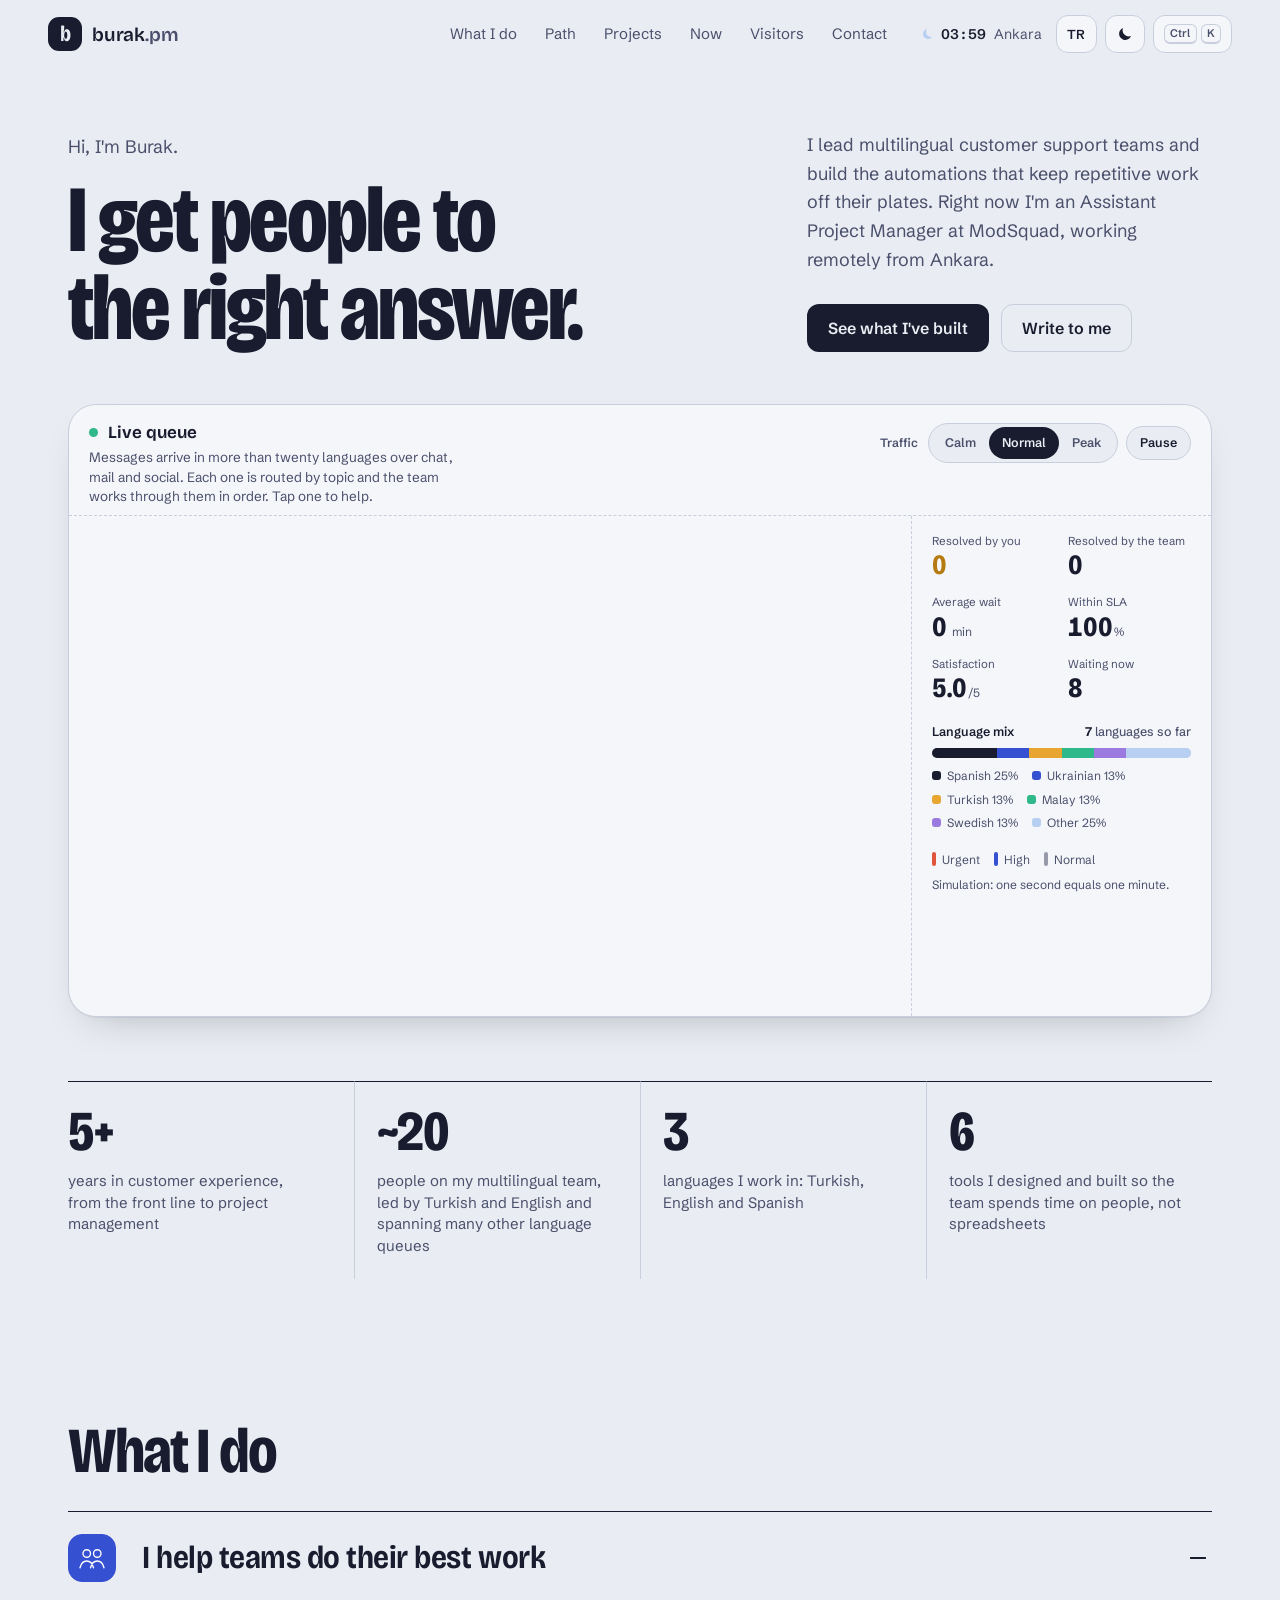
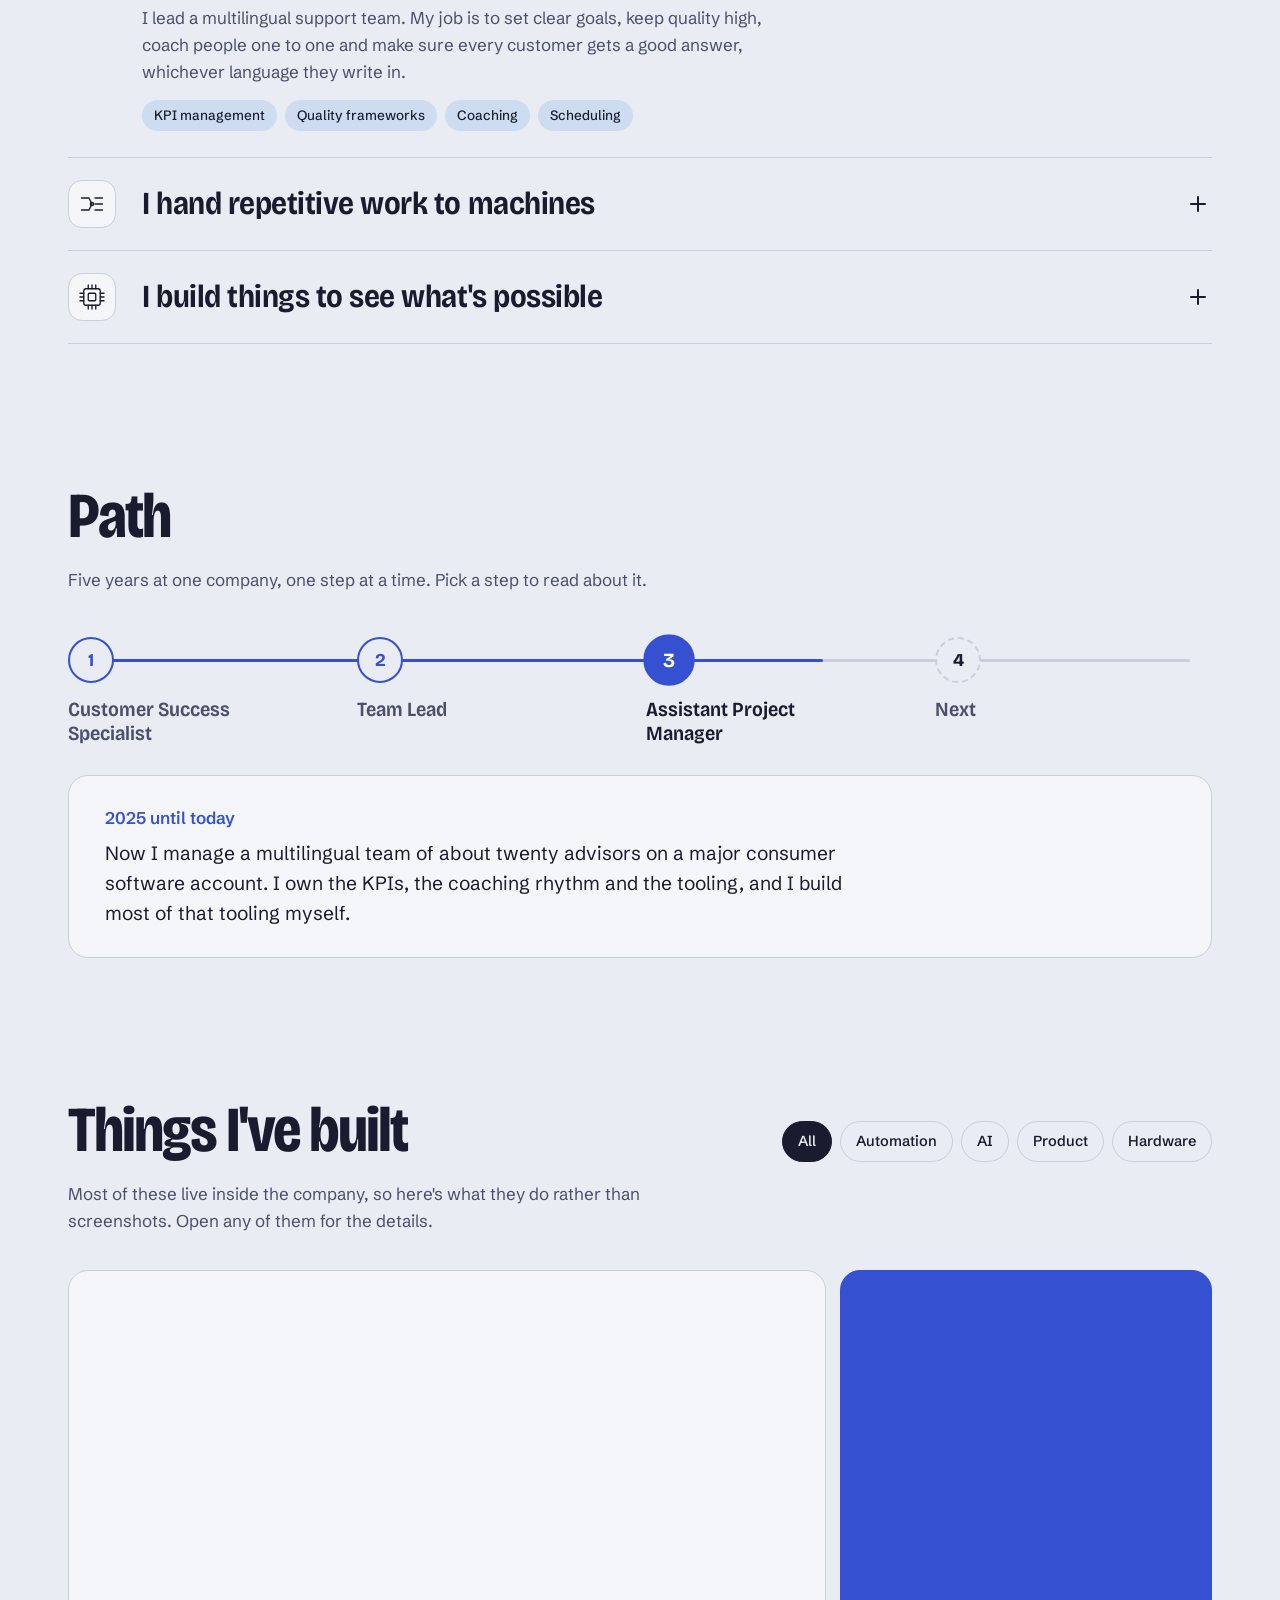
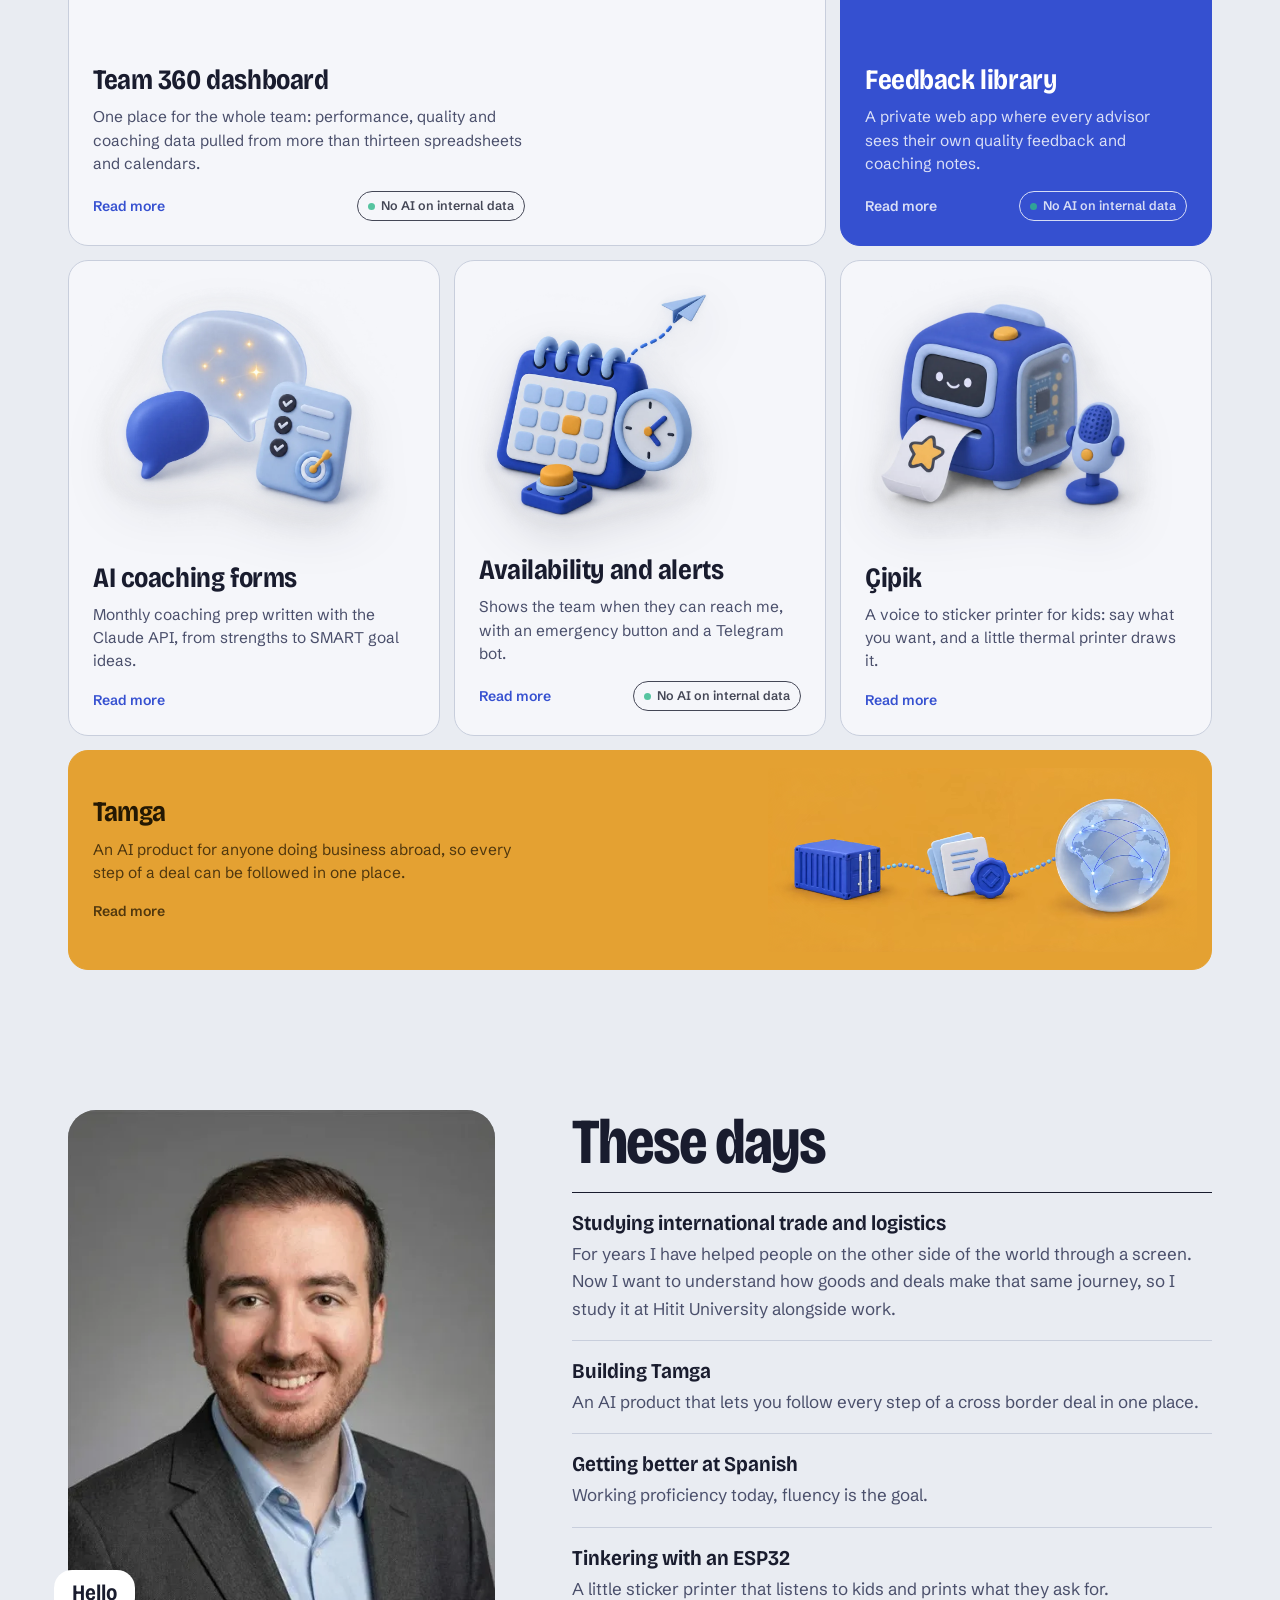
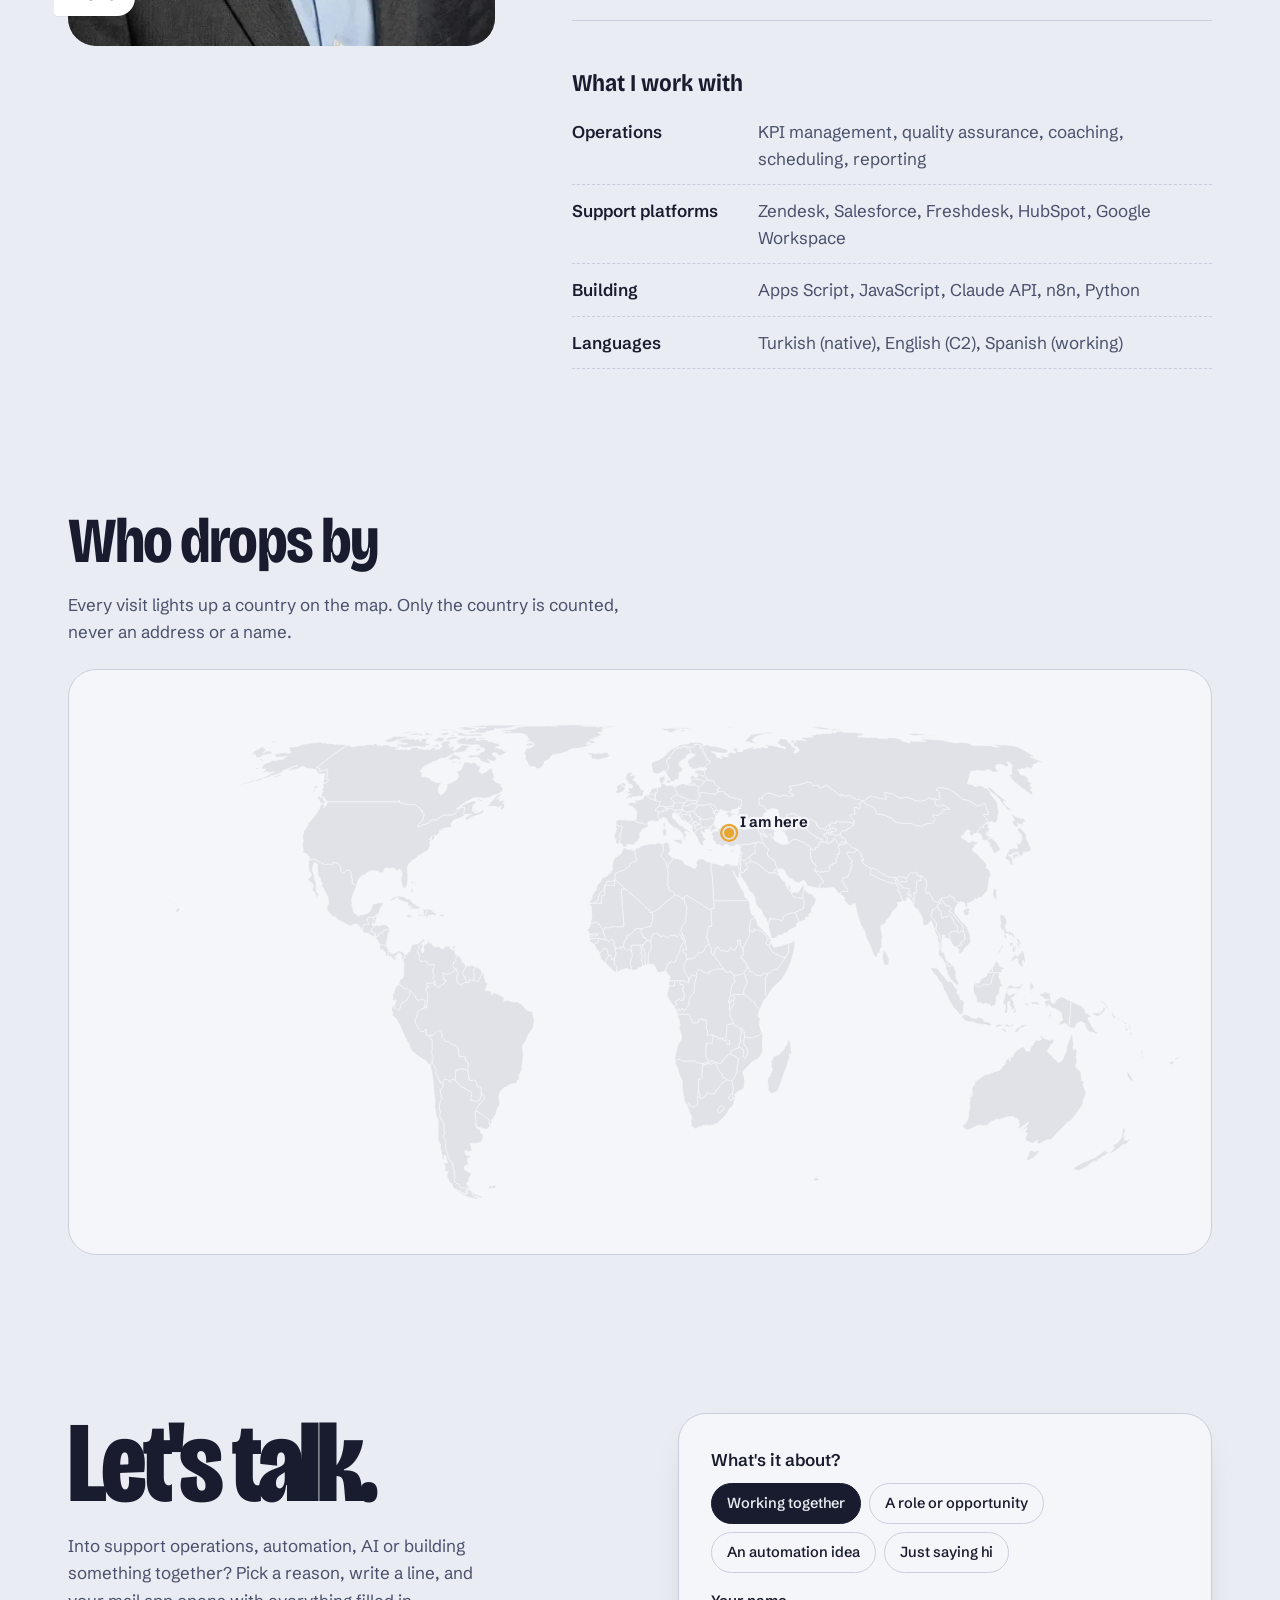
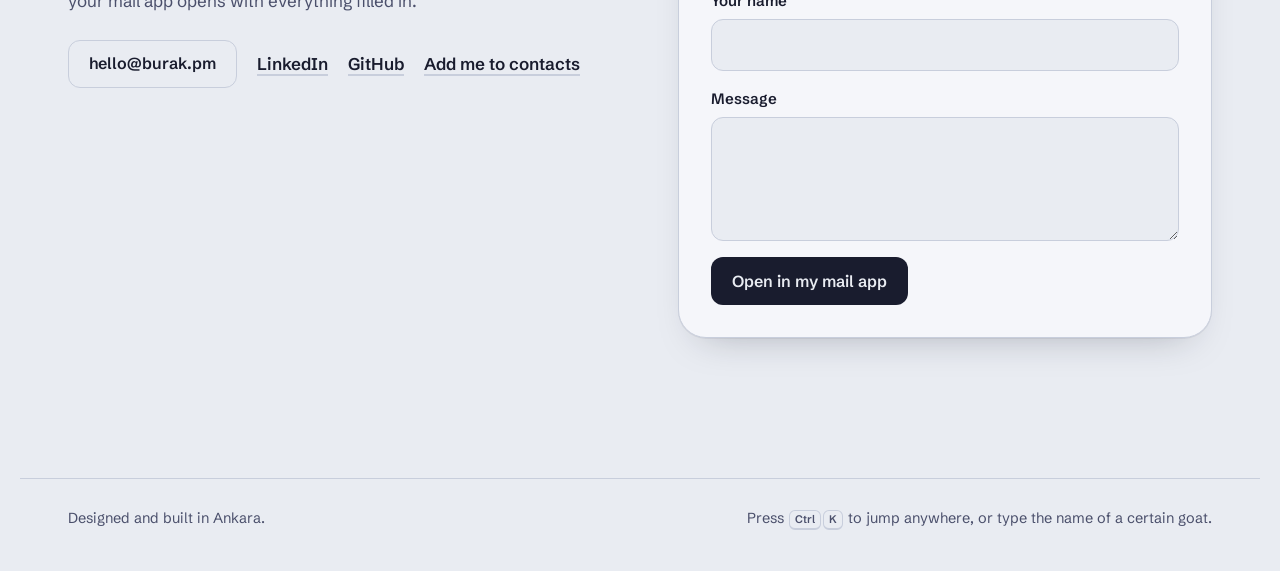
==== index.html @ 1468dd5b "Booking calendar follows site language Co-Authored-By: Claude Opus 5.5 <noreply@anthropic.com> Claud" ====
<!doctype html>
<html lang="en" data-theme="light">
<head>
<meta charset="utf-8">
<meta name="viewport" content="width=device-width, initial-scale=1, viewport-fit=cover">
<title>Burak Cevik | Customer experience operations and automation</title>
<meta name="description" content="Burak Cevik leads multilingual customer support teams and builds automations that take repetitive work off people's plates. Based in Ankara, working remotely.">
<meta name="author" content="Burak Cevik">
<link rel="canonical" href="https://burak.pm/">
<link rel="alternate" hreflang="en" href="https://burak.pm/">
<link rel="alternate" hreflang="tr" href="https://burak.pm/?lang=tr">
<meta name="theme-color" content="#E9ECF2" media="(prefers-color-scheme: light)">
<meta name="theme-color" content="#10131F" media="(prefers-color-scheme: dark)">
<meta property="og:type" content="website">
<meta property="og:url" content="https://burak.pm/">
<meta property="og:title" content="Burak Cevik">
<meta property="og:description" content="I get people to the right answer. Multilingual support operations, team leadership and automation.">
<meta property="og:image" content="https://burak.pm/assets/og.png">
<meta property="og:image:width" content="1200">
<meta property="og:image:height" content="630">
<meta name="twitter:card" content="summary_large_image">
<link rel="icon" href="/assets/favicon.svg" type="image/svg+xml">
<link rel="apple-touch-icon" href="/assets/apple-touch-icon.png">
<link rel="manifest" href="/site.webmanifest">
<link rel="preload" href="/assets/fonts/bricolage-grotesque-latin-standard-normal.woff2" as="font" type="font/woff2" crossorigin>
<link rel="preload" href="/assets/fonts/schibsted-grotesk-latin-wght-normal.woff2" as="font" type="font/woff2" crossorigin>
<link rel="stylesheet" href="/styles.css?v=20261008f">
<script src="/boot.js?v=20261008f"></script>
<script type="application/ld+json">
{"@context":"https://schema.org","@type":"Person","name":"Burak Cevik","url":"https://burak.pm","email":"mailto:hello@burak.pm","image":"https://burak.pm/assets/burak.jpg","jobTitle":"Assistant Project Manager","worksFor":{"@type":"Organization","name":"ModSquad","url":"https://modsquad.com"},"address":{"@type":"PostalAddress","addressLocality":"Ankara","addressCountry":"TR"},"knowsLanguage":["tr","en","es"],"sameAs":["https://linkedin.com/in/bcvk","https://github.com/bcvk"]}
</script>
</head>
<body>
<a class="skip" href="#main" data-i18n="skip">Skip to content</a>
<div class="progress" aria-hidden="true"><span></span></div>

<header class="topbar">
  <a class="brand" href="#top" aria-label="burak.pm home">
    <span class="brand__mark" aria-hidden="true">b</span><span class="brand__name">burak<b>.pm</b></span>
  </a>
  <nav class="nav" aria-label="Sections">
    <a href="#work" data-i18n="nav.work">What I do</a>
    <a href="#path" data-i18n="nav.path">Path</a>
    <a href="#projects" data-i18n="nav.projects">Projects</a>
    <a href="#now" data-i18n="nav.now">Now</a>
    <a href="#visits" data-i18n="nav.visits">Visitors</a>
    <a href="#contact" data-i18n="nav.contact">Contact</a>
  </nav>
  <div class="tools">
    <span class="clock" title="Ankara"><span class="clock__icon" aria-hidden="true"></span><span class="clock__time" data-clock>--:--</span><span class="clock__city">Ankara</span></span>
    <span class="wx" data-wx hidden><span class="wx__icon" data-wx-icon aria-hidden="true"></span><span data-wx-temp></span></span>
    <button class="tool" type="button" data-action="lang" aria-label="Switch language"><span data-lang-label>TR</span></button>
    <button class="tool" type="button" data-action="theme" aria-label="Switch theme">
      <svg class="i-sun" viewBox="0 0 24 24" aria-hidden="true"><circle cx="12" cy="12" r="4.2"/><path d="M12 2.5v2.4M12 19.1v2.4M2.5 12h2.4M19.1 12h2.4M5.3 5.3l1.7 1.7M17 17l1.7 1.7M5.3 18.7 7 17M17 7l1.7-1.7"/></svg>
      <svg class="i-moon" viewBox="0 0 24 24" aria-hidden="true"><path d="M20 14.6A8.2 8.2 0 0 1 9.4 4a8.2 8.2 0 1 0 10.6 10.6Z"/></svg>
    </button>
    <button class="tool tool--k" type="button" data-action="palette" aria-label="Open menu"><kbd data-modkey>Ctrl</kbd><kbd>K</kbd><svg class="i-menu" viewBox="0 0 24 24" aria-hidden="true"><path d="M4 7h16M4 12h16M4 17h10"/></svg></button>
  </div>
</header>

<main id="main">
  <section class="hero" id="top">
    <div class="hero__text">
      <div class="hero__head">
      <p class="hero__hello" data-i18n="hero.hello">Hi, I'm Burak.</p>
      <h1 class="hero__title" data-i18n="hero.title" data-split>I get people to the right answer.</h1>
      </div>
      <div class="hero__side">
      <p class="hero__lede" data-i18n="hero.lede">I lead multilingual customer support teams and build the automations that keep repetitive work off their plates. Right now I'm an Assistant Project Manager at ModSquad, working remotely from Ankara.</p>
      <div class="hero__actions">
        <a class="btn btn--solid" href="#projects" data-i18n="hero.cta1">See what I've built</a>
        <a class="btn btn--ghost" href="#contact" data-i18n="hero.cta2">Write to me</a>
      </div>
      </div>
    </div>

    <figure class="board" aria-labelledby="board-title">
      <div class="board__head">
        <div class="board__intro">
          <p class="board__title" id="board-title"><span class="live" aria-hidden="true"></span><span data-i18n="board.title">Live queue</span></p>
          <p class="board__hint" data-i18n="board.hint">Messages arrive in more than twenty languages over chat, mail and social. Each one is routed by topic and the team works through them in order. Tap one to help.</p>
        </div>
        <div class="board__controls">
          <span class="seg__label" data-i18n="traffic.label">Traffic</span>
          <div class="seg" role="group" aria-label="Traffic">
            <button type="button" data-traffic="calm" aria-pressed="false" data-i18n="traffic.calm">Calm</button>
            <button type="button" data-traffic="normal" aria-pressed="true" data-i18n="traffic.normal">Normal</button>
            <button type="button" data-traffic="busy" aria-pressed="false" data-i18n="traffic.busy">Peak</button>
          </div>
          <button class="board__pause" type="button" data-action="queue-pause" aria-pressed="false"><span data-i18n="board.pause">Pause</span></button>
        </div>
      </div>
      <div class="board__main">
      <div class="board__stage">
        <canvas class="board__canvas" aria-hidden="true"></canvas>
        <div class="tip" data-tip hidden></div>
      </div>
      <div class="board__side">
        <dl class="kpis">
          <div><dt data-i18n="kpi.you">Resolved by you</dt><dd><b data-stat="you" class="kpi--you">0</b></dd></div>
          <div><dt data-i18n="kpi.team">Resolved by the team</dt><dd><b data-stat="team">0</b></dd></div>
          <div><dt data-i18n="kpi.frt">Average wait</dt><dd><b data-stat="frt">0</b> <small data-i18n="unit.min">min</small></dd></div>
          <div><dt data-i18n="kpi.sla">Within SLA</dt><dd><b data-stat="sla">100</b><small>%</small></dd></div>
          <div><dt data-i18n="kpi.csat">Satisfaction</dt><dd><b data-stat="csat">5.0</b><small>/5</small></dd></div>
          <div><dt data-i18n="kpi.waiting">Waiting now</dt><dd><b data-stat="waiting">0</b></dd></div>
        </dl>
        <div class="mix">
          <p class="mix__label"><span data-i18n="mix.title">Language mix</span> <span class="mix__count"><b data-stat="langs">0</b> <span data-i18n="mix.langs">languages so far</span></span></p>
          <div class="mix__bar" data-mix aria-hidden="true"></div>
          <ul class="mix__legend" data-mix-legend></ul>
        </div>
        <p class="board__note"><span class="legend"><i class="pr pr--1"></i><span data-i18n="legend.p1">Urgent</span></span><span class="legend"><i class="pr pr--2"></i><span data-i18n="legend.p2">High</span></span><span class="legend"><i class="pr pr--3"></i><span data-i18n="legend.p3">Normal</span></span><span class="board__scale" data-i18n="board.scale">Simulation: one second equals one minute.</span></p>
      </div>
      </div>
    </figure>
  </section>

  <section class="facts" aria-label="At a glance">
    <div class="fact"><b data-count="5" data-suffix="+">0</b><span data-i18n="fact.years">years in customer experience, from the front line to project management</span></div>
    <div class="fact"><b data-count="20" data-prefix="~">0</b><span data-i18n="fact.team">people on my multilingual team, led by Turkish and English and spanning many other language queues</span></div>
    <div class="fact"><b data-count="3">0</b><span data-i18n="fact.langs">languages I work in: Turkish, English and Spanish</span></div>
    <div class="fact"><b data-count="6">0</b><span data-i18n="fact.tools">tools I designed and built so the team spends time on people, not spreadsheets</span></div>
  </section>

  <section class="section work" id="work" aria-labelledby="work-title">
    <h2 class="section__title" id="work-title" data-i18n="work.title">What I do</h2>
    <div class="work__list" role="list">
      <article class="lane" role="listitem">
        <button class="lane__head" type="button" aria-expanded="true">
          <span class="lane__glyph" aria-hidden="true"><svg viewBox="0 0 40 40"><circle cx="13" cy="14" r="5"/><circle cx="27" cy="14" r="5"/><path d="M4 33c1.5-6 5-9 9-9s7.5 3 9 9M18 33c1.5-6 5-9 9-9s7.5 3 9 9"/></svg></span>
          <span class="lane__title" data-i18n="work.a.title">I help teams do their best work</span>
          <span class="lane__toggle" aria-hidden="true"></span>
        </button>
        <div class="lane__body"><div class="lane__inner">
          <p data-i18n="work.a.body">I lead a multilingual support team. My job is to set clear goals, keep quality high, coach people one to one and make sure every customer gets a good answer, whichever language they write in.</p>
          <ul class="tags"><li data-i18n="tag.kpi">KPI management</li><li data-i18n="tag.qa">Quality frameworks</li><li data-i18n="tag.coaching">Coaching</li><li data-i18n="tag.wfm">Scheduling</li></ul>
        </div></div>
      </article>
      <article class="lane" role="listitem">
        <button class="lane__head" type="button" aria-expanded="false">
          <span class="lane__glyph" aria-hidden="true"><svg viewBox="0 0 40 40"><path d="M6 12h10l4 8-4 8H6M24 12h10M24 20h10M24 28h10"/><circle cx="20" cy="20" r="2.2"/></svg></span>
          <span class="lane__title" data-i18n="work.b.title">I hand repetitive work to machines</span>
          <span class="lane__toggle" aria-hidden="true"></span>
        </button>
        <div class="lane__body"><div class="lane__inner">
          <p data-i18n="work.b.body">If a task repeats every week, I try to automate it. I build dashboards, feedback platforms and AI assisted coaching flows with Google Apps Script and the Claude API, so the team gets answers faster and I get time back for people. One rule I never bend: internal and customer data stays out of AI tools. The systems that touch it run on plain logic inside the company workspace.</p>
          <ul class="tags"><li>Apps Script</li><li>Claude API</li><li>Google Workspace</li><li>n8n</li></ul>
        </div></div>
      </article>
      <article class="lane" role="listitem">
        <button class="lane__head" type="button" aria-expanded="false">
          <span class="lane__glyph" aria-hidden="true"><svg viewBox="0 0 40 40"><rect x="9" y="9" width="22" height="22" rx="3"/><path d="M15 9V4M20 9V4M25 9V4M15 36v-5M20 36v-5M25 36v-5M9 15H4M9 20H4M9 25H4M36 15h-5M36 20h-5M36 25h-5"/><rect x="15" y="15" width="10" height="10" rx="1.5"/></svg></span>
          <span class="lane__title" data-i18n="work.c.title">I build things to see what's possible</span>
          <span class="lane__toggle" aria-hidden="true"></span>
        </button>
        <div class="lane__body"><div class="lane__inner">
          <p data-i18n="work.c.body">Outside work I prototype hardware with ESP32 boards and I'm building Tamga, an AI product for people who do business across borders.</p>
          <ul class="tags"><li data-i18n="tag.hw">Hardware</li><li data-i18n="tag.product">Product</li><li data-i18n="tag.trade">Trade and logistics</li></ul>
        </div></div>
      </article>
    </div>
  </section>

  <section class="section path" id="path" aria-labelledby="path-title">
    <h2 class="section__title" id="path-title" data-i18n="path.title">Path</h2>
    <p class="section__lede" data-i18n="path.lede">Five years at one company, one step at a time. Pick a step to read about it.</p>
    <div class="path__track" role="tablist" aria-label="Career steps">
      <button class="step" role="tab" type="button" aria-selected="false" data-step="0"><span class="step__n">1</span><span class="step__role" data-i18n="path.s1.role">Customer Success Specialist</span></button>
      <button class="step" role="tab" type="button" aria-selected="false" data-step="1"><span class="step__n">2</span><span class="step__role" data-i18n="path.s2.role">Team Lead</span></button>
      <button class="step" role="tab" type="button" aria-selected="true" data-step="2"><span class="step__n">3</span><span class="step__role" data-i18n="path.s3.role">Assistant Project Manager</span></button>
      <button class="step step--next" role="tab" type="button" aria-selected="false" data-step="3"><span class="step__n">4</span><span class="step__role" data-i18n="path.s4.role">Next</span></button>
      <span class="path__rail" aria-hidden="true"><span></span></span>
    </div>
    <div class="path__panel" role="tabpanel" aria-live="polite">
      <p class="path__when" data-path-when></p>
      <p class="path__text" data-path-text></p>
    </div>
  </section>

  <section class="section projects" id="projects" aria-labelledby="projects-title">
    <div class="projects__head">
      <h2 class="section__title" id="projects-title" data-i18n="projects.title">Things I've built</h2>
      <div class="filters" role="group" aria-label="Filter projects">
        <button type="button" class="chip" aria-pressed="true" data-filter="all" data-i18n="filter.all">All</button>
        <button type="button" class="chip" aria-pressed="false" data-filter="auto" data-i18n="filter.auto">Automation</button>
        <button type="button" class="chip" aria-pressed="false" data-filter="ai" data-i18n="filter.ai">AI</button>
        <button type="button" class="chip" aria-pressed="false" data-filter="product" data-i18n="filter.product">Product</button>
        <button type="button" class="chip" aria-pressed="false" data-filter="hw" data-i18n="filter.hw">Hardware</button>
      </div>
    </div>
    <p class="section__lede" data-i18n="projects.lede">Most of these live inside the company, so here's what they do rather than screenshots. Open any of them for the details.</p>
    <div class="bento" data-projects></div>
  </section>

  <section class="section now" id="now" aria-labelledby="now-title">
    <div class="now__portrait">
      <div class="now__photo">
      <picture>
        <source srcset="/assets/burak.webp" type="image/webp">
        <img src="/assets/burak.jpg" width="491" height="617" alt="Portrait of Burak Cevik" loading="lazy" decoding="async">
      </picture>
      <p class="hola" aria-live="off"><span data-greet>Merhaba</span></p>
      </div>
      <a class="np" data-np href="https://open.spotify.com/" target="_blank" rel="noopener" hidden>
        <span class="np__art"><img data-np-art alt="" width="64" height="64" decoding="async"></span>
        <span class="np__body">
          <span class="np__status"><span class="eq" aria-hidden="true"><i></i><i></i><i></i><i></i></span><span data-np-status></span></span>
          <span class="np__title" data-np-title></span>
          <span class="np__artist" data-np-artist></span>
          <span class="np__progress"><span class="np__bar"><i data-np-bar></i></span><span class="np__time" data-np-time></span></span>
        </span>
      </a>
    </div>
    <div class="now__text">
      <h2 class="section__title" id="now-title" data-i18n="now.title">These days</h2>
      <ul class="now__list">
        <li><b data-i18n="now.1.t">Studying international trade and logistics</b><span data-i18n="now.1.d">For years I have helped people on the other side of the world through a screen. Now I want to understand how goods and deals make that same journey, so I study it at Hitit University alongside work.</span></li>
        <li><b data-i18n="now.2.t">Building Tamga</b><span data-i18n="now.2.d">An AI product that lets you follow every step of a cross border deal in one place.</span></li>
        <li><b data-i18n="now.3.t">Getting better at Spanish</b><span data-i18n="now.3.d">Working proficiency today, fluency is the goal.</span></li>
        <li><b data-i18n="now.4.t">Tinkering with an ESP32</b><span data-i18n="now.4.d">A little sticker printer that listens to kids and prints what they ask for.</span></li>
      </ul>
      <div class="toolbox">
        <h3 data-i18n="tools.title">What I work with</h3>
        <dl>
          <div><dt data-i18n="tools.ops">Operations</dt><dd data-i18n="tools.ops.d">KPI management, quality assurance, coaching, scheduling, reporting</dd></div>
          <div><dt data-i18n="tools.cx">Support platforms</dt><dd>Zendesk, Salesforce, Freshdesk, HubSpot, Google Workspace</dd></div>
          <div><dt data-i18n="tools.build">Building</dt><dd>Apps Script, JavaScript, Claude API, n8n, Python</dd></div>
          <div><dt data-i18n="tools.lang">Languages</dt><dd data-i18n="tools.lang.d">Turkish (native), English (C2), Spanish (working)</dd></div>
        </dl>
      </div>
    </div>
  </section>

  <section class="section visits" id="visits" aria-labelledby="visits-title">
    <div class="visits__head">
      <div>
        <h2 class="section__title" id="visits-title" data-i18n="visits.title">Who drops by</h2>
        <p class="section__lede" data-i18n="visits.lede">Every visit lights up a country on the map. Only the country is counted, never an address or a name.</p>
      </div>
      <div class="visits__stats" data-visit-stats hidden>
        <p class="visits__total"><b data-visit-total>0</b> <span data-i18n="visits.total">visits from</span> <b data-visit-countries>0</b> <span data-i18n="visits.countries">countries</span></p>
        <p class="visits__you" data-visit-you hidden></p>
      </div>
    </div>
    <div class="map">
      <div class="map__svg" data-map aria-hidden="true"></div>
      <div class="map__tip" data-map-tip hidden></div>
      <div class="map__scale" data-visit-scale hidden><span data-i18n="visits.fewer">fewer</span><i></i><span data-i18n="visits.more">more</span></div>
    </div>
    <ol class="visits__top" data-visit-top></ol>
  </section>

  <section class="section contact" id="contact" aria-labelledby="contact-title">
    <div class="contact__intro">
      <h2 class="contact__title" id="contact-title" data-i18n="contact.title">Let's talk.</h2>
      <p data-i18n="contact.lede">Into support operations, automation, AI or building something together? Pick a reason, write a line, and your mail app opens with everything filled in.</p>
      <div class="contact__direct">
        <a class="btn btn--solid" data-booking href="#" target="_blank" rel="noopener" hidden><svg class="ico" viewBox="0 0 24 24" aria-hidden="true"><rect x="3.5" y="5" width="17" height="15" rx="3"/><path d="M3.5 10h17M8 3v4M16 3v4"/></svg><span data-i18n="contact.book">Book a call</span></a>
        <button class="btn btn--ghost" type="button" data-action="copy-email"><span>hello@burak.pm</span><span class="sr" data-i18n="contact.copy">Copy address</span></button>
        <a class="link" href="https://linkedin.com/in/bcvk" rel="me noopener" target="_blank">LinkedIn</a>
        <a class="link" href="https://github.com/bcvk" rel="me noopener" target="_blank">GitHub</a>
        <button class="link" type="button" data-action="vcard" data-i18n="contact.vcard">Add me to contacts</button>
      </div>
    </div>
    <form class="composer" data-composer novalidate>
      <fieldset class="composer__reasons">
        <legend data-i18n="contact.reason">What's it about?</legend>
        <label class="chip"><input type="radio" name="reason" value="collab" checked><span data-i18n="reason.collab">Working together</span></label>
        <label class="chip"><input type="radio" name="reason" value="role"><span data-i18n="reason.role">A role or opportunity</span></label>
        <label class="chip"><input type="radio" name="reason" value="automation"><span data-i18n="reason.automation">An automation idea</span></label>
        <label class="chip"><input type="radio" name="reason" value="hello"><span data-i18n="reason.hello">Just saying hi</span></label>
      </fieldset>
      <div class="composer__row">
        <label class="field"><span data-i18n="contact.name">Your name</span><input name="name" autocomplete="name" maxlength="120" required></label>
        <label class="field" data-api-only hidden><span data-i18n="contact.email">Your email</span><input name="email" type="email" autocomplete="email" maxlength="254" inputmode="email"></label>
      </div>
      <label class="field"><span data-i18n="contact.msg">Message</span><textarea name="msg" rows="4" maxlength="4000" required></textarea></label>
      <label class="hp" aria-hidden="true">Website<input name="website" tabindex="-1" autocomplete="off"></label>
      <div class="composer__captcha" data-turnstile hidden></div>
      <p class="composer__error" data-composer-error hidden></p>
      <button class="btn btn--solid" type="submit" data-composer-send><span data-i18n="contact.send">Open in my mail app</span></button>
    </form>
    <div class="composer composer--done" data-composer-done hidden tabindex="-1">
      <p class="composer__done-mark" aria-hidden="true"><svg viewBox="0 0 24 24"><path d="M5 12.5l4.5 4.5L19 7.5"/></svg></p>
      <h3 data-i18n="contact.done">Message received.</h3>
      <p data-i18n="contact.doneText">It landed straight in my queue. I usually reply within a day or two.</p>
      <button class="btn btn--ghost" type="button" data-composer-again data-i18n="contact.again">Write another</button>
    </div>
  </section>
</main>

<footer class="footer">
  <p data-i18n="footer.made">Designed and built in Ankara.</p>
  <p class="footer__keys"><span data-i18n="footer.keys">Press</span> <kbd data-modkey>Ctrl</kbd><kbd>K</kbd> <span data-i18n="footer.keys2">to jump anywhere, or type the name of a certain goat.</span></p>
</footer>

<dialog class="sheet book" data-book aria-labelledby="book-title">
  <div class="book__head">
    <div>
      <h3 id="book-title" data-i18n="book.title">Book a call</h3>
      <p class="sheet__lede" data-i18n="book.lede">A 30 minute intro call over Google Meet. Pick a time that suits you.</p>
    </div>
    <a class="link book__out" data-book-out href="#" target="_blank" rel="noopener" data-i18n="book.out">Open in a new tab</a>
    <button class="sheet__close" type="button" data-close aria-label="Close"><svg viewBox="0 0 24 24" aria-hidden="true"><path d="M6 6l12 12M18 6 6 18"/></svg></button>
  </div>
  <div class="book__frame"><span class="book__spin" aria-hidden="true"></span><iframe data-book-frame title="Booking calendar" loading="lazy"></iframe></div>
</dialog>

<dialog class="sheet" data-project-sheet aria-labelledby="sheet-title">
  <div class="sheet__inner">
    <button class="sheet__close" type="button" data-close aria-label="Close"><svg viewBox="0 0 24 24" aria-hidden="true"><path d="M6 6l12 12M18 6 6 18"/></svg></button>
    <div class="sheet__glyph" data-sheet-glyph aria-hidden="true"></div>
    <h3 id="sheet-title" data-sheet-title></h3>
    <p class="sheet__lede" data-sheet-lede></p>
    <ul class="sheet__points" data-sheet-points></ul>
    <ul class="tags" data-sheet-tags></ul>
    <a class="btn btn--solid" data-sheet-link hidden target="_blank" rel="noopener"></a>
  </div>
</dialog>

<dialog class="palette" data-palette aria-label="Command menu">
  <div class="palette__inner">
    <input class="palette__input" type="text" data-palette-input autocomplete="off" spellcheck="false" aria-label="Search commands">
    <ul class="palette__list" role="listbox" data-palette-list></ul>
    <p class="palette__foot"><kbd>↑</kbd><kbd>↓</kbd> <span data-i18n="palette.move">to move</span> <kbd>Enter</kbd> <span data-i18n="palette.pick">to choose</span> <kbd>Esc</kbd> <span data-i18n="palette.close">to close</span></p>
  </div>
</dialog>

<div class="toast" role="status" aria-live="polite" data-toast></div>
<div class="biko" data-biko aria-hidden="true"><img src="/assets/biko.svg" alt="" width="72" height="72"><span class="biko__say" data-biko-say></span></div>

<script src="/app.js?v=20261008f" defer></script>
</body>
</html>
---- styles.css ----
/* burak.pm
   Palette taken from the portrait: slate studio backdrop, shirt blue, charcoal suit,
   plus one warm saffron that only ever means "resolved" or "done". */

@font-face {
  font-family: "Bricolage";
  font-style: normal; font-display: swap;
  font-weight: 200 800; font-stretch: 75% 100%;
  src: url(/assets/fonts/bricolage-grotesque-latin-standard-normal.woff2) format("woff2-variations");
  unicode-range: U+0000-00FF,U+0131,U+0152-0153,U+02BB-02BC,U+02C6,U+02DA,U+02DC,U+0304,U+0308,U+0329,U+2000-206F,U+20AC,U+2122,U+2191,U+2193,U+2212,U+2215,U+FEFF,U+FFFD;
}
@font-face {
  font-family: "Bricolage";
  font-style: normal; font-display: swap;
  font-weight: 200 800; font-stretch: 75% 100%;
  src: url(/assets/fonts/bricolage-grotesque-latin-ext-standard-normal.woff2) format("woff2-variations");
  unicode-range: U+0100-02BA,U+02BD-02C5,U+02C7-02CC,U+02CE-02D7,U+02DD-02FF,U+0304,U+0308,U+0329,U+1D00-1DBF,U+1E00-1E9F,U+1EF2-1EFF,U+2020,U+20A0-20AB,U+20AD-20C0,U+2113,U+2C60-2C7F,U+A720-A7FF;
}
@font-face {
  font-family: "Schibsted";
  font-style: normal; font-display: swap; font-weight: 400 900;
  src: url(/assets/fonts/schibsted-grotesk-latin-wght-normal.woff2) format("woff2-variations");
  unicode-range: U+0000-00FF,U+0131,U+0152-0153,U+02BB-02BC,U+02C6,U+02DA,U+02DC,U+0304,U+0308,U+0329,U+2000-206F,U+20AC,U+2122,U+2191,U+2193,U+2212,U+2215,U+FEFF,U+FFFD;
}
@font-face {
  font-family: "Schibsted";
  font-style: normal; font-display: swap; font-weight: 400 900;
  src: url(/assets/fonts/schibsted-grotesk-latin-ext-wght-normal.woff2) format("woff2-variations");
  unicode-range: U+0100-02BA,U+02BD-02C5,U+02C7-02CC,U+02CE-02D7,U+02DD-02FF,U+0304,U+0308,U+0329,U+1D00-1DBF,U+1E00-1E9F,U+1EF2-1EFF,U+2020,U+20A0-20AB,U+20AD-20C0,U+2113,U+2C60-2C7F,U+A720-A7FF;
}

:root {
  --paper: #E9ECF2;
  --paper-2: #F5F6FA;
  --ink: #191C2E;
  --ink-2: #4A4F6B;
  --line: #C8CEDC;
  --blue: #3550D0;
  --blue-ink: #FFFFFF;
  --sky: #B7CFF0;
  --saffron: #E8A631;
  --saffron-ink: #2A1D05;
  --bubble: #FFFFFF;
  --shadow: 0 1px 0 rgba(25, 28, 46, .06), 0 18px 40px -24px rgba(25, 28, 46, .35);

  --display: "Bricolage", "Arial Narrow", system-ui, sans-serif;
  --text: "Schibsted", system-ui, -apple-system, "Segoe UI", sans-serif;

  --r-board: 28px;
  --r-card: 20px;
  --r-btn: 12px;

  --gutter: clamp(16px, 4vw, 48px);
  --max: 1240px;
  --ease: cubic-bezier(.2, .8, .2, 1);
  color-scheme: light;
}
:root[data-theme="dark"] {
  --paper: #10131F;
  --paper-2: #181C2D;
  --ink: #E8EBF4;
  --ink-2: #A3A9C4;
  --line: #2C3249;
  --blue: #8EA2FF;
  --blue-ink: #10131F;
  --sky: #2B3B66;
  --saffron: #F2BC55;
  --saffron-ink: #241803;
  --bubble: #20253A;
  --shadow: 0 1px 0 rgba(0, 0, 0, .3), 0 24px 48px -28px rgba(0, 0, 0, .8);
  color-scheme: dark;
}

*, *::before, *::after { box-sizing: border-box; }
html { scroll-behavior: smooth; scroll-padding-top: 88px; -webkit-text-size-adjust: 100%; }
body {
  margin: 0;
  background: var(--paper);
  color: var(--ink);
  font: 400 1.0625rem/1.6 var(--text);
  font-feature-settings: "ss01";
  -webkit-font-smoothing: antialiased;
  overflow-x: hidden;
  transition: background-color .4s var(--ease), color .4s var(--ease);
}
img { display: block; max-width: 100%; height: auto; }
button { font: inherit; color: inherit; cursor: pointer; }
a { color: inherit; }
:focus-visible { outline: 3px solid var(--blue); outline-offset: 3px; border-radius: 6px; }
::selection { background: var(--saffron); color: var(--saffron-ink); }
[hidden] { display: none !important; }
.sr { position: absolute; width: 1px; height: 1px; overflow: hidden; clip: rect(0 0 0 0); white-space: nowrap; }

.skip {
  position: fixed; left: 16px; top: -60px; z-index: 100;
  background: var(--ink); color: var(--paper); padding: 10px 14px; border-radius: 10px; text-decoration: none;
}
.skip:focus { top: 12px; }

.progress { position: fixed; inset: 0 0 auto 0; height: 3px; z-index: 60; pointer-events: none; }
.progress span { display: block; height: 100%; background: var(--blue); transform-origin: 0 50%; transform: scaleX(0); }

/* ---------- top bar ---------- */
.topbar {
  position: sticky; top: 0; z-index: 50;
  display: flex; align-items: center; gap: 24px;
  padding: 14px var(--gutter);
  transition: background-color .3s, box-shadow .3s;
}
.topbar.is-stuck {
  background: color-mix(in srgb, var(--paper) 82%, transparent);
  backdrop-filter: saturate(1.4) blur(14px);
  -webkit-backdrop-filter: saturate(1.4) blur(14px);
  box-shadow: 0 1px 0 var(--line);
}
.brand { display: inline-flex; align-items: center; gap: 10px; text-decoration: none; }
.brand__mark {
  display: grid; place-items: center; width: 34px; height: 34px; border-radius: 11px;
  background: var(--ink); color: var(--paper);
  font: 700 22px/1 var(--display); font-stretch: 80%;
  transition: transform .5s var(--ease), background-color .3s;
}
.brand:hover .brand__mark { transform: rotate(-12deg) scale(1.06); background: var(--blue); color: var(--blue-ink); }
.brand__name { font: 600 19px/1 var(--display); letter-spacing: -.01em; }
.brand__name b { font-weight: 600; color: var(--ink-2); }

.nav { display: flex; gap: 4px; margin-left: auto; }
.nav a {
  position: relative; padding: 8px 12px; border-radius: 10px;
  text-decoration: none; font-size: 15px; color: var(--ink-2);
  transition: color .2s, background-color .2s;
}
.nav a:hover { color: var(--ink); background: color-mix(in srgb, var(--ink) 6%, transparent); }
.nav a.is-active { color: var(--ink); }
.nav a.is-active::after {
  content: ""; position: absolute; left: 12px; right: 12px; bottom: 3px; height: 2px; border-radius: 2px; background: var(--blue);
}

.tools { display: flex; align-items: center; gap: 8px; }
.clock {
  display: inline-flex; align-items: center; gap: 8px; margin-right: 6px;
  font-size: 14px; color: var(--ink-2); font-variant-numeric: tabular-nums;
}
.clock__time { color: var(--ink); font-weight: 600; }
.clock__icon { width: 10px; height: 10px; border-radius: 50%; background: var(--saffron); box-shadow: 0 0 0 4px color-mix(in srgb, var(--saffron) 25%, transparent); }
.clock.is-night .clock__icon { background: transparent; box-shadow: inset 3px -2px 0 0 var(--sky); }
.tool {
  display: inline-grid; place-items: center; gap: 4px; grid-auto-flow: column;
  height: 38px; min-width: 38px; padding: 0 10px;
  border: 1px solid var(--line); border-radius: var(--r-btn); background: var(--paper-2);
  font-size: 13px; font-weight: 600; letter-spacing: .02em;
  transition: border-color .2s, transform .2s var(--ease);
}
.tool:hover { border-color: var(--ink-2); }
.tool:active { transform: scale(.95); }
.tool svg { width: 18px; height: 18px; fill: none; stroke: currentColor; stroke-width: 1.8; stroke-linecap: round; }
.i-moon { fill: currentColor !important; stroke: none !important; }
[data-theme="light"] .i-sun, [data-theme="dark"] .i-moon { display: none; }
kbd {
  display: inline-grid; place-items: center; min-width: 20px; height: 20px; padding: 0 5px;
  border: 1px solid var(--line); border-bottom-width: 2px; border-radius: 6px;
  font: 600 11px/1 var(--text); color: var(--ink-2); background: var(--paper);
}
.tool--k kbd { background: transparent; }
.i-menu { display: none; }

/* ---------- hero ---------- */
.hero {
  max-width: var(--max); margin: 0 auto;
  padding: clamp(32px, 7vh, 88px) var(--gutter) 40px;
  display: grid; grid-template-columns: minmax(0, 1fr); gap: clamp(32px, 4vw, 56px);
}
.hero__text { display: grid; grid-template-columns: minmax(0, 1.25fr) minmax(0, .75fr); gap: 24px clamp(28px, 5vw, 80px); align-items: end; }
.hero__side .hero__lede { margin-top: 0; }
.hero__hello { margin: 0 0 14px; font-size: 18px; color: var(--ink-2); }
.hero__title {
  margin: 0;
  font: 750 clamp(46px, 7.4vw, 112px)/.93 var(--display);
  font-stretch: 80%;
  letter-spacing: -.022em;
  text-wrap: balance;
}
.hero__title .w { display: inline-block; white-space: nowrap; }
.js .hero__title .w {
  opacity: 0; transform: translateY(.35em); font-stretch: 100%;
  transition: opacity .7s var(--ease), transform .9s var(--ease), font-stretch 1.2s var(--ease);
  transition-delay: calc(var(--i) * 70ms + 120ms);
}
.js .is-ready .hero__title .w { opacity: 1; transform: none; font-stretch: 80%; }
.hero__lede { max-width: 44ch; margin: 26px 0 30px; font-size: clamp(17px, 1.4vw, 19px); color: var(--ink-2); }
.hero__actions { display: flex; flex-wrap: wrap; gap: 12px; }

.btn {
  display: inline-flex; align-items: center; justify-content: center; gap: 8px;
  min-height: 48px; padding: 0 20px; border-radius: var(--r-btn);
  font-weight: 600; font-size: 16px; text-decoration: none;
  border: 1.5px solid transparent;
  transition: transform .25s var(--ease), background-color .2s, border-color .2s, color .2s;
}
.btn:active { transform: scale(.97); }
.btn--solid { background: var(--ink); color: var(--paper); }
.btn--solid:hover { background: var(--blue); color: var(--blue-ink); }
.btn--ghost { border-color: var(--line); background: transparent; }
.btn--ghost:hover { border-color: var(--ink); }

/* the live queue console */
.board {
  margin: 0; position: relative;
  background: var(--paper-2); border: 1px solid var(--line); border-radius: var(--r-board);
  box-shadow: var(--shadow); overflow: hidden;
}
.js .board { opacity: 0; transform: translateY(18px) scale(.985); transition: opacity .9s var(--ease) .5s, transform 1.1s var(--ease) .5s; }
.js .is-ready .board { opacity: 1; transform: none; }
.board__head { display: flex; justify-content: space-between; align-items: flex-start; gap: 14px 18px; padding: 18px 20px 8px; flex-wrap: wrap; }
.board__intro { flex: 1 1 260px; min-width: 0; }
.board__title { display: flex; align-items: center; gap: 10px; margin: 0; font: 650 17px/1.2 var(--display); }
.board__hint { margin: 5px 0 0; font-size: 13.5px; color: var(--ink-2); max-width: 46ch; line-height: 1.45; }
.board__controls { display: flex; align-items: center; gap: 8px; flex-wrap: wrap; }
.seg__label { font-size: 12px; font-weight: 600; color: var(--ink-2); margin-right: 2px; }
.live { width: 9px; height: 9px; border-radius: 50%; background: #2FB88A; position: relative; flex: none; }
.live::after { content: ""; position: absolute; inset: -5px; border-radius: 50%; border: 2px solid #2FB88A; opacity: 0; animation: ping 2.2s infinite; }
.is-paused .live { background: var(--ink-2); }
.is-paused .live::after { animation: none; }
@keyframes ping { 0% { transform: scale(.5); opacity: .8; } 100% { transform: scale(1.5); opacity: 0; } }
.seg { display: inline-flex; padding: 3px; border: 1px solid var(--line); border-radius: 999px; background: var(--paper); }
.seg button { border: 0; background: transparent; padding: 6px 13px; cursor: pointer; border-radius: 999px; font-size: 12.5px; font-weight: 600; color: var(--ink-2); transition: background-color .2s, color .2s; }
.seg button[aria-pressed="true"] { background: var(--ink); color: var(--paper); }
.seg button:not([aria-pressed="true"]):hover { color: var(--ink); }
.board__pause {
  flex: none; border: 1px solid var(--line); background: var(--paper); border-radius: 999px;
  padding: 6px 13px; font-size: 12.5px; font-weight: 600;
}
.board__pause:hover { border-color: var(--ink-2); }
.board__stage { position: relative; }
.board__canvas { display: block; width: 100%; height: clamp(400px, 56vh, 500px); touch-action: manipulation; }
.tip {
  position: absolute; z-index: 3; width: min(280px, 80%); pointer-events: none;
  padding: 12px 14px; border-radius: 14px; background: var(--ink); color: var(--paper);
  box-shadow: 0 18px 40px -16px rgba(0, 0, 0, .5); font-size: 13px; line-height: 1.45;
}
.tip__top { display: flex; flex-wrap: wrap; gap: 6px; margin-bottom: 8px; }
.tip__chip { padding: 2px 8px; border-radius: 999px; background: color-mix(in srgb, var(--paper) 16%, transparent); font-weight: 600; font-size: 11.5px; }
.tip__msg { margin: 0; font-size: 14.5px; font-weight: 600; }
.tip__tr { margin: 4px 0 0; color: color-mix(in srgb, var(--paper) 72%, transparent); }
.tip__sla { margin: 8px 0 0; font-weight: 600; color: var(--saffron); }
.board__main { display: grid; grid-template-columns: minmax(0, 1fr) 300px; border-top: 1px dashed var(--line); }
.board__side { padding: 18px 20px; border-left: 1px dashed var(--line); display: grid; gap: 18px; align-content: start; }
.kpis { margin: 0; display: grid; grid-template-columns: repeat(2, minmax(0, 1fr)); gap: 14px 12px; }
.kpis div { min-width: 0; }
.kpis dt { font-size: 11.5px; color: var(--ink-2); line-height: 1.25; }
.kpis dd { margin: 3px 0 0; white-space: nowrap; }
.kpis b { font: 720 28px/1 var(--display); font-stretch: 85%; font-variant-numeric: tabular-nums; }
.kpis small { font-size: 12px; color: var(--ink-2); margin-left: 1px; }
.kpis .kpi--you { color: #B57A10; }
:root[data-theme="dark"] .kpis .kpi--you { color: var(--saffron); }
.mix__label { margin: 0 0 6px; display: flex; justify-content: space-between; gap: 8px; font-size: 12.5px; font-weight: 600; }
.mix__count { color: var(--ink-2); font-weight: 500; }
.mix__count b { color: var(--ink); }
.mix__bar { display: flex; height: 10px; border-radius: 999px; overflow: hidden; background: var(--line); }
.mix__bar i { display: block; height: 100%; transition: flex-grow .8s var(--ease); min-width: 2px; }
.mix__legend { list-style: none; display: flex; flex-wrap: wrap; gap: 4px 14px; margin: 8px 0 0; padding: 0; font-size: 12px; color: var(--ink-2); }
.mix__legend li { display: inline-flex; align-items: center; gap: 6px; }
.mix__legend i { width: 9px; height: 9px; border-radius: 3px; display: inline-block; }
.board__note { margin: 0; display: flex; flex-wrap: wrap; align-items: center; gap: 6px 14px; font-size: 12px; color: var(--ink-2); }
.legend { display: inline-flex; align-items: center; gap: 6px; }
.pr { width: 4px; height: 14px; border-radius: 2px; display: inline-block; }
.pr--1 { background: #E0533D; } .pr--2 { background: var(--blue); } .pr--3 { background: var(--ink-2); opacity: .55; }
.board__scale { flex-basis: 100%; }
.bump { animation: bump .5s var(--ease); display: inline-block; }
@keyframes bump { 40% { transform: scale(1.45); } }

/* ---------- facts ---------- */
.facts {
  max-width: var(--max); margin: 0 auto; padding: 24px var(--gutter) 0;
  display: grid; grid-template-columns: repeat(4, minmax(0, 1fr)); gap: 0;
}
.fact { padding: 22px 22px 22px 0; border-top: 1.5px solid var(--ink); }
.fact + .fact { padding-left: 22px; border-left: 1px solid var(--line); }
.fact b { display: block; font: 750 clamp(40px, 4.4vw, 60px)/1 var(--display); font-stretch: 80%; letter-spacing: -.03em; font-variant-numeric: tabular-nums; }
.fact span { display: block; margin-top: 10px; font-size: 15px; color: var(--ink-2); line-height: 1.45; max-width: 26ch; }

/* ---------- sections ---------- */
.section { max-width: var(--max); margin: 0 auto; padding: clamp(72px, 11vw, 140px) var(--gutter) 0; }
.section__title {
  margin: 0 0 18px;
  font: 720 clamp(36px, 5vw, 64px)/1 var(--display); font-stretch: 82%; letter-spacing: -.03em;
}
.section__lede { margin: 0 0 36px; max-width: 58ch; color: var(--ink-2); }

/* what I do: expandable lanes, styled like queue rows */
.work__list { border-top: 1.5px solid var(--ink); margin-top: 28px; }
.lane { border-bottom: 1px solid var(--line); }
.lane__head {
  width: 100%; display: grid; grid-template-columns: 56px 1fr 32px; align-items: center; gap: 18px;
  padding: 22px 0; background: none; border: 0; text-align: left;
}
.lane__glyph { width: 48px; height: 48px; border-radius: 14px; display: grid; place-items: center; background: var(--paper-2); border: 1px solid var(--line); transition: background-color .3s, color .3s; }
.lane__glyph svg { width: 30px; height: 30px; fill: none; stroke: currentColor; stroke-width: 1.8; stroke-linecap: round; stroke-linejoin: round; }
.lane__title { font: 650 clamp(22px, 2.6vw, 32px)/1.15 var(--display); font-stretch: 88%; letter-spacing: -.015em; }
.lane__toggle { width: 28px; height: 28px; position: relative; justify-self: end; }
.lane__toggle::before, .lane__toggle::after { content: ""; position: absolute; left: 6px; right: 6px; top: 13px; height: 2px; border-radius: 2px; background: currentColor; transition: transform .35s var(--ease); }
.lane__toggle::after { transform: rotate(90deg); }
.lane__head[aria-expanded="true"] .lane__toggle::after { transform: rotate(0); }
.lane__head[aria-expanded="true"] .lane__glyph { background: var(--blue); color: var(--blue-ink); border-color: var(--blue); }
.lane__head:hover .lane__title { color: var(--blue); }
.lane__body { display: grid; grid-template-rows: 0fr; transition: grid-template-rows .45s var(--ease); padding-left: 74px; }
.lane__head[aria-expanded="true"] + .lane__body { grid-template-rows: 1fr; }
.lane__inner { overflow: hidden; min-height: 0; }
.lane__body p { margin: 0; max-width: 62ch; color: var(--ink-2); }
.lane__body .tags { margin: 14px 0 26px; }

.tags { list-style: none; display: flex; flex-wrap: wrap; gap: 8px; padding: 0; margin: 0; }
.tags li { padding: 5px 12px; border-radius: 999px; background: color-mix(in srgb, var(--sky) 55%, transparent); font-size: 13.5px; font-weight: 500; }

/* path: stepper */
.path__track {
  position: relative; display: grid; grid-template-columns: repeat(4, minmax(0, 1fr)); gap: 12px;
  padding-top: 8px;
}
.path__rail { position: absolute; left: 22px; right: 22px; top: 30px; height: 3px; background: var(--line); border-radius: 3px; z-index: 0; }
.path__rail span { display: block; height: 100%; width: 0; background: var(--blue); border-radius: 3px; transition: width .7s var(--ease); }
.step {
  position: relative; z-index: 1; display: flex; flex-direction: column; align-items: flex-start; gap: 14px;
  background: none; border: 0; padding: 0; text-align: left;
}
.step__n {
  width: 46px; height: 46px; border-radius: 50%; display: grid; place-items: center;
  background: var(--paper); border: 2px solid var(--line); font: 700 18px/1 var(--display);
  transition: background-color .3s, border-color .3s, color .3s, transform .4s var(--ease);
}
.step.is-done .step__n { border-color: var(--blue); color: var(--blue); }
.step[aria-selected="true"] .step__n { background: var(--blue); border-color: var(--blue); color: var(--blue-ink); transform: scale(1.12); }
.step--next .step__n { border-style: dashed; }
.step__role { font: 620 clamp(16px, 1.6vw, 20px)/1.2 var(--display); font-stretch: 90%; color: var(--ink-2); max-width: 14ch; transition: color .2s; }
.step[aria-selected="true"] .step__role, .step:hover .step__role { color: var(--ink); }
.path__panel {
  margin-top: 30px; padding: 28px clamp(20px, 3vw, 36px);
  background: var(--paper-2); border: 1px solid var(--line); border-radius: var(--r-card);
  min-height: 150px;
}
.path__when { margin: 0 0 8px; font-weight: 600; color: var(--blue); }
.path__text { margin: 0; max-width: 64ch; font-size: clamp(17px, 1.5vw, 20px); line-height: 1.55; }
.path__panel.swap .path__text, .path__panel.swap .path__when { animation: swap .45s var(--ease); }
@keyframes swap { from { opacity: 0; transform: translateX(10px); } }

/* projects: bento */
.projects__head { display: flex; flex-wrap: wrap; align-items: flex-end; justify-content: space-between; gap: 18px; }
.filters { display: flex; flex-wrap: wrap; gap: 8px; margin-bottom: 18px; }
.chip {
  display: inline-flex; align-items: center; gap: 6px; position: relative;
  padding: 8px 15px; border-radius: 999px; border: 1px solid var(--line); background: transparent;
  font-size: 14.5px; font-weight: 550; cursor: pointer;
  transition: background-color .2s, color .2s, border-color .2s;
}
.chip:hover { border-color: var(--ink-2); }
.chip[aria-pressed="true"], .chip:has(input:checked) { background: var(--ink); color: var(--paper); border-color: var(--ink); }
.chip input { position: absolute; opacity: 0; pointer-events: none; }
.chip:has(input:focus-visible) { outline: 3px solid var(--blue); outline-offset: 3px; }

.bento { display: grid; grid-template-columns: repeat(6, minmax(0, 1fr)); grid-auto-rows: minmax(190px, auto); gap: 14px; }
.card {
  position: relative; display: flex; flex-direction: column; gap: 10px; text-align: left;
  padding: 24px; border-radius: var(--r-card); border: 1px solid var(--line);
  background: var(--paper-2); overflow: hidden; isolation: isolate;
  transition: border-color .25s, transform .5s var(--ease), opacity .35s;
}
.card:hover { border-color: var(--ink-2); }
.card[hidden] { display: none; }
.card__art { display: block; flex: 1; min-height: 120px; margin: -6px -6px 6px; }
.card__art img { width: 100%; height: 100%; max-height: 260px; object-fit: contain; object-position: center; transition: transform .7s var(--ease); filter: drop-shadow(0 18px 24px rgba(25, 28, 46, .14)); }
.card:hover .card__art img { transform: translateY(-6px) scale(1.03) rotate(-1deg); }
.card--xl .card__art img { max-height: 360px; }
.card--md .card__art img { max-height: 330px; }
.card__text { display: grid; gap: 10px; }
.card--full { flex-direction: row; align-items: center; gap: 28px; }
.card--full .card__text { flex: 1 1 340px; }
.card--full .card__art { order: 2; flex: 1.4 1 0; margin: -10px -10px -10px 0; min-height: 0; }
.card--full .card__art img { max-height: 280px; }
.sheet__glyph img { width: 100%; height: 100%; object-fit: contain; }
.card[data-id="tamga"], .card--saffron:has(.card__video) { background: #E4A132; border-color: #E4A132; color: #241803; }
.card__video { display: block; width: 100%; height: auto; max-height: 300px; object-fit: contain;
  -webkit-mask-image: radial-gradient(ellipse 72% 80% at 50% 50%, #000 62%, transparent 100%); mask-image: radial-gradient(ellipse 72% 80% at 50% 50%, #000 62%, transparent 100%); }
.card:hover .card__video { transform: none; }
.card__glyph svg { width: 100%; height: 100%; fill: none; stroke: currentColor; stroke-width: 1.6; stroke-linecap: round; stroke-linejoin: round; }
.card h3 { margin: 0; font: 680 clamp(22px, 2.2vw, 28px)/1.08 var(--display); font-stretch: 86%; letter-spacing: -.015em; }
.card p { margin: 0; color: var(--ink-2); font-size: 15.5px; line-height: 1.5; max-width: 48ch; }
.card__foot { display: flex; flex-wrap: wrap; align-items: center; justify-content: space-between; gap: 8px 14px; margin-top: 6px; }
.noai { display: inline-flex; align-items: center; gap: 6px; padding: 4px 10px; border-radius: 999px; border: 1px solid currentColor; font-size: 12.5px; font-weight: 600; opacity: .8; }
.noai::before { content: ""; width: 7px; height: 7px; border-radius: 50%; background: #2FB88A; }
.card__more { margin-top: 0; font-size: 14px; font-weight: 600; color: var(--blue); }
.card__metric { position: absolute; right: 22px; top: 18px; font: 780 clamp(44px, 6vw, 84px)/1 var(--display); font-stretch: 75%; letter-spacing: -.04em; color: color-mix(in srgb, var(--ink) 9%, transparent); z-index: -1; }
.card--xl { grid-column: span 4; grid-row: span 2; }
.card--md { grid-column: span 2; grid-row: span 2; }
.card--sm { grid-column: span 2; }
.card--full { grid-column: 1 / -1; min-height: 220px; }
.card--full .card__glyph { margin-bottom: 0; }
.card--blue { background: var(--blue); color: var(--blue-ink); border-color: var(--blue); }
.card--blue p, .card--blue .card__more { color: color-mix(in srgb, var(--blue-ink) 82%, transparent); }
.card--blue .card__metric { color: color-mix(in srgb, var(--blue-ink) 14%, transparent); }
.card--saffron { background: var(--saffron); color: var(--saffron-ink); border-color: var(--saffron); }
.card--saffron p, .card--saffron .card__more { color: color-mix(in srgb, var(--saffron-ink) 80%, transparent); }
.card--blue:hover, .card--saffron:hover { border-color: var(--ink); }
.card__spot {
  position: absolute; inset: 0; z-index: -1; pointer-events: none; opacity: 0; transition: opacity .3s;
  background: radial-gradient(320px circle at var(--mx, 50%) var(--my, 50%), color-mix(in srgb, var(--sky) 60%, transparent), transparent 70%);
}
.card:hover .card__spot { opacity: 1; }
.card--blue .card__spot, .card--saffron .card__spot { background: radial-gradient(320px circle at var(--mx, 50%) var(--my, 50%), rgba(255,255,255,.22), transparent 70%); }

/* xl card gets a live mini chart */
.spark { display: flex; align-items: flex-end; gap: 6px; height: 90px; margin: 10px 0 6px; }
.spark i { flex: 1; border-radius: 6px 6px 2px 2px; background: color-mix(in srgb, var(--blue) 30%, transparent); height: 20%; transition: height .9s var(--ease); }
.spark i.hi { background: var(--blue); }

/* weather */
.wx { display: inline-flex; align-items: center; gap: 6px; margin-right: 6px; font-size: 14px; font-weight: 600; font-variant-numeric: tabular-nums; }
.wx__icon svg { width: 20px; height: 20px; display: block; fill: none; stroke: currentColor; stroke-width: 1.7; stroke-linecap: round; stroke-linejoin: round; }
.wx__icon .sun { stroke: #C98A12; } :root[data-theme="dark"] .wx__icon .sun { stroke: var(--saffron); }
.wx__icon .drop { stroke: var(--blue); }

/* visitor map */
.visits__head { display: flex; flex-wrap: wrap; justify-content: space-between; align-items: flex-end; gap: 12px 40px; }
.visits__head .section__lede { margin-bottom: 24px; }
.visits__stats { margin-bottom: 24px; text-align: right; }
.visits__total { margin: 0; font-size: 16px; color: var(--ink-2); }
.visits__total b { font: 720 clamp(30px, 3.4vw, 44px)/1 var(--display); font-stretch: 82%; color: var(--ink); font-variant-numeric: tabular-nums; }
.visits__you { margin: 8px 0 0; font-size: 14.5px; font-weight: 600; color: var(--blue); }
.map { position: relative; border-radius: var(--r-board); background: var(--paper-2); border: 1px solid var(--line); padding: clamp(10px, 2vw, 24px); overflow: hidden; }
.map__svg svg { display: block; width: 100%; height: auto; }
.map__svg path { fill: color-mix(in srgb, var(--ink) 9%, var(--paper-2)); stroke: var(--paper-2); stroke-width: .6; transition: fill .6s var(--ease); }
.map__svg path[data-n] { cursor: pointer; }
.map__svg path:hover { stroke: var(--ink); stroke-width: 1; }
.map__svg path.is-you { stroke: var(--saffron); stroke-width: 1.6; }
.map__home circle { fill: var(--saffron); }
.map__home .ring { fill: none; stroke: var(--saffron); stroke-width: 2; transform-origin: center; transform-box: fill-box; animation: homeping 2.4s infinite; }
@keyframes homeping { 0% { transform: scale(.4); opacity: .9; } 100% { transform: scale(2.6); opacity: 0; } }
.map__home text { font: 650 13px var(--text); fill: var(--ink); paint-order: stroke; stroke: var(--paper-2); stroke-width: 4px; }
.map__tip { position: absolute; z-index: 2; pointer-events: none; padding: 8px 12px; border-radius: 12px; background: var(--ink); color: var(--paper); font-size: 13.5px; font-weight: 600; white-space: nowrap; box-shadow: var(--shadow); }
.map__tip small { display: block; font-weight: 500; opacity: .75; }
.map__scale { position: absolute; left: 22px; bottom: 18px; display: flex; align-items: center; gap: 8px; font-size: 12px; color: var(--ink-2); }
.map__scale i { width: 120px; height: 8px; border-radius: 8px; background: linear-gradient(90deg, color-mix(in srgb, var(--blue) 18%, var(--paper-2)), var(--blue)); }
.visits__top { list-style: none; margin: 18px 0 0; padding: 0; display: grid; grid-template-columns: repeat(5, minmax(0, 1fr)); gap: 10px; }
.visits__top li { padding: 12px 14px; border: 1px solid var(--line); border-radius: 14px; background: var(--paper-2); display: grid; gap: 4px; }
.visits__top b { font: 650 16px/1.2 var(--display); font-stretch: 90%; }
.visits__top span { font-size: 13px; color: var(--ink-2); font-variant-numeric: tabular-nums; }
.visits__top i { display: block; height: 4px; border-radius: 4px; background: var(--blue); }

/* now playing */
.np {
  position: relative; display: grid; grid-template-columns: 64px 1fr; gap: 14px; align-items: center;
  margin-top: 16px; padding: 12px; border-radius: var(--r-card); text-decoration: none;
  background: var(--paper-2); border: 1px solid var(--line); box-shadow: var(--shadow);
  transition: border-color .2s, transform .3s var(--ease);
}
.np:hover { border-color: var(--ink-2); transform: translateY(-2px); }
.np__art { width: 64px; height: 64px; border-radius: 12px; overflow: hidden; background: var(--sky); }
.np__art img { width: 100%; height: 100%; object-fit: cover; }
.np.is-playing .np__art { animation: spin 14s linear infinite; border-radius: 50%; }
@keyframes spin { to { transform: rotate(360deg); } }
.np__body { display: grid; gap: 2px; min-width: 0; }
.np__status { display: flex; align-items: center; gap: 8px; font-size: 12px; font-weight: 600; color: #1DB954; }
.np:not(.is-playing) .np__status { color: var(--ink-2); }
.np__title, .np__artist { white-space: nowrap; overflow: hidden; text-overflow: ellipsis; }
.np__title { font: 650 16px/1.25 var(--display); font-stretch: 90%; }
.np__artist { font-size: 13.5px; color: var(--ink-2); }
.np__progress { display: flex; align-items: center; gap: 8px; margin-top: 6px; }
.np__bar { flex: 1; height: 4px; border-radius: 4px; background: var(--line); overflow: hidden; }
.np__bar i { display: block; height: 100%; width: 0; background: #1DB954; border-radius: 4px; transition: width 1s linear; }
.np__time { font-size: 11.5px; color: var(--ink-2); font-variant-numeric: tabular-nums; white-space: nowrap; }
.np:not(.is-playing) .np__progress { display: none; }
.eq { display: none; align-items: flex-end; gap: 2px; height: 12px; }
.is-playing .eq { display: inline-flex; }
.eq i { width: 3px; background: currentColor; border-radius: 1px; animation: eq 1s ease-in-out infinite alternate; }
.eq i:nth-child(1) { height: 40%; animation-delay: -.2s; } .eq i:nth-child(2) { height: 90%; animation-delay: -.6s; }
.eq i:nth-child(3) { height: 60%; animation-delay: -.4s; } .eq i:nth-child(4) { height: 75%; animation-delay: -.8s; }
@keyframes eq { 0% { transform: scaleY(.3); } 100% { transform: scaleY(1); } }
.eq i { transform-origin: bottom; }

/* now */
.now { display: grid; grid-template-columns: minmax(0, .8fr) minmax(0, 1.2fr); gap: clamp(28px, 6vw, 80px); align-items: start; }
.now__portrait { position: sticky; top: 100px; }
.now__portrait picture { display: block; border-radius: var(--r-board); overflow: hidden; background: #8D9097; aspect-ratio: 491 / 617; }
.now__portrait img { width: 100%; height: 100%; object-fit: cover; filter: saturate(.92); transition: transform 1.2s var(--ease); }
.now__portrait:hover img { transform: scale(1.03); }
.now__photo { position: relative; }
.hola {
  position: absolute; left: -14px; bottom: 30px; margin: 0;
  padding: 12px 18px; border-radius: 18px 18px 18px 4px; background: var(--bubble); box-shadow: var(--shadow);
  font: 650 22px/1 var(--display); font-stretch: 86%;
}
.hola span { display: inline-block; transition: opacity .35s, transform .35s var(--ease); }
.hola span.out { opacity: 0; transform: translateY(-8px); }
.now__list { list-style: none; padding: 0; margin: 12px 0 0; }
.now__list li { display: grid; gap: 4px; padding: 18px 0; border-bottom: 1px solid var(--line); }
.now__list li:first-child { border-top: 1.5px solid var(--ink); }
.now__list b { font: 650 21px/1.2 var(--display); font-stretch: 90%; }
.now__list span { color: var(--ink-2); }
.toolbox { margin-top: 48px; }
.toolbox h3 { margin: 0 0 8px; font: 650 24px/1.2 var(--display); font-stretch: 88%; }
.toolbox dl { margin: 0; }
.toolbox dl > div { display: grid; grid-template-columns: 170px 1fr; gap: 16px; padding: 12px 0; border-bottom: 1px dashed var(--line); }
.toolbox dt { font-weight: 600; }
.toolbox dd { margin: 0; color: var(--ink-2); }

/* contact */
.contact { display: grid; grid-template-columns: minmax(0, 1fr) minmax(0, 1fr); gap: clamp(28px, 6vw, 80px); align-items: start; }
.contact__title { margin: 0 0 18px; font: 780 clamp(56px, 9vw, 132px)/.88 var(--display); font-stretch: 76%; letter-spacing: -.04em; }
.contact__intro p { max-width: 44ch; color: var(--ink-2); margin: 0 0 26px; }
.contact__direct { display: flex; flex-wrap: wrap; align-items: center; gap: 10px 20px; }
.link { background: none; border: 0; padding: 4px 0; font-weight: 600; text-decoration: underline; text-decoration-thickness: 1.5px; text-underline-offset: 4px; text-decoration-color: var(--line); transition: text-decoration-color .2s; }
.link:hover { text-decoration-color: var(--blue); }
.composer {
  display: grid; gap: 16px; padding: clamp(20px, 3vw, 32px);
  background: var(--paper-2); border: 1px solid var(--line); border-radius: var(--r-board); box-shadow: var(--shadow);
}
.composer__reasons { border: 0; padding: 0; margin: 0; display: flex; flex-wrap: wrap; gap: 8px; }
.composer__reasons legend { padding: 0; margin-bottom: 10px; font-weight: 600; }
.field { display: grid; gap: 6px; font-weight: 600; font-size: 15px; }
.field input, .field textarea {
  width: 100%; padding: 13px 14px; border-radius: 12px; border: 1px solid var(--line);
  background: var(--paper); color: var(--ink); font: 400 16px/1.5 var(--text); resize: vertical;
  transition: border-color .2s, box-shadow .2s;
}
.field input:focus, .field textarea:focus { outline: none; border-color: var(--blue); box-shadow: 0 0 0 4px color-mix(in srgb, var(--blue) 22%, transparent); }
.composer__error { margin: 0; color: #C2412D; font-weight: 600; font-size: 14.5px; }
:root[data-theme="dark"] .composer__error { color: #FF8A73; }
.composer .btn { justify-self: start; }
.composer__row { display: grid; grid-template-columns: repeat(auto-fit, minmax(200px, 1fr)); gap: 16px; }
.hp { position: absolute; left: -9999px; width: 1px; height: 1px; overflow: hidden; }
.composer__captcha:empty { display: none; }
.composer .btn[aria-busy="true"] { opacity: .7; pointer-events: none; }
.composer .btn[aria-busy="true"]::after { content: ""; width: 14px; height: 14px; border-radius: 50%; border: 2px solid currentColor; border-right-color: transparent; animation: spin .8s linear infinite; }
@keyframes spin { to { transform: rotate(360deg); } }
.composer--done { align-content: center; justify-items: start; min-height: 320px; }
.composer--done h3 { margin: 0; font: 760 clamp(30px, 4vw, 42px)/1 var(--display); font-stretch: 80%; letter-spacing: -.02em; }
.composer--done p { margin: 0; color: var(--ink-2); max-width: 40ch; }
.composer__done-mark { display: grid; place-items: center; width: 56px; height: 56px; border-radius: 18px; background: var(--saffron); margin: 0 0 4px; }
.composer__done-mark svg { width: 28px; height: 28px; fill: none; stroke: var(--ink); stroke-width: 2.4; stroke-linecap: round; stroke-linejoin: round; stroke-dasharray: 24; stroke-dashoffset: 24; animation: draw .5s .15s var(--ease) forwards; }
@keyframes draw { to { stroke-dashoffset: 0; } }
.contact__direct .btn .ico { width: 18px; height: 18px; fill: none; stroke: currentColor; stroke-width: 1.8; stroke-linecap: round; }
@media (prefers-reduced-motion: reduce) { .composer__done-mark svg { animation: none; stroke-dashoffset: 0; } }

/* footer */
.footer {
  max-width: var(--max); margin: clamp(80px, 12vw, 140px) auto 0; padding: 28px var(--gutter) 40px;
  display: flex; flex-wrap: wrap; justify-content: space-between; gap: 12px;
  border-top: 1px solid var(--line); color: var(--ink-2); font-size: 14.5px;
}
.footer p { margin: 0; }
.footer__keys kbd { margin: 0 1px; }

/* sheet (project details) */
dialog { color: var(--ink); }
dialog::backdrop { background: rgba(10, 12, 24, .45); backdrop-filter: blur(4px); }
.sheet {
  width: min(620px, calc(100vw - 24px)); max-height: calc(100dvh - 40px);
  padding: 0; border: 1px solid var(--line); border-radius: var(--r-board);
  background: var(--paper-2); box-shadow: 0 40px 80px -30px rgba(0, 0, 0, .5);
}
.sheet[open] { animation: rise .45s var(--ease); }
@keyframes rise { from { opacity: 0; transform: translateY(24px) scale(.98); } }
.sheet__inner { position: relative; padding: clamp(24px, 4vw, 40px); display: grid; gap: 14px; }
.sheet__close { position: absolute; right: 16px; top: 16px; width: 40px; height: 40px; border-radius: 50%; border: 1px solid var(--line); background: var(--paper); display: grid; place-items: center; }
.sheet__close svg { width: 18px; height: 18px; stroke: currentColor; stroke-width: 2; stroke-linecap: round; }
.sheet__glyph { width: 100%; height: 190px; border-radius: 16px; background: color-mix(in srgb, var(--sky) 35%, transparent); padding: 12px; }
.sheet__glyph svg { width: 100%; height: 100%; fill: none; stroke: currentColor; stroke-width: 1.6; stroke-linecap: round; stroke-linejoin: round; }
.sheet h3 { margin: 4px 0 0; font: 720 clamp(28px, 4vw, 40px)/1.02 var(--display); font-stretch: 84%; letter-spacing: -.02em; padding-right: 40px; }
.sheet__lede { margin: 0; color: var(--ink-2); font-size: 17px; }
.sheet__points { margin: 4px 0; padding: 0; list-style: none; display: grid; gap: 10px; }
.sheet__points li { position: relative; padding-left: 26px; }
.sheet__points li::before { content: ""; position: absolute; left: 4px; top: .55em; width: 10px; height: 10px; border-radius: 3px; background: var(--saffron); transform: rotate(45deg); }
.sheet .btn { justify-self: start; margin-top: 6px; }

.book { width: min(1000px, calc(100vw - 24px)); height: min(860px, calc(100dvh - 24px)); max-height: none; overflow: hidden; }
.book[open] { display: grid; grid-template-rows: auto 1fr; }
.book__head { position: relative; display: flex; align-items: flex-end; justify-content: space-between; gap: 16px; padding: 22px 76px 16px clamp(20px, 3vw, 32px); border-bottom: 1px solid var(--line); }
.book__head h3 { margin: 0; padding: 0; }
.book__head .sheet__lede { font-size: 15px; margin-top: 4px; }
.book__out { white-space: nowrap; font-size: 14.5px; }
.book .sheet__close { top: 50%; transform: translateY(-50%); }
.book__frame { position: relative; background: #fff; }
.book__frame iframe { position: absolute; inset: 0; width: 100%; height: 100%; border: 0; }
.book__spin { position: absolute; left: 50%; top: 40%; width: 28px; height: 28px; margin: -14px; border-radius: 50%; border: 3px solid var(--line); border-top-color: var(--blue); animation: spin .8s linear infinite; }
@media (max-width: 640px) {
  .book { width: 100vw; height: 100dvh; max-width: 100vw; max-height: 100dvh; border-radius: 0; border: 0; }
  .book__head { flex-direction: column; align-items: flex-start; gap: 6px; padding-right: 64px; }
  .book .sheet__close { top: 18px; transform: none; }
}

/* command palette */
.palette {
  width: min(560px, calc(100vw - 24px)); margin-top: 12vh; padding: 0;
  border: 1px solid var(--line); border-radius: 18px; background: var(--paper-2);
  box-shadow: 0 40px 80px -30px rgba(0, 0, 0, .55);
}
.palette[open] { animation: rise .3s var(--ease); }
.palette__input { width: 100%; padding: 18px 20px; border: 0; border-bottom: 1px solid var(--line); background: transparent; color: var(--ink); font: 500 18px/1.2 var(--text); }
.palette__input:focus { outline: none; }
.palette__list { list-style: none; margin: 0; padding: 8px; max-height: 50vh; overflow: auto; }
.palette__list li { display: flex; align-items: center; justify-content: space-between; gap: 12px; padding: 11px 12px; border-radius: 10px; cursor: pointer; }
.palette__list li small { color: var(--ink-2); font-size: 13px; }
.palette__list li[aria-selected="true"] { background: var(--ink); color: var(--paper); }
.palette__list li[aria-selected="true"] small { color: color-mix(in srgb, var(--paper) 70%, transparent); }
.palette__list .empty { color: var(--ink-2); cursor: default; }
.palette__foot { margin: 0; padding: 10px 16px; border-top: 1px solid var(--line); font-size: 12.5px; color: var(--ink-2); display: flex; align-items: center; gap: 6px; flex-wrap: wrap; }

/* toast */
.toast {
  position: fixed; left: 50%; bottom: 24px; z-index: 90; transform: translate(-50%, 140%);
  padding: 12px 18px; border-radius: 14px; background: var(--ink); color: var(--paper);
  font-weight: 600; box-shadow: var(--shadow); transition: transform .45s var(--ease), opacity .3s; pointer-events: none; opacity: 0;
}
.toast.show { transform: translate(-50%, 0); opacity: 1; }

/* biko */
.biko { position: fixed; bottom: 14px; left: 0; z-index: 80; display: flex; align-items: flex-end; gap: 6px; transform: translateX(-120px); pointer-events: none; }
.biko img { width: 72px; height: 72px; }
.biko.walk { animation: biko 7s linear forwards; }
.biko.walk img { animation: hop .45s ease-in-out infinite alternate; }
.biko__say { margin-bottom: 52px; padding: 8px 12px; border-radius: 14px 14px 14px 4px; background: var(--bubble); box-shadow: var(--shadow); font-weight: 600; font-size: 14px; white-space: nowrap; opacity: 0; transition: opacity .3s; }
.biko.walk .biko__say { opacity: 1; }
@keyframes biko { to { transform: translateX(calc(100vw + 20px)); } }
@keyframes hop { to { transform: translateY(-6px) rotate(-4deg); } }

/* reveals: only the facts strip and bento get a one time entrance */
.js .facts .fact, .js .bento .card { opacity: 0; transform: translateY(16px); }
.js .facts.in .fact, .js .bento.in .card { opacity: 1; transform: none; transition: opacity .6s var(--ease), transform .8s var(--ease); transition-delay: calc(var(--d, 0) * 60ms); }

/* ---------- responsive ---------- */
@media (max-width: 1080px) {
  .clock__city { display: none; }
  .nav a { padding: 8px 9px; }
}
@media (max-width: 1000px) {
  .board__main { grid-template-columns: 1fr; }
  .board__side { border-left: 0; border-top: 1px dashed var(--line); grid-template-columns: minmax(0, 1fr) minmax(0, 1fr); }
  .kpis { grid-template-columns: repeat(3, minmax(0, 1fr)); }
  .board__note { grid-column: 1 / -1; }
}
@media (max-width: 900px) {
  .nav { display: none; }
  .tools { margin-left: auto; }
  .hero { padding-top: 28px; }
  .hero__text { grid-template-columns: 1fr; }
  .facts { grid-template-columns: repeat(2, minmax(0, 1fr)); }
  .fact:nth-child(3) { padding-left: 0; border-left: 0; }
  .bento { grid-template-columns: repeat(2, minmax(0, 1fr)); }
  .card--xl, .card--md, .card--sm, .card--full { grid-column: span 2; grid-row: auto; }
  .now, .contact { grid-template-columns: 1fr; }
  .card--full { flex-direction: column; align-items: stretch; }
  .card--full .card__art { order: 0; margin: 0; }
  .now__portrait { position: relative; top: 0; max-width: 360px; }
  .hola { left: auto; right: -10px; }
}
@media (max-width: 900px) {
  .visits__top { grid-template-columns: repeat(2, minmax(0, 1fr)); }
  .visits__stats { text-align: left; }
  .map__scale { position: static; margin-top: 8px; }
}
@media (max-width: 560px) {
  .wx { display: none; }
  body { font-size: 1rem; }
  .clock { display: none; }
  .tool--k kbd { display: none; }
  .i-menu { display: block; }
  .facts { grid-template-columns: 1fr; }
  .fact + .fact { padding-left: 0; border-left: 0; }
  .lane__head { grid-template-columns: 44px 1fr 28px; gap: 12px; }
  .lane__glyph { width: 42px; height: 42px; }
  .lane__body { padding-left: 0; }
  .path__track { grid-template-columns: 1fr 1fr; row-gap: 24px; }
  .path__rail { display: none; }
  .toolbox dl > div { grid-template-columns: 1fr; gap: 2px; }
  .board__side { grid-template-columns: 1fr; }
  .kpis { grid-template-columns: repeat(3, minmax(0, 1fr)); row-gap: 12px; }
  .kpis b { font-size: 22px; }
}

@media (prefers-reduced-motion: reduce) {
  *, *::before, *::after { animation-duration: .001ms !important; animation-iteration-count: 1 !important; transition-duration: .001ms !important; transition-delay: 0s !important; scroll-behavior: auto !important; }
}

/* 404 */
.lost { max-width: var(--max); margin: 0 auto; padding: clamp(24px, 6vh, 64px) var(--gutter) 80px; display: grid; gap: clamp(48px, 8vw, 96px); }
.lost__hero { display: grid; gap: 18px; justify-items: start; }
.lost__code { margin: 0; display: flex; align-items: center; gap: .08em; font: 780 clamp(110px, 20vw, 240px)/.8 var(--display); font-stretch: 75%; letter-spacing: -.04em; }
.lost__ticket { display: grid; place-items: center; width: .82em; height: .82em; border-radius: .2em; background: var(--saffron); transform: rotate(-8deg); box-shadow: var(--shadow); }
.lost__ticket img { width: 62%; height: auto; animation: hop .9s ease-in-out infinite alternate; }
.lost__title { margin: 8px 0 0; font: 720 clamp(32px, 4.6vw, 56px)/1.02 var(--display); font-stretch: 84%; letter-spacing: -.025em; max-width: 18ch; }
.lost__lede { margin: 0; max-width: 52ch; color: var(--ink-2); font-size: 18px; }
.lost__links { display: flex; flex-wrap: wrap; gap: 10px; margin-top: 10px; }
.game { border: 1px solid var(--line); border-radius: var(--r-board); background: var(--paper-2); box-shadow: var(--shadow); overflow: hidden; }
.game__head { display: flex; flex-wrap: wrap; justify-content: space-between; gap: 16px 32px; padding: 20px 22px; border-bottom: 1px dashed var(--line); }
.game__head h2 { margin: 0; font: 680 24px/1.15 var(--display); font-stretch: 88%; }
.game__head p { margin: 6px 0 0; color: var(--ink-2); font-size: 15px; max-width: 52ch; }
.game__stats { display: grid; grid-template-columns: repeat(4, auto); gap: 4px 24px; margin: 0; }
.game__stats dt { font-size: 12px; color: var(--ink-2); }
.game__stats dd { margin: 0; font: 720 26px/1.1 var(--display); font-stretch: 85%; font-variant-numeric: tabular-nums; }
.game__stage { position: relative; }
.game__canvas { display: block; width: 100%; height: clamp(300px, 46vh, 420px); cursor: pointer; touch-action: manipulation; }
.game__overlay { position: absolute; inset: 0; display: grid; place-content: center; justify-items: center; gap: 14px; background: color-mix(in srgb, var(--paper-2) 70%, transparent); backdrop-filter: blur(3px); }
.game__msg { margin: 0; font: 680 22px/1.2 var(--display); font-stretch: 88%; text-align: center; }
.game__msg:empty { display: none; }
.lost-page .tools { margin-left: auto; }
.lost-page .topbar { background: color-mix(in srgb, var(--paper) 82%, transparent); backdrop-filter: blur(14px); -webkit-backdrop-filter: blur(14px); box-shadow: 0 1px 0 var(--line); }
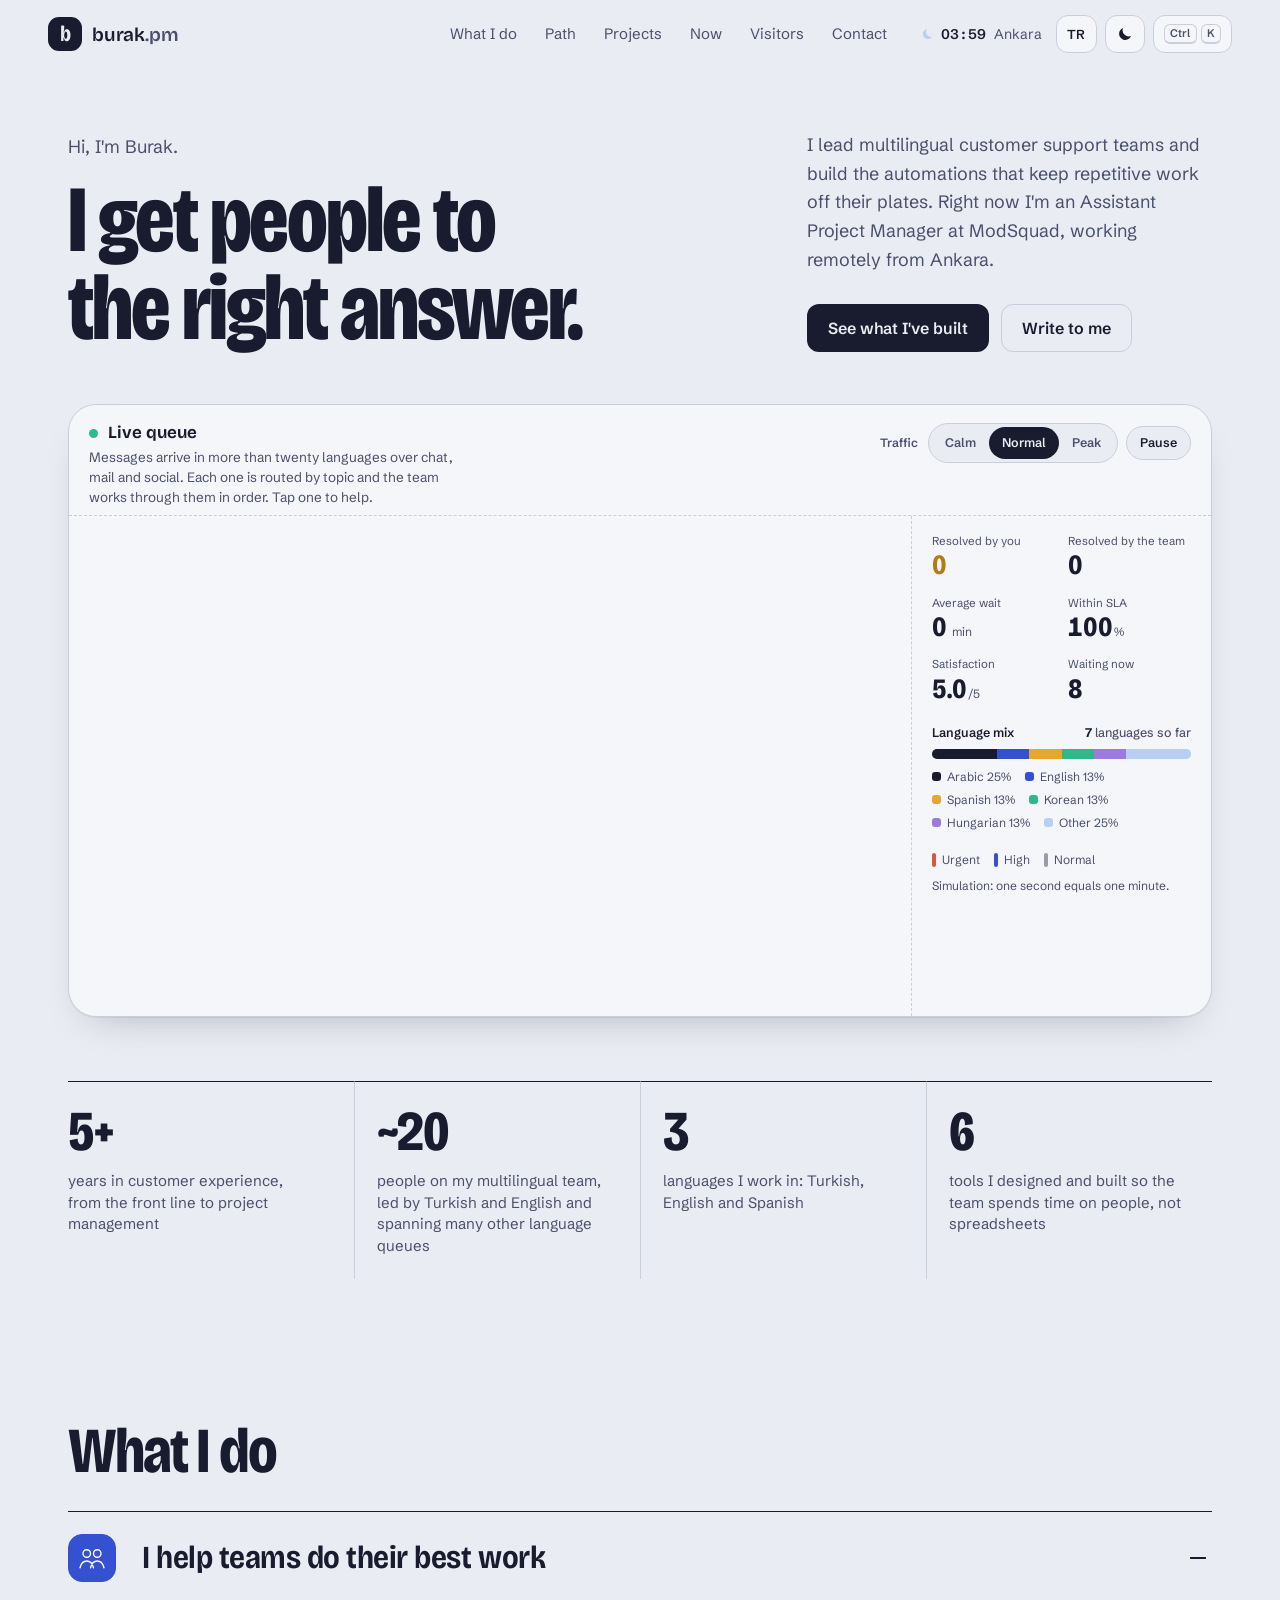
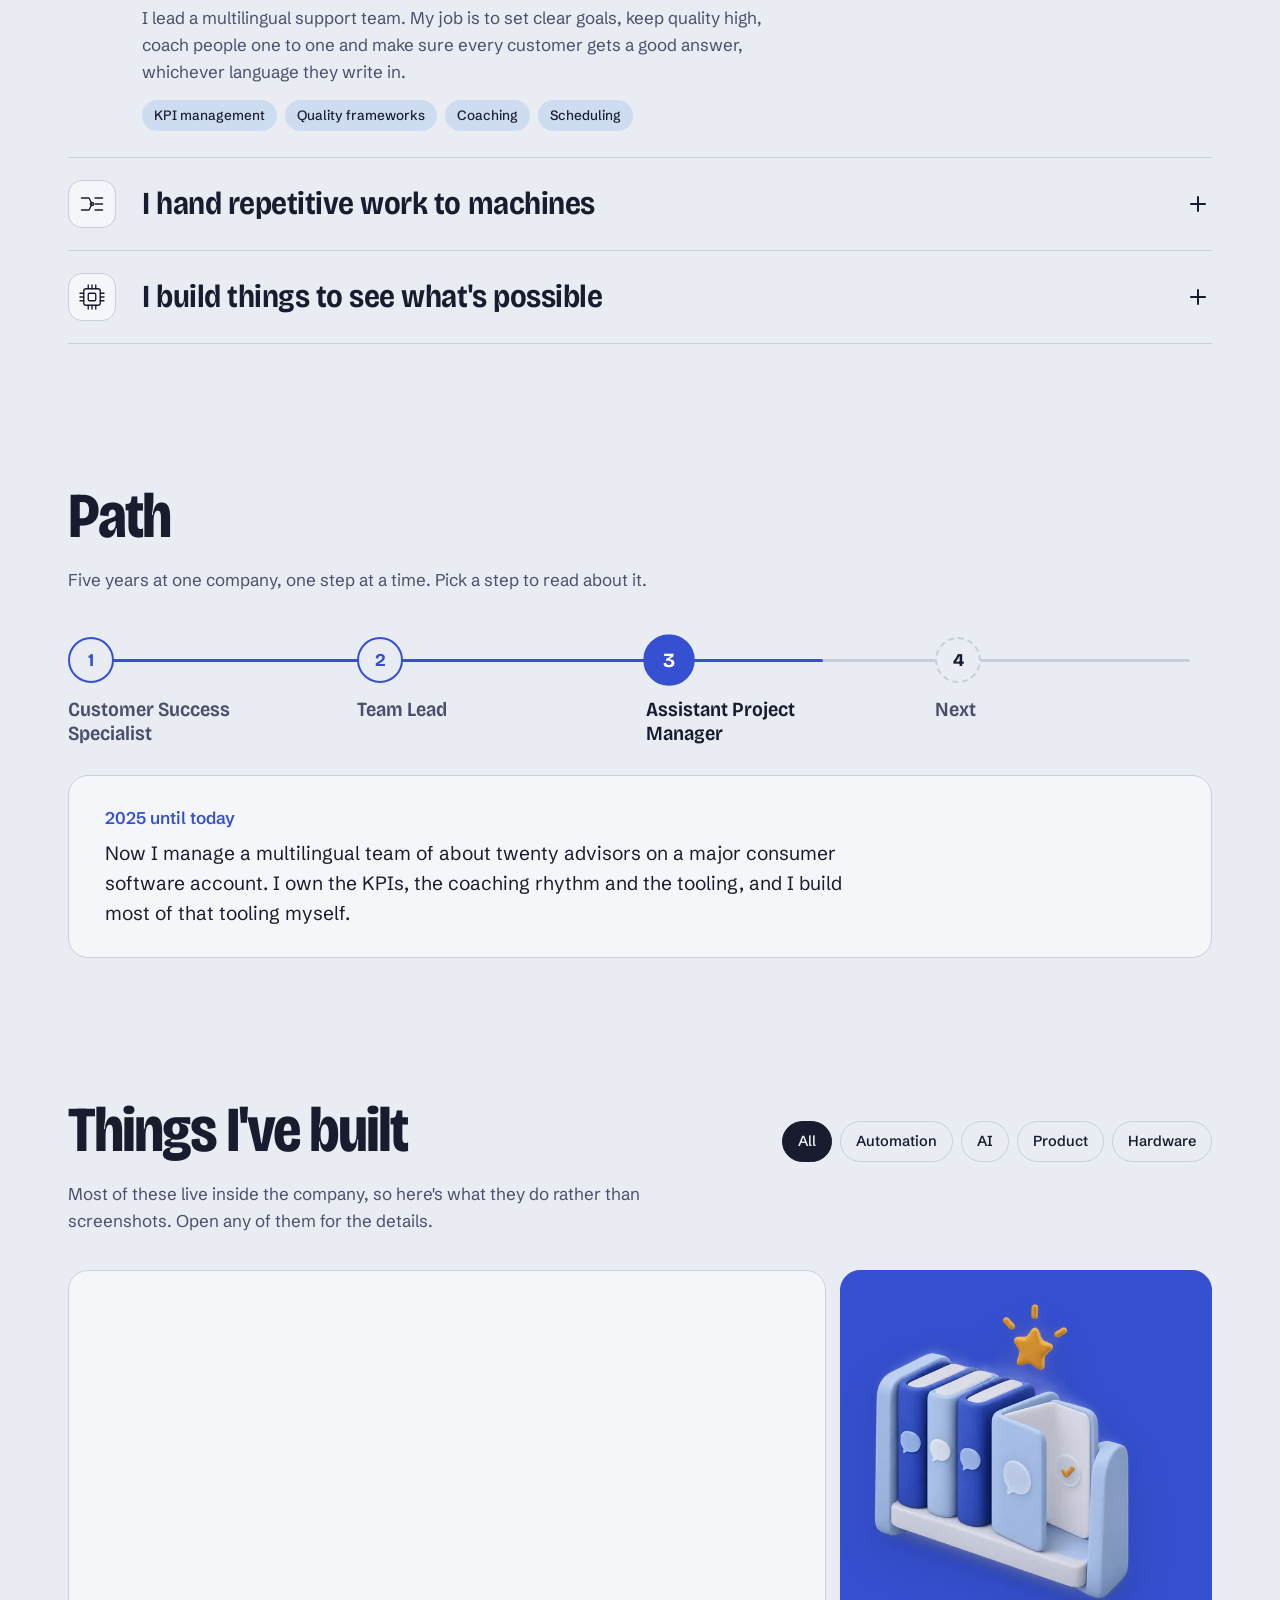
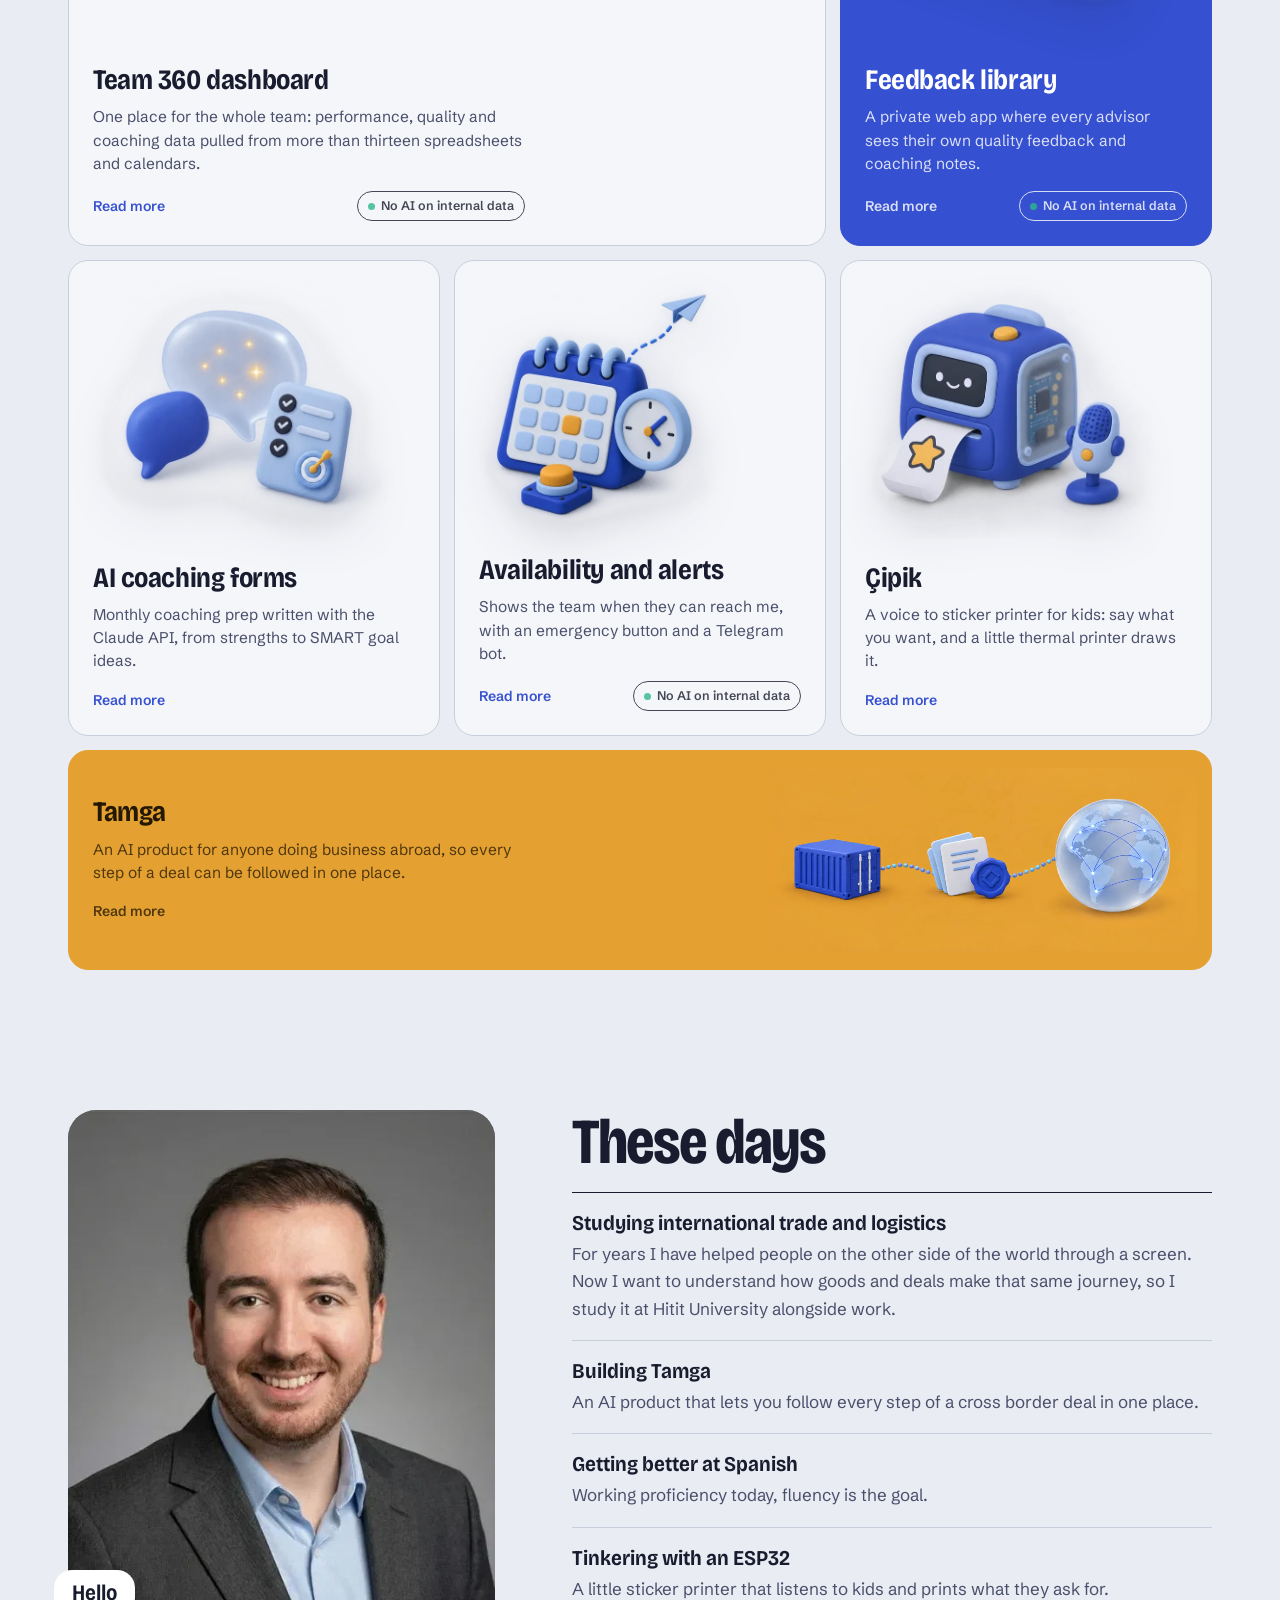
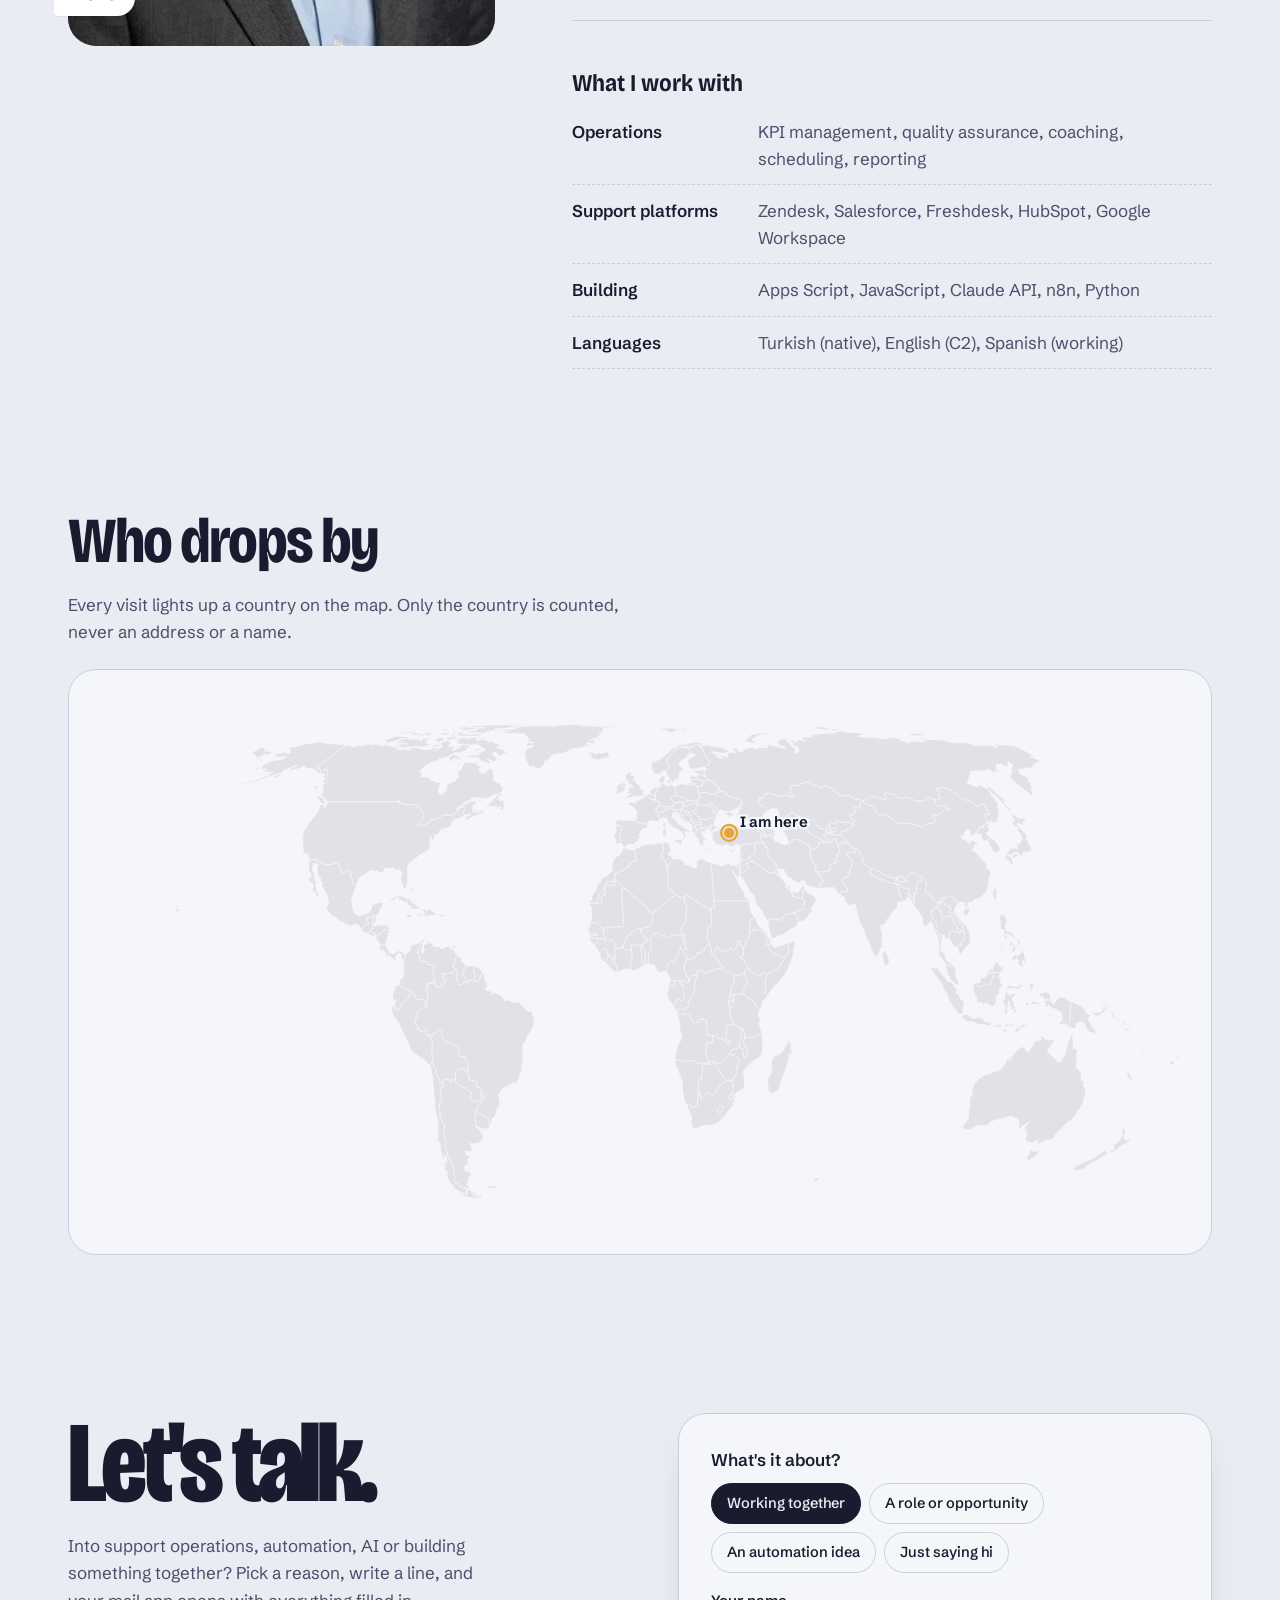
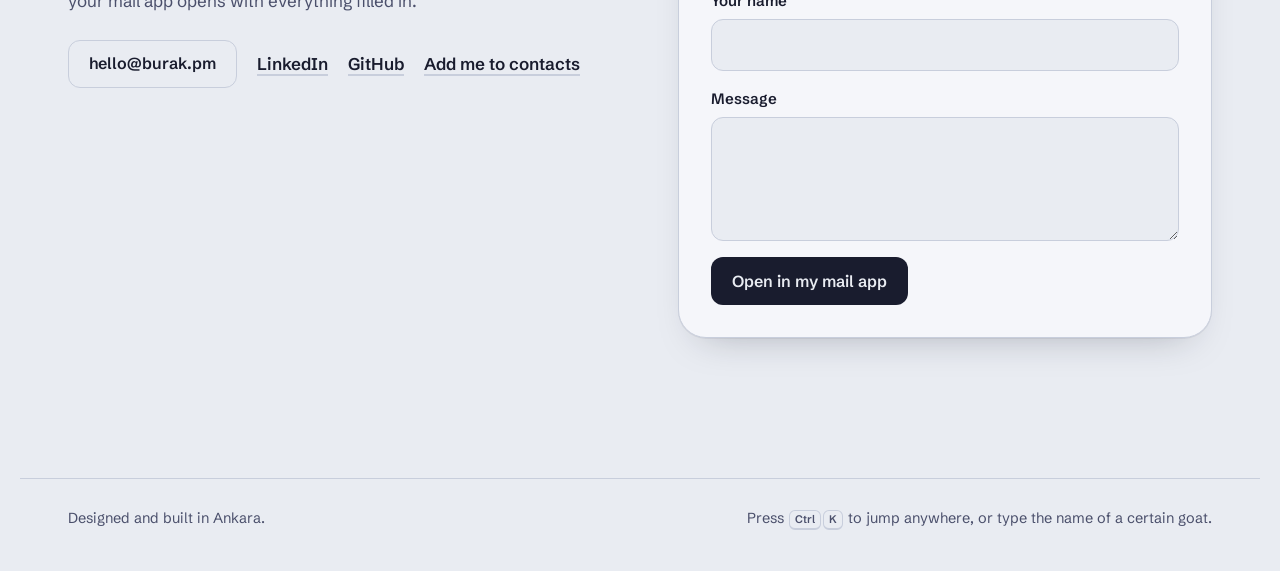
==== commit 85147e0b: "Performance and accessibility pass Headline and board visible from first paint, both languages inlin" ====
--- a/index.html
+++ b/index.html
@@ -24,8 +24,8 @@
 <link rel="manifest" href="/site.webmanifest">
 <link rel="preload" href="/assets/fonts/bricolage-grotesque-latin-standard-normal.woff2" as="font" type="font/woff2" crossorigin>
 <link rel="preload" href="/assets/fonts/schibsted-grotesk-latin-wght-normal.woff2" as="font" type="font/woff2" crossorigin>
-<link rel="stylesheet" href="/styles.css?v=20261008f">
-<script src="/boot.js?v=20261008f"></script>
+<link rel="stylesheet" href="/styles.css?v=20261008g">
+<script src="/boot.js?v=20261008g"></script>
 <script type="application/ld+json">
 {"@context":"https://schema.org","@type":"Person","name":"Burak Cevik","url":"https://burak.pm","email":"mailto:hello@burak.pm","image":"https://burak.pm/assets/burak.jpg","jobTitle":"Assistant Project Manager","worksFor":{"@type":"Organization","name":"ModSquad","url":"https://modsquad.com"},"address":{"@type":"PostalAddress","addressLocality":"Ankara","addressCountry":"TR"},"knowsLanguage":["tr","en","es"],"sameAs":["https://linkedin.com/in/bcvk","https://github.com/bcvk"]}
 </script>
@@ -39,12 +39,12 @@
     <span class="brand__mark" aria-hidden="true">b</span><span class="brand__name">burak<b>.pm</b></span>
   </a>
   <nav class="nav" aria-label="Sections">
-    <a href="#work" data-i18n="nav.work">What I do</a>
-    <a href="#path" data-i18n="nav.path">Path</a>
-    <a href="#projects" data-i18n="nav.projects">Projects</a>
-    <a href="#now" data-i18n="nav.now">Now</a>
-    <a href="#visits" data-i18n="nav.visits">Visitors</a>
-    <a href="#contact" data-i18n="nav.contact">Contact</a>
+    <a href="#work" data-i18n="nav.work" data-dual><span lang="en">What I do</span><span lang="tr">Ne yapıyorum</span></a>
+    <a href="#path" data-i18n="nav.path" data-dual><span lang="en">Path</span><span lang="tr">Yol</span></a>
+    <a href="#projects" data-i18n="nav.projects" data-dual><span lang="en">Projects</span><span lang="tr">Projeler</span></a>
+    <a href="#now" data-i18n="nav.now" data-dual><span lang="en">Now</span><span lang="tr">Şu sıralar</span></a>
+    <a href="#visits" data-i18n="nav.visits" data-dual><span lang="en">Visitors</span><span lang="tr">Ziyaretçiler</span></a>
+    <a href="#contact" data-i18n="nav.contact" data-dual><span lang="en">Contact</span><span lang="tr">İletişim</span></a>
   </nav>
   <div class="tools">
     <span class="clock" title="Ankara"><span class="clock__icon" aria-hidden="true"></span><span class="clock__time" data-clock>--:--</span><span class="clock__city">Ankara</span></span>
@@ -62,14 +62,14 @@
   <section class="hero" id="top">
     <div class="hero__text">
       <div class="hero__head">
-      <p class="hero__hello" data-i18n="hero.hello">Hi, I'm Burak.</p>
-      <h1 class="hero__title" data-i18n="hero.title" data-split>I get people to the right answer.</h1>
+      <p class="hero__hello" data-i18n="hero.hello" data-dual><span lang="en">Hi, I'm Burak.</span><span lang="tr">Merhaba, ben Burak.</span></p>
+      <h1 class="hero__title" data-i18n="hero.title" data-split data-dual><span lang="en">I get people to the right answer.</span><span lang="tr">İnsanları doğru cevaba ulaştırırım.</span></h1>
       </div>
       <div class="hero__side">
-      <p class="hero__lede" data-i18n="hero.lede">I lead multilingual customer support teams and build the automations that keep repetitive work off their plates. Right now I'm an Assistant Project Manager at ModSquad, working remotely from Ankara.</p>
+      <p class="hero__lede" data-i18n="hero.lede" data-dual><span lang="en">I lead multilingual customer support teams and build the automations that keep repetitive work off their plates. Right now I'm an Assistant Project Manager at ModSquad, working remotely from Ankara.</span><span lang="tr">Çok dilli müşteri destek ekiplerini yönetiyor, tekrarlayan işleri onların üzerinden alan otomasyonlar kuruyorum. Şu an ModSquad’da Assistant Project Manager olarak Ankara’dan uzaktan çalışıyorum.</span></p>
       <div class="hero__actions">
-        <a class="btn btn--solid" href="#projects" data-i18n="hero.cta1">See what I've built</a>
-        <a class="btn btn--ghost" href="#contact" data-i18n="hero.cta2">Write to me</a>
+        <a class="btn btn--solid" href="#projects" data-i18n="hero.cta1" data-dual><span lang="en">See what I've built</span><span lang="tr">Neler yaptığıma bak</span></a>
+        <a class="btn btn--ghost" href="#contact" data-i18n="hero.cta2" data-dual><span lang="en">Write to me</span><span lang="tr">Bana yaz</span></a>
       </div>
       </div>
     </div>
@@ -77,17 +77,17 @@
     <figure class="board" aria-labelledby="board-title">
       <div class="board__head">
         <div class="board__intro">
-          <p class="board__title" id="board-title"><span class="live" aria-hidden="true"></span><span data-i18n="board.title">Live queue</span></p>
-          <p class="board__hint" data-i18n="board.hint">Messages arrive in more than twenty languages over chat, mail and social. Each one is routed by topic and the team works through them in order. Tap one to help.</p>
+          <p class="board__title" id="board-title"><span class="live" aria-hidden="true"></span><span data-i18n="board.title" data-dual><span lang="en">Live queue</span><span lang="tr">Canlı kuyruk</span></span></p>
+          <p class="board__hint" data-i18n="board.hint" data-dual><span lang="en">Messages arrive in more than twenty languages over chat, mail and social. Each one is routed by topic and the team works through them in order. Tap one to help.</span><span lang="tr">Mesajlar yirmiden fazla dilde sohbet, mail ve sosyal medyadan gelir. Her biri konusuna göre doğru kuyruğa yönlenir, ekip sırayla çözer. Birine dokunarak sen de yardım et.</span></p>
         </div>
         <div class="board__controls">
-          <span class="seg__label" data-i18n="traffic.label">Traffic</span>
+          <span class="seg__label" data-i18n="traffic.label" data-dual><span lang="en">Traffic</span><span lang="tr">Trafik</span></span>
           <div class="seg" role="group" aria-label="Traffic">
-            <button type="button" data-traffic="calm" aria-pressed="false" data-i18n="traffic.calm">Calm</button>
-            <button type="button" data-traffic="normal" aria-pressed="true" data-i18n="traffic.normal">Normal</button>
-            <button type="button" data-traffic="busy" aria-pressed="false" data-i18n="traffic.busy">Peak</button>
+            <button type="button" data-traffic="calm" aria-pressed="false" data-i18n="traffic.calm" data-dual><span lang="en">Calm</span><span lang="tr">Sakin</span></button>
+            <button type="button" data-traffic="normal" aria-pressed="true" data-i18n="traffic.normal" data-dual><span lang="en">Normal</span><span lang="tr">Normal</span></button>
+            <button type="button" data-traffic="busy" aria-pressed="false" data-i18n="traffic.busy" data-dual><span lang="en">Peak</span><span lang="tr">Yoğun</span></button>
           </div>
-          <button class="board__pause" type="button" data-action="queue-pause" aria-pressed="false"><span data-i18n="board.pause">Pause</span></button>
+          <button class="board__pause" type="button" data-action="queue-pause" aria-pressed="false"><span data-i18n="board.pause" data-dual><span lang="en">Pause</span><span lang="tr">Durdur</span></span></button>
         </div>
       </div>
       <div class="board__main">
@@ -125,7 +125,7 @@
   <section class="section work" id="work" aria-labelledby="work-title">
     <h2 class="section__title" id="work-title" data-i18n="work.title">What I do</h2>
     <div class="work__list" role="list">
-      <article class="lane" role="listitem">
+      <div class="lane" role="listitem">
         <button class="lane__head" type="button" aria-expanded="true">
           <span class="lane__glyph" aria-hidden="true"><svg viewBox="0 0 40 40"><circle cx="13" cy="14" r="5"/><circle cx="27" cy="14" r="5"/><path d="M4 33c1.5-6 5-9 9-9s7.5 3 9 9M18 33c1.5-6 5-9 9-9s7.5 3 9 9"/></svg></span>
           <span class="lane__title" data-i18n="work.a.title">I help teams do their best work</span>
@@ -135,8 +135,8 @@
           <p data-i18n="work.a.body">I lead a multilingual support team. My job is to set clear goals, keep quality high, coach people one to one and make sure every customer gets a good answer, whichever language they write in.</p>
           <ul class="tags"><li data-i18n="tag.kpi">KPI management</li><li data-i18n="tag.qa">Quality frameworks</li><li data-i18n="tag.coaching">Coaching</li><li data-i18n="tag.wfm">Scheduling</li></ul>
         </div></div>
-      </article>
-      <article class="lane" role="listitem">
+      </div>
+      <div class="lane" role="listitem">
         <button class="lane__head" type="button" aria-expanded="false">
           <span class="lane__glyph" aria-hidden="true"><svg viewBox="0 0 40 40"><path d="M6 12h10l4 8-4 8H6M24 12h10M24 20h10M24 28h10"/><circle cx="20" cy="20" r="2.2"/></svg></span>
           <span class="lane__title" data-i18n="work.b.title">I hand repetitive work to machines</span>
@@ -146,8 +146,8 @@
           <p data-i18n="work.b.body">If a task repeats every week, I try to automate it. I build dashboards, feedback platforms and AI assisted coaching flows with Google Apps Script and the Claude API, so the team gets answers faster and I get time back for people. One rule I never bend: internal and customer data stays out of AI tools. The systems that touch it run on plain logic inside the company workspace.</p>
           <ul class="tags"><li>Apps Script</li><li>Claude API</li><li>Google Workspace</li><li>n8n</li></ul>
         </div></div>
-      </article>
-      <article class="lane" role="listitem">
+      </div>
+      <div class="lane" role="listitem">
         <button class="lane__head" type="button" aria-expanded="false">
           <span class="lane__glyph" aria-hidden="true"><svg viewBox="0 0 40 40"><rect x="9" y="9" width="22" height="22" rx="3"/><path d="M15 9V4M20 9V4M25 9V4M15 36v-5M20 36v-5M25 36v-5M9 15H4M9 20H4M9 25H4M36 15h-5M36 20h-5M36 25h-5"/><rect x="15" y="15" width="10" height="10" rx="1.5"/></svg></span>
           <span class="lane__title" data-i18n="work.c.title">I build things to see what's possible</span>
@@ -157,7 +157,7 @@
           <p data-i18n="work.c.body">Outside work I prototype hardware with ESP32 boards and I'm building Tamga, an AI product for people who do business across borders.</p>
           <ul class="tags"><li data-i18n="tag.hw">Hardware</li><li data-i18n="tag.product">Product</li><li data-i18n="tag.trade">Trade and logistics</li></ul>
         </div></div>
-      </article>
+      </div>
     </div>
   </section>
 
@@ -329,6 +329,6 @@
 <div class="toast" role="status" aria-live="polite" data-toast></div>
 <div class="biko" data-biko aria-hidden="true"><img src="/assets/biko.svg" alt="" width="72" height="72"><span class="biko__say" data-biko-say></span></div>
 
-<script src="/app.js?v=20261008f" defer></script>
+<script src="/app.js?v=20261008g" defer></script>
 </body>
 </html>
--- a/styles.css
+++ b/styles.css
@@ -181,12 +181,12 @@
   text-wrap: balance;
 }
 .hero__title .w { display: inline-block; white-space: nowrap; }
-.js .hero__title .w {
-  opacity: 0; transform: translateY(.35em); font-stretch: 100%;
-  transition: opacity .7s var(--ease), transform .9s var(--ease), font-stretch 1.2s var(--ease);
-  transition-delay: calc(var(--i) * 70ms + 120ms);
-}
-.js .is-ready .hero__title .w { opacity: 1; transform: none; font-stretch: 80%; }
+/* The headline is visible from the first paint (good for LCP); it only settles into place. */
+.hero__title { animation: heroIn 1.1s var(--ease) both; }
+@keyframes heroIn { from { transform: translateY(.16em); font-stretch: 100%; letter-spacing: 0; } }
+@media (prefers-reduced-motion: reduce) { .hero__title { animation: none; } }
+/* Above the fold text ships in both languages so nothing flashes before the script runs. */
+:root[lang="tr"] [data-dual] > [lang="en"], :root:not([lang="tr"]) [data-dual] > [lang="tr"] { display: none; }
 .hero__lede { max-width: 44ch; margin: 26px 0 30px; font-size: clamp(17px, 1.4vw, 19px); color: var(--ink-2); }
 .hero__actions { display: flex; flex-wrap: wrap; gap: 12px; }
 
@@ -209,8 +209,9 @@
   background: var(--paper-2); border: 1px solid var(--line); border-radius: var(--r-board);
   box-shadow: var(--shadow); overflow: hidden;
 }
-.js .board { opacity: 0; transform: translateY(18px) scale(.985); transition: opacity .9s var(--ease) .5s, transform 1.1s var(--ease) .5s; }
-.js .is-ready .board { opacity: 1; transform: none; }
+.board { animation: boardIn 1.1s var(--ease) .25s both; }
+@keyframes boardIn { from { transform: translateY(18px) scale(.985); } }
+@media (prefers-reduced-motion: reduce) { .board { animation: none; } }
 .board__head { display: flex; justify-content: space-between; align-items: flex-start; gap: 14px 18px; padding: 18px 20px 8px; flex-wrap: wrap; }
 .board__intro { flex: 1 1 260px; min-width: 0; }
 .board__title { display: flex; align-items: center; gap: 10px; margin: 0; font: 650 17px/1.2 var(--display); }
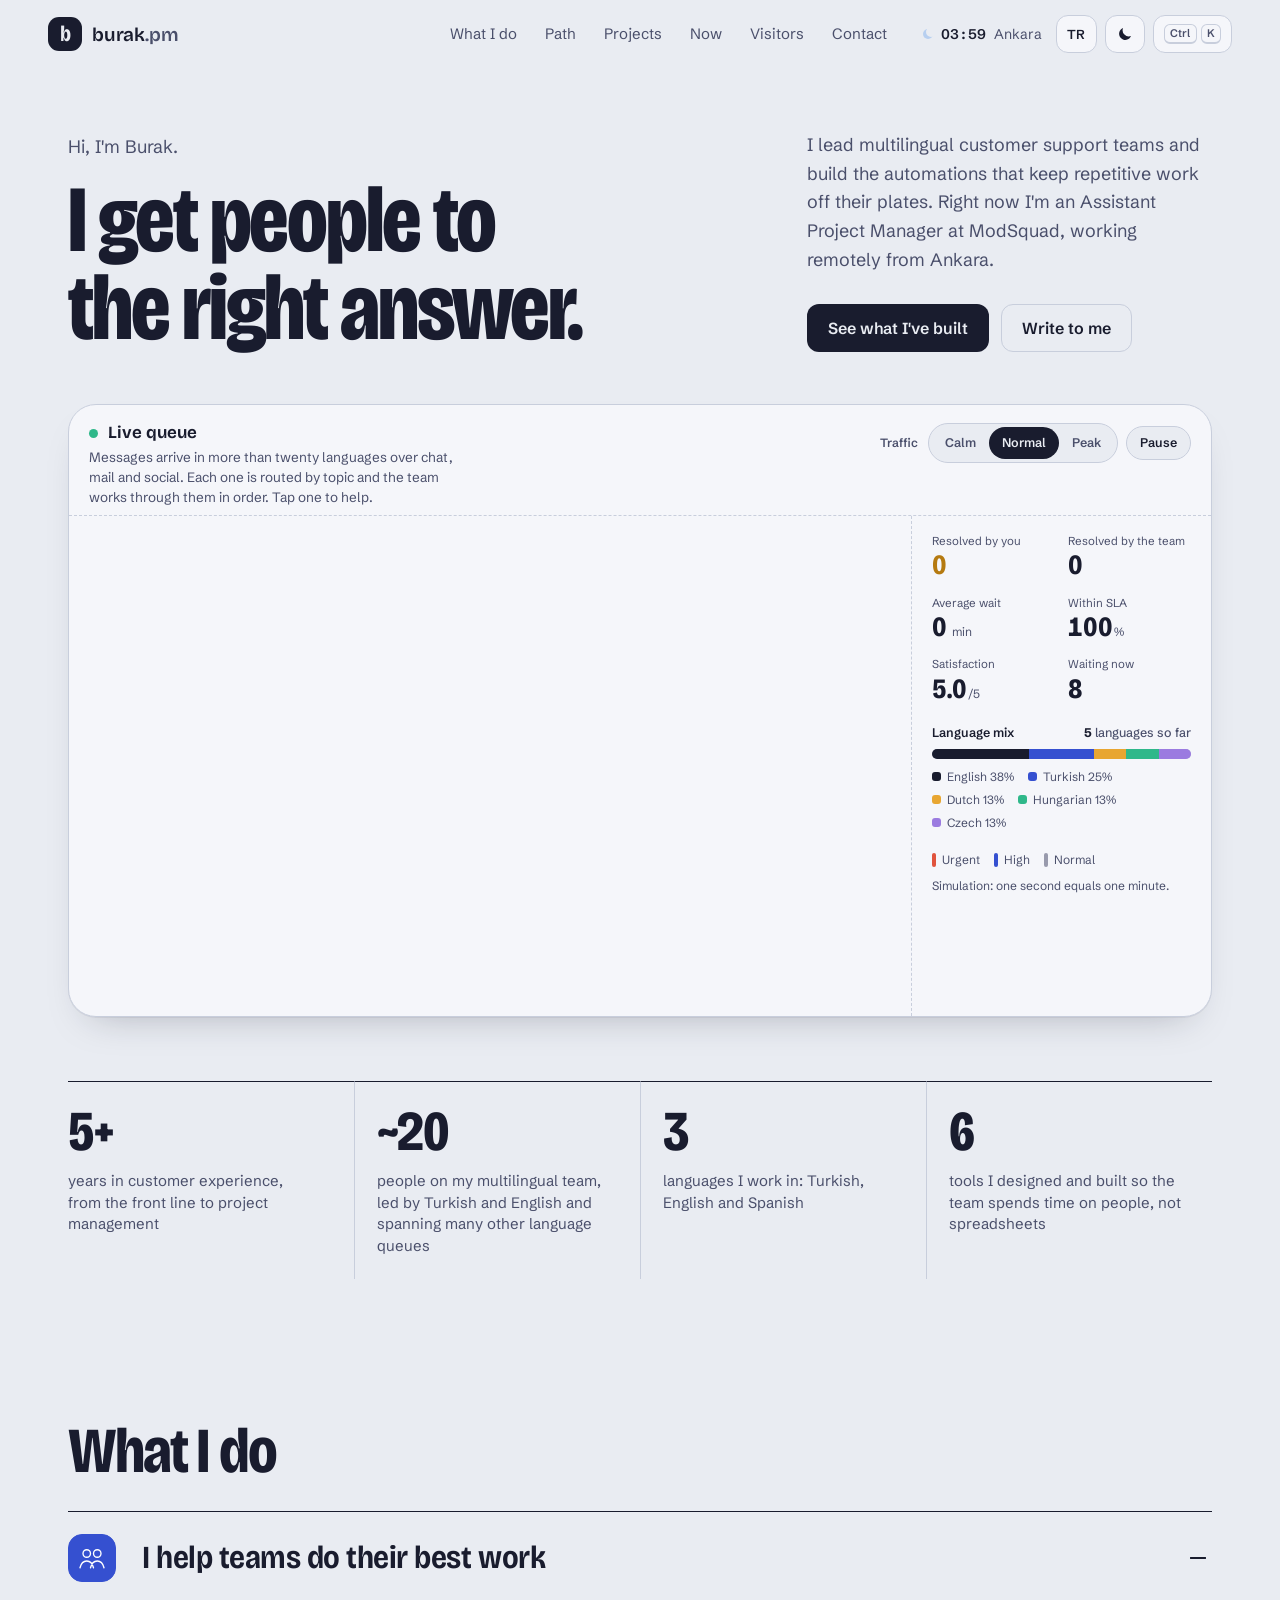
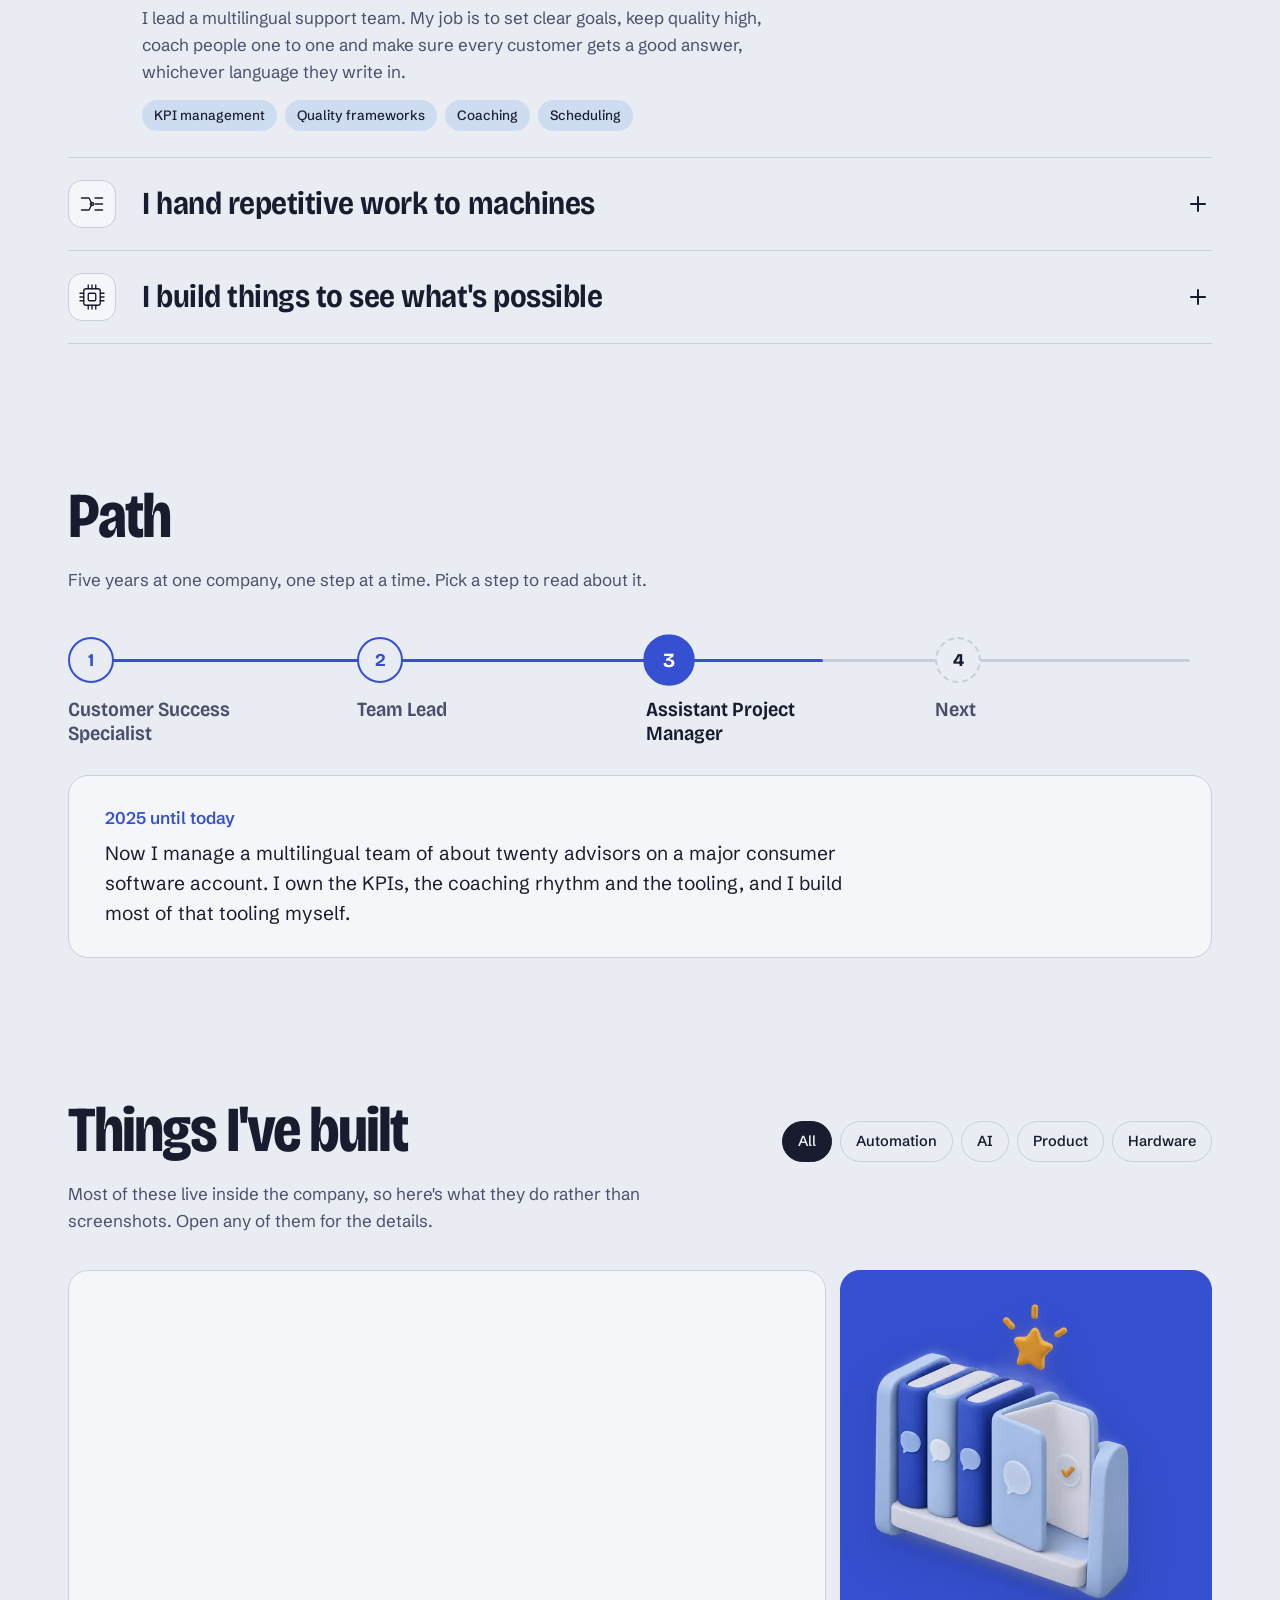
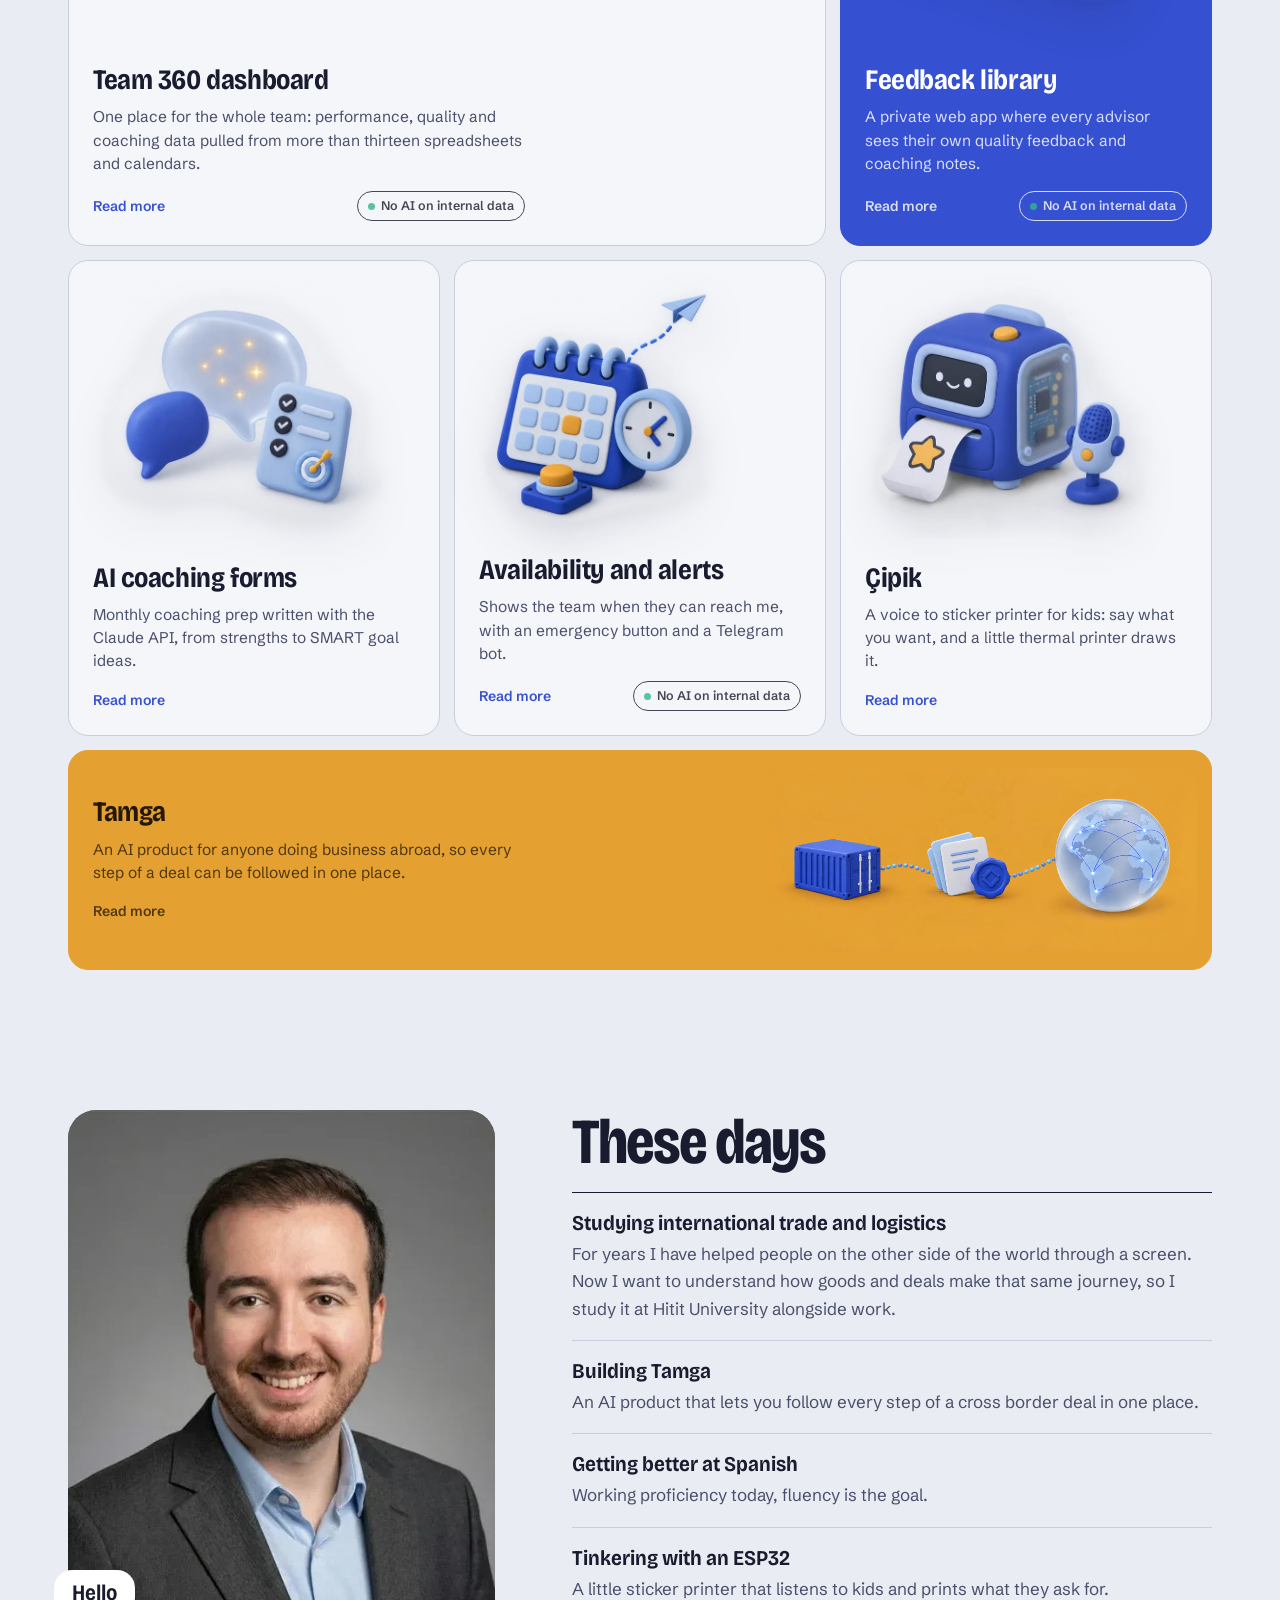
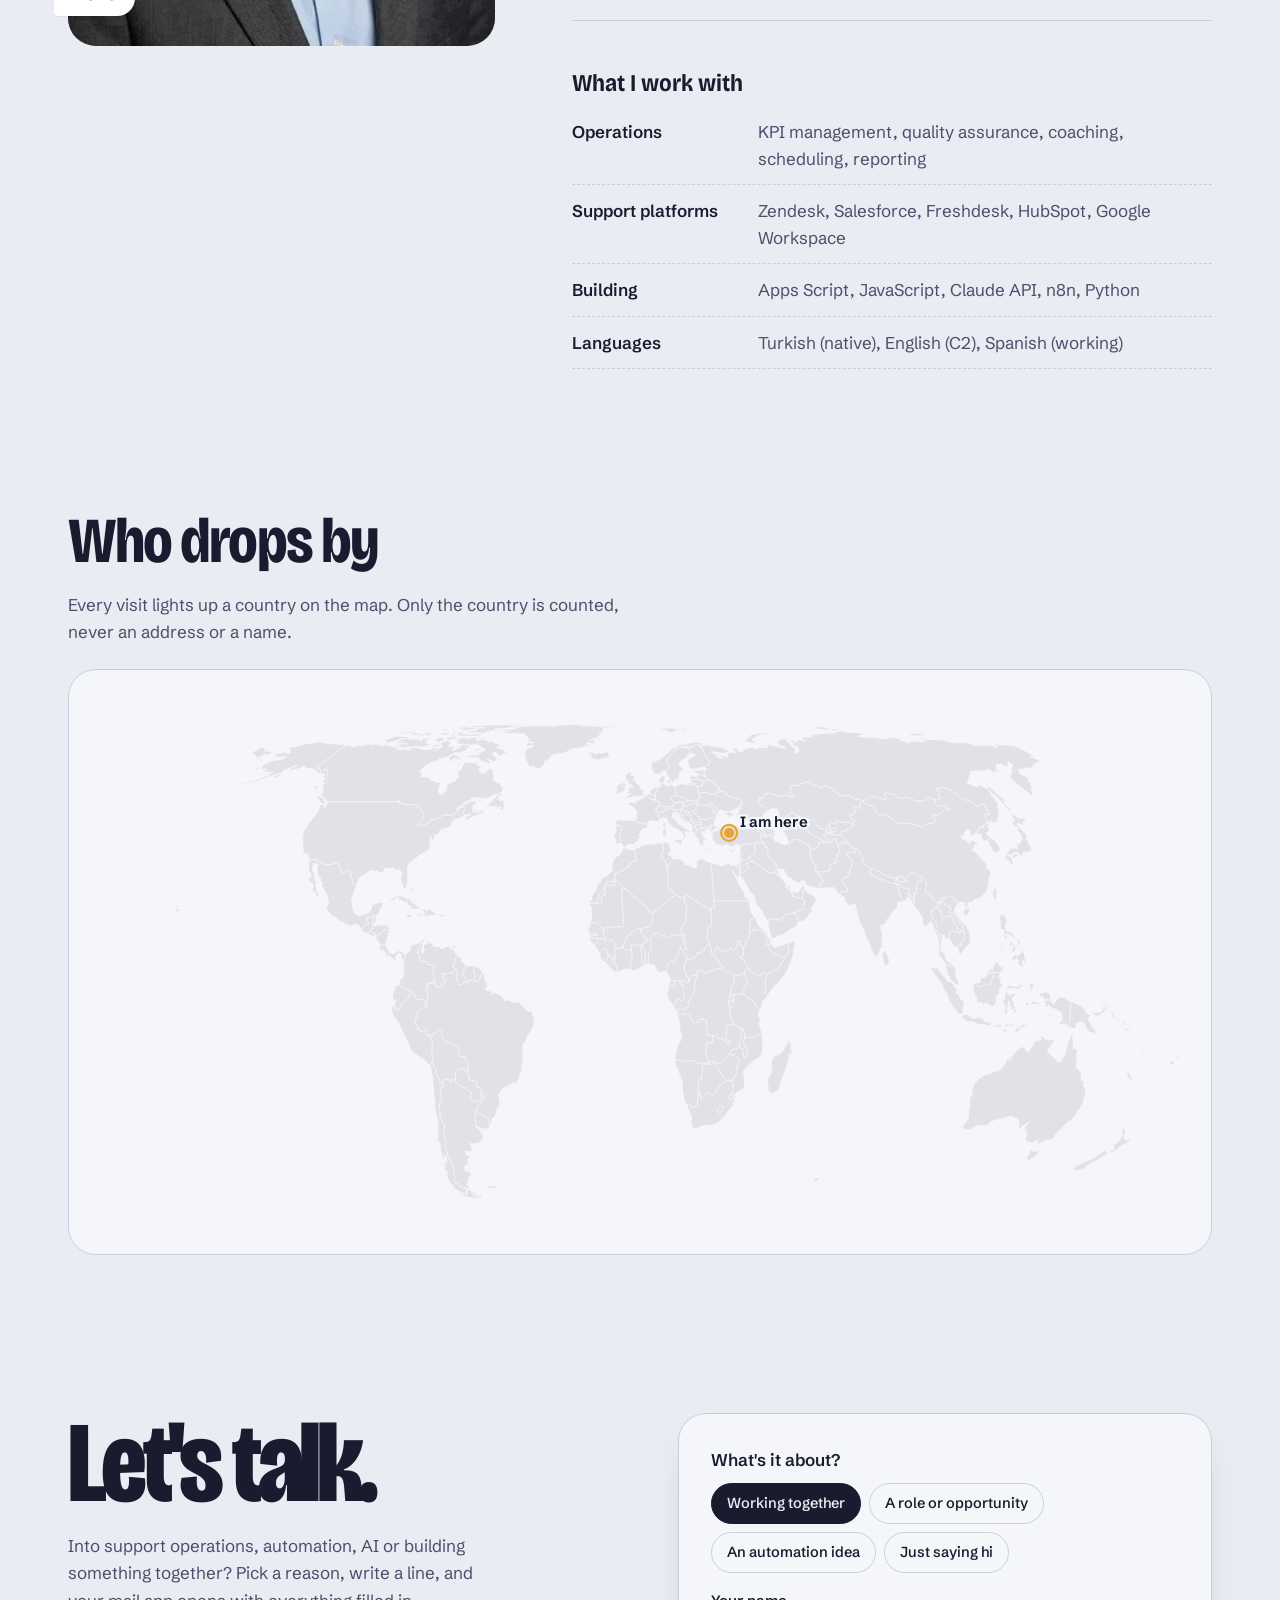
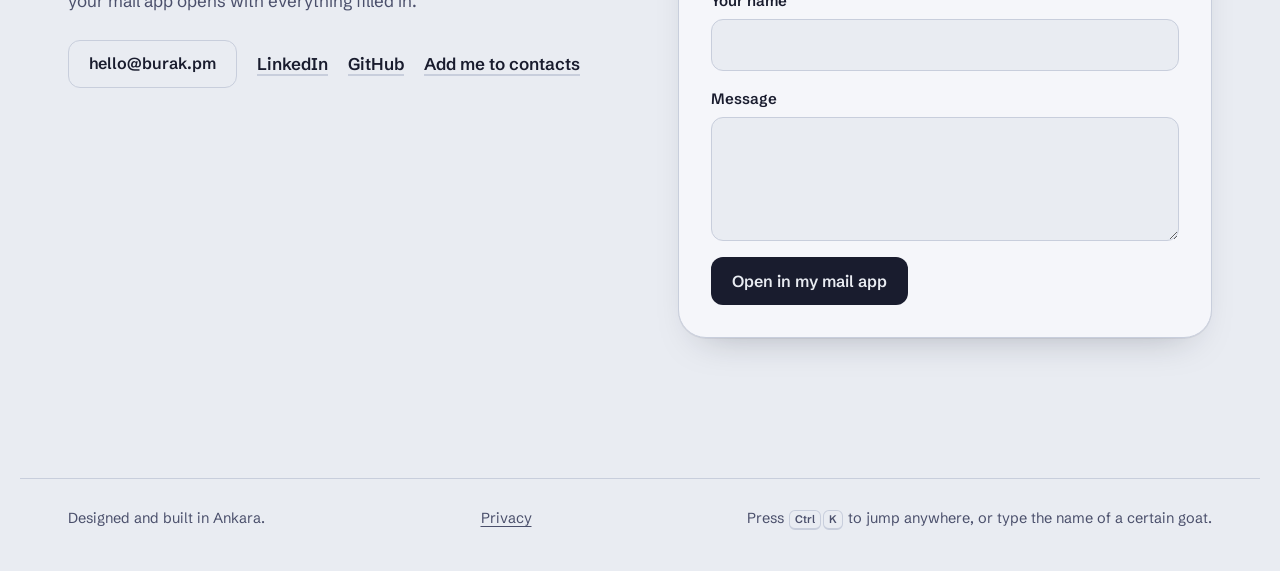
==== commit 144b7c95: "Privacy page, Turkish URL /tr, health check Co-Authored-By: Claude Opus 5.5 <noreply@anthropic.com> " ====
--- a/index.html
+++ b/index.html
@@ -8,11 +8,14 @@
 <meta name="author" content="Burak Cevik">
 <link rel="canonical" href="https://burak.pm/">
 <link rel="alternate" hreflang="en" href="https://burak.pm/">
-<link rel="alternate" hreflang="tr" href="https://burak.pm/?lang=tr">
+<link rel="alternate" hreflang="tr" href="https://burak.pm/tr">
+<link rel="alternate" hreflang="x-default" href="https://burak.pm/">
 <meta name="theme-color" content="#E9ECF2" media="(prefers-color-scheme: light)">
 <meta name="theme-color" content="#10131F" media="(prefers-color-scheme: dark)">
 <meta property="og:type" content="website">
 <meta property="og:url" content="https://burak.pm/">
+<meta property="og:locale" content="en_US">
+<meta property="og:locale:alternate" content="tr_TR">
 <meta property="og:title" content="Burak Cevik">
 <meta property="og:description" content="I get people to the right answer. Multilingual support operations, team leadership and automation.">
 <meta property="og:image" content="https://burak.pm/assets/og.png">
@@ -24,8 +27,8 @@
 <link rel="manifest" href="/site.webmanifest">
 <link rel="preload" href="/assets/fonts/bricolage-grotesque-latin-standard-normal.woff2" as="font" type="font/woff2" crossorigin>
 <link rel="preload" href="/assets/fonts/schibsted-grotesk-latin-wght-normal.woff2" as="font" type="font/woff2" crossorigin>
-<link rel="stylesheet" href="/styles.css?v=20261008g">
-<script src="/boot.js?v=20261008g"></script>
+<link rel="stylesheet" href="/styles.css?v=20261008h">
+<script src="/boot.js?v=20261008h"></script>
 <script type="application/ld+json">
 {"@context":"https://schema.org","@type":"Person","name":"Burak Cevik","url":"https://burak.pm","email":"mailto:hello@burak.pm","image":"https://burak.pm/assets/burak.jpg","jobTitle":"Assistant Project Manager","worksFor":{"@type":"Organization","name":"ModSquad","url":"https://modsquad.com"},"address":{"@type":"PostalAddress","addressLocality":"Ankara","addressCountry":"TR"},"knowsLanguage":["tr","en","es"],"sameAs":["https://linkedin.com/in/bcvk","https://github.com/bcvk"]}
 </script>
@@ -278,6 +281,7 @@
       <label class="hp" aria-hidden="true">Website<input name="website" tabindex="-1" autocomplete="off"></label>
       <div class="composer__captcha" data-turnstile hidden></div>
       <p class="composer__error" data-composer-error hidden></p>
+      <p class="composer__privacy" data-api-only hidden><span data-i18n="contact.privacy">Your message is used only to reply to you.</span> <a href="/privacy" data-i18n="contact.privacyLink">Privacy</a></p>
       <button class="btn btn--solid" type="submit" data-composer-send><span data-i18n="contact.send">Open in my mail app</span></button>
     </form>
     <div class="composer composer--done" data-composer-done hidden tabindex="-1">
@@ -291,6 +295,7 @@
 
 <footer class="footer">
   <p data-i18n="footer.made">Designed and built in Ankara.</p>
+  <p class="footer__links"><a href="/privacy" data-i18n="footer.privacy">Privacy</a></p>
   <p class="footer__keys"><span data-i18n="footer.keys">Press</span> <kbd data-modkey>Ctrl</kbd><kbd>K</kbd> <span data-i18n="footer.keys2">to jump anywhere, or type the name of a certain goat.</span></p>
 </footer>
 
@@ -329,6 +334,6 @@
 <div class="toast" role="status" aria-live="polite" data-toast></div>
 <div class="biko" data-biko aria-hidden="true"><img src="/assets/biko.svg" alt="" width="72" height="72"><span class="biko__say" data-biko-say></span></div>
 
-<script src="/app.js?v=20261008g" defer></script>
+<script src="/app.js?v=20261008h" defer></script>
 </body>
 </html>
--- a/styles.css
+++ b/styles.css
@@ -704,3 +704,24 @@
 .game__msg:empty { display: none; }
 .lost-page .tools { margin-left: auto; }
 .lost-page .topbar { background: color-mix(in srgb, var(--paper) 82%, transparent); backdrop-filter: blur(14px); -webkit-backdrop-filter: blur(14px); box-shadow: 0 1px 0 var(--line); }
+
+/* document pages (privacy) */
+.doc { max-width: 760px; margin: 0 auto; padding: clamp(32px, 7vh, 72px) var(--gutter) 96px; }
+:root[lang="tr"] .doc > article[lang="en"], :root:not([lang="tr"]) .doc > article[lang="tr"] { display: none; }
+.doc h1 { margin: 0 0 18px; font: 780 clamp(48px, 8vw, 96px)/.9 var(--display); font-stretch: 78%; letter-spacing: -.035em; }
+.doc h2 { margin: 44px 0 10px; font: 720 clamp(22px, 2.6vw, 28px)/1.15 var(--display); font-stretch: 86%; letter-spacing: -.01em; }
+.doc p, .doc li { color: var(--ink-2); font-size: 17px; line-height: 1.65; }
+.doc p { margin: 0 0 12px; }
+.doc ul { margin: 6px 0 12px; padding-left: 0; list-style: none; display: grid; gap: 10px; }
+.doc li { position: relative; padding-left: 24px; }
+.doc li::before { content: ""; position: absolute; left: 3px; top: .62em; width: 9px; height: 9px; border-radius: 3px; background: var(--saffron); transform: rotate(45deg); }
+.doc b { color: var(--ink); }
+.doc a:not(.btn) { color: var(--blue); text-underline-offset: 3px; }
+.doc code { font-size: .92em; padding: 1px 6px; border-radius: 6px; background: var(--paper-2); border: 1px solid var(--line); }
+.doc__kicker { font-size: 14.5px !important; margin-bottom: 14px !important; }
+.doc__lede { font-size: clamp(18px, 1.8vw, 21px) !important; color: var(--ink) !important; max-width: 52ch; }
+.doc__back { margin-top: 48px !important; }
+.footer__links { display: flex; gap: 18px; }
+.footer__links a { color: inherit; text-underline-offset: 3px; }
+.composer__privacy { margin: -4px 0 0; font-size: 13.5px; color: var(--ink-2); }
+.composer__privacy a { color: inherit; }
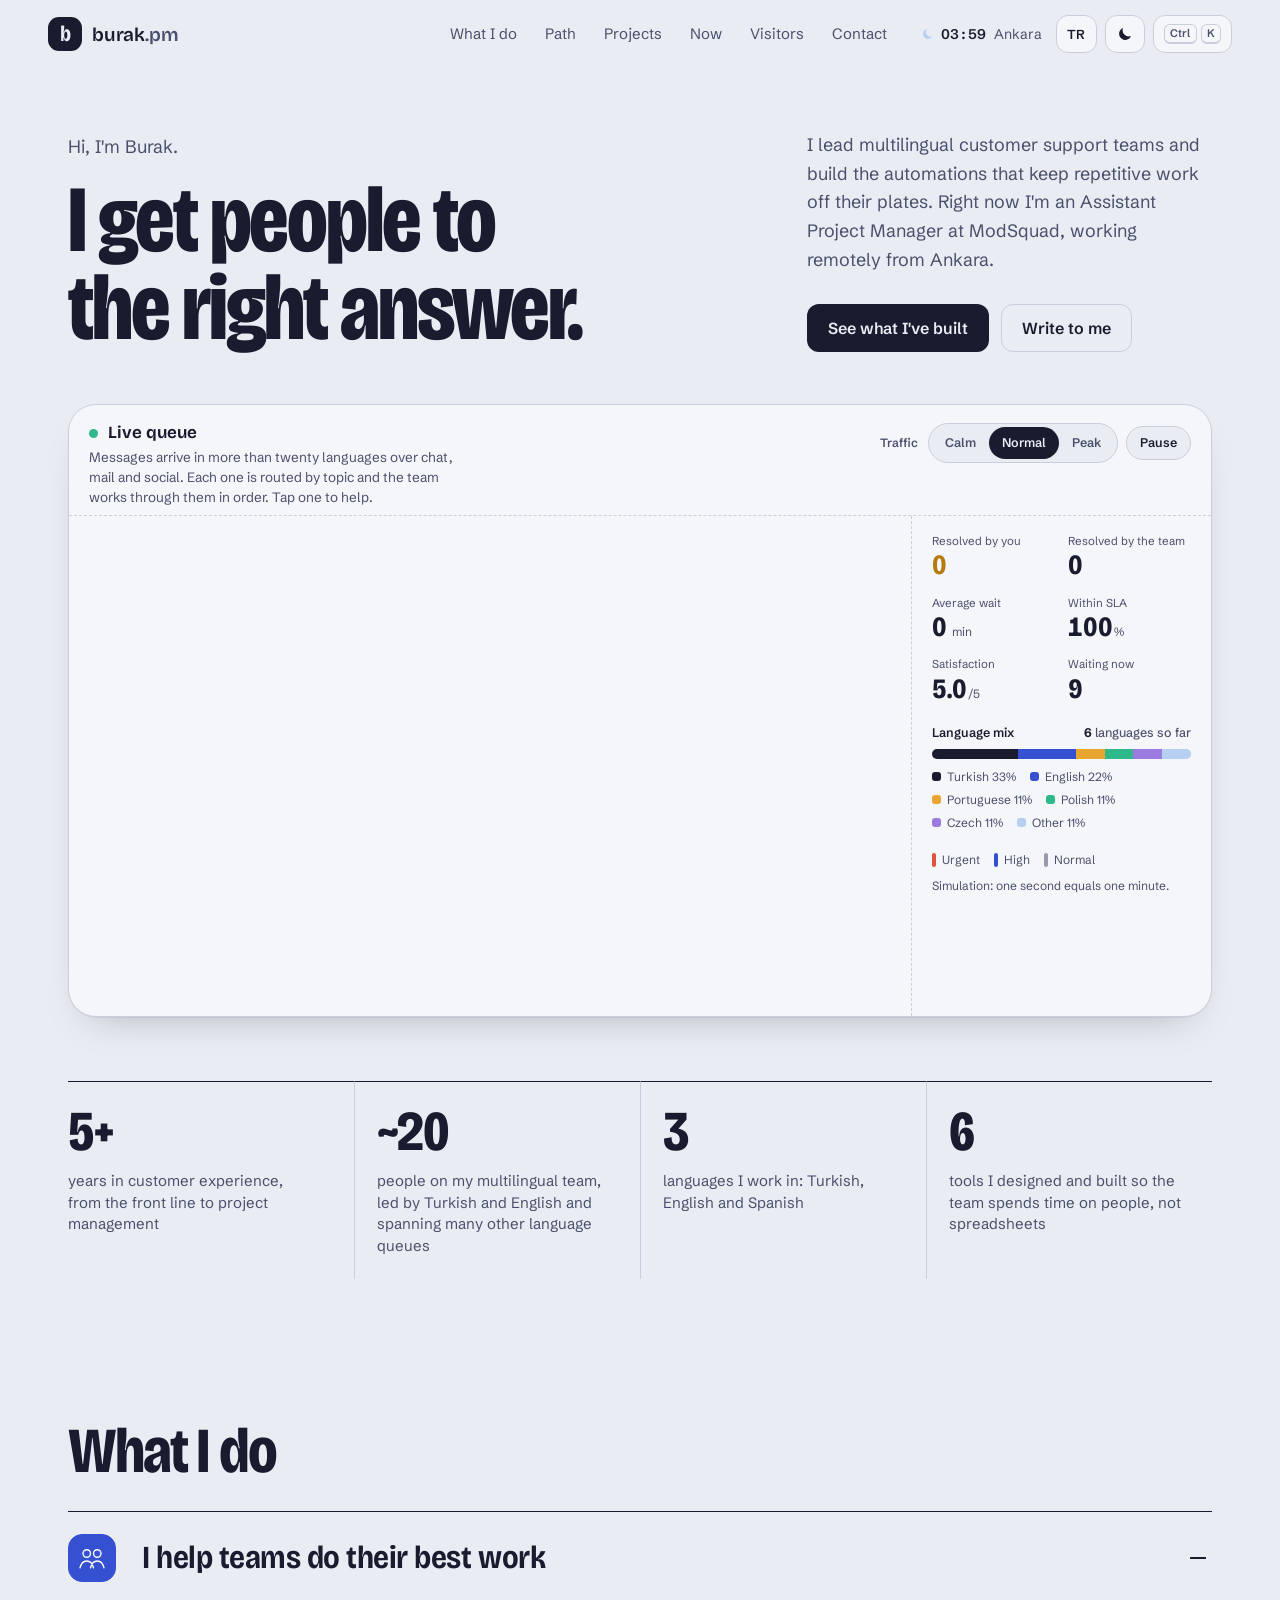
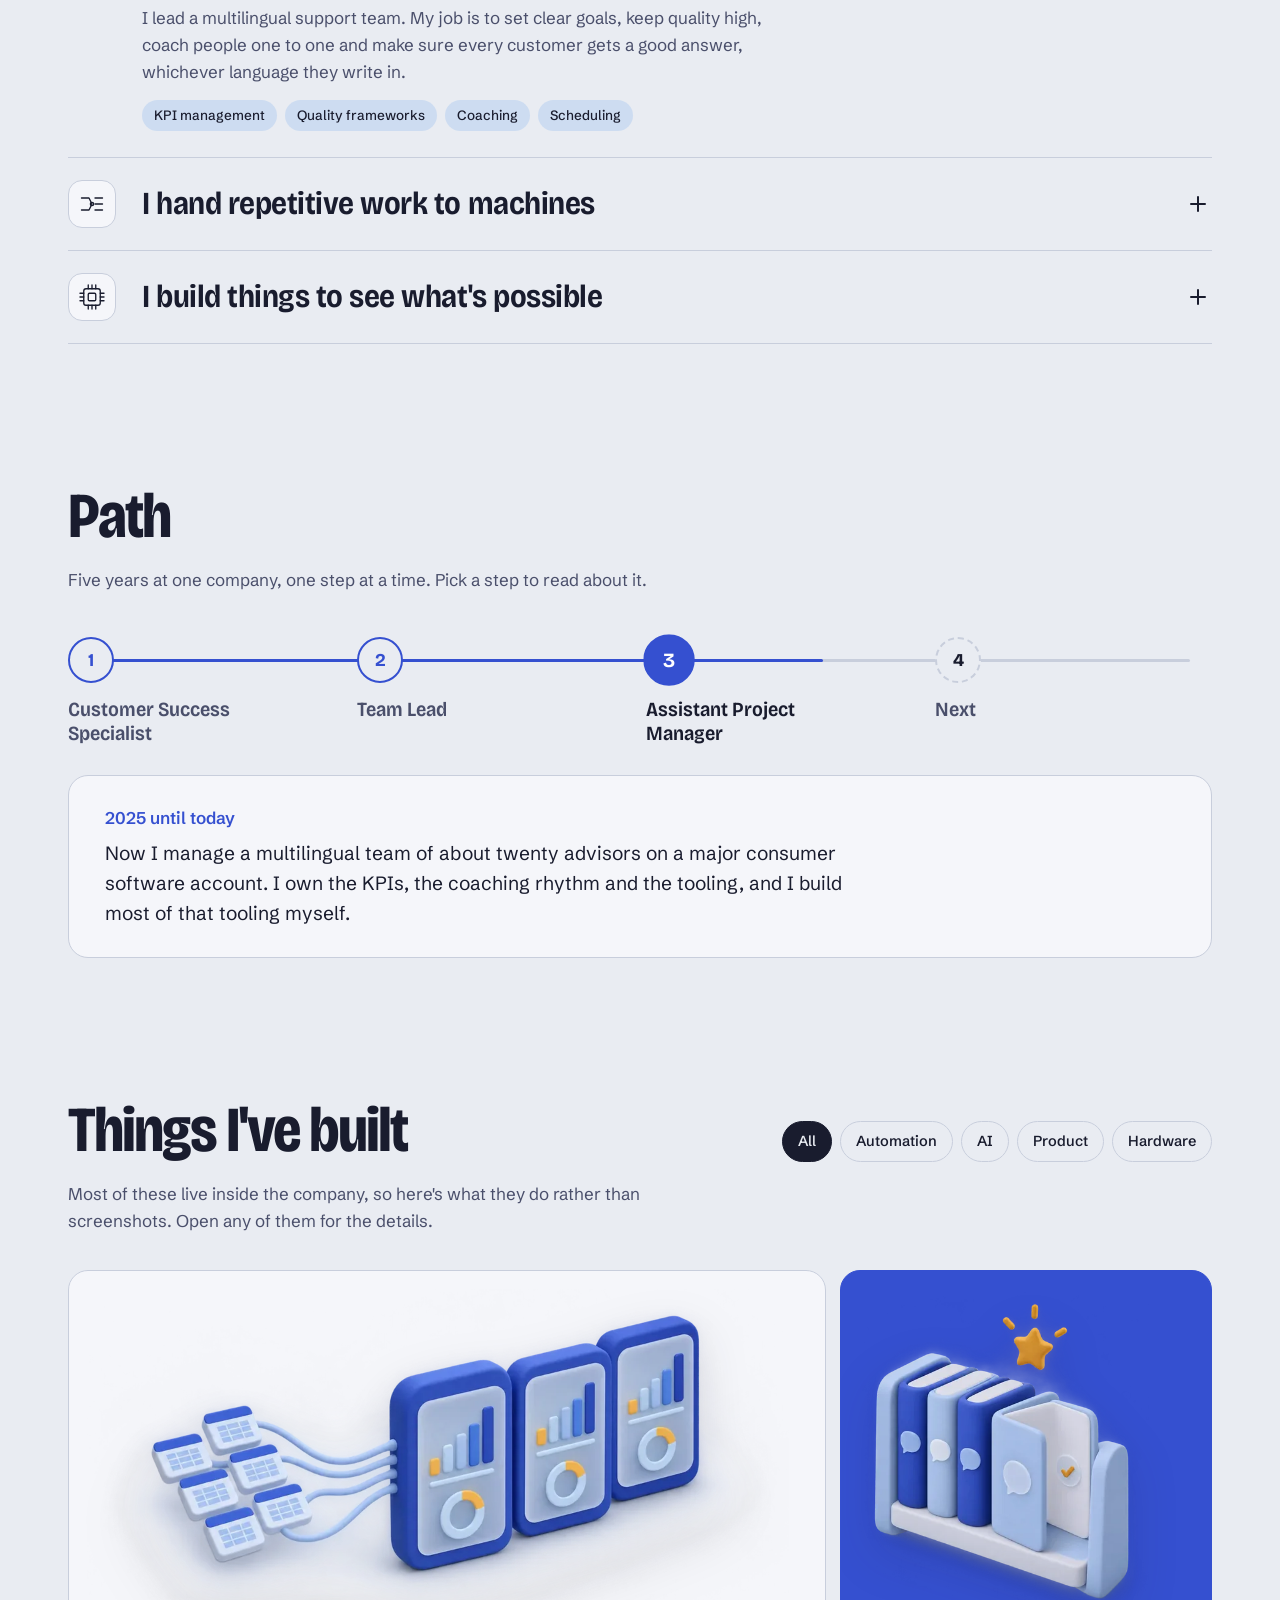
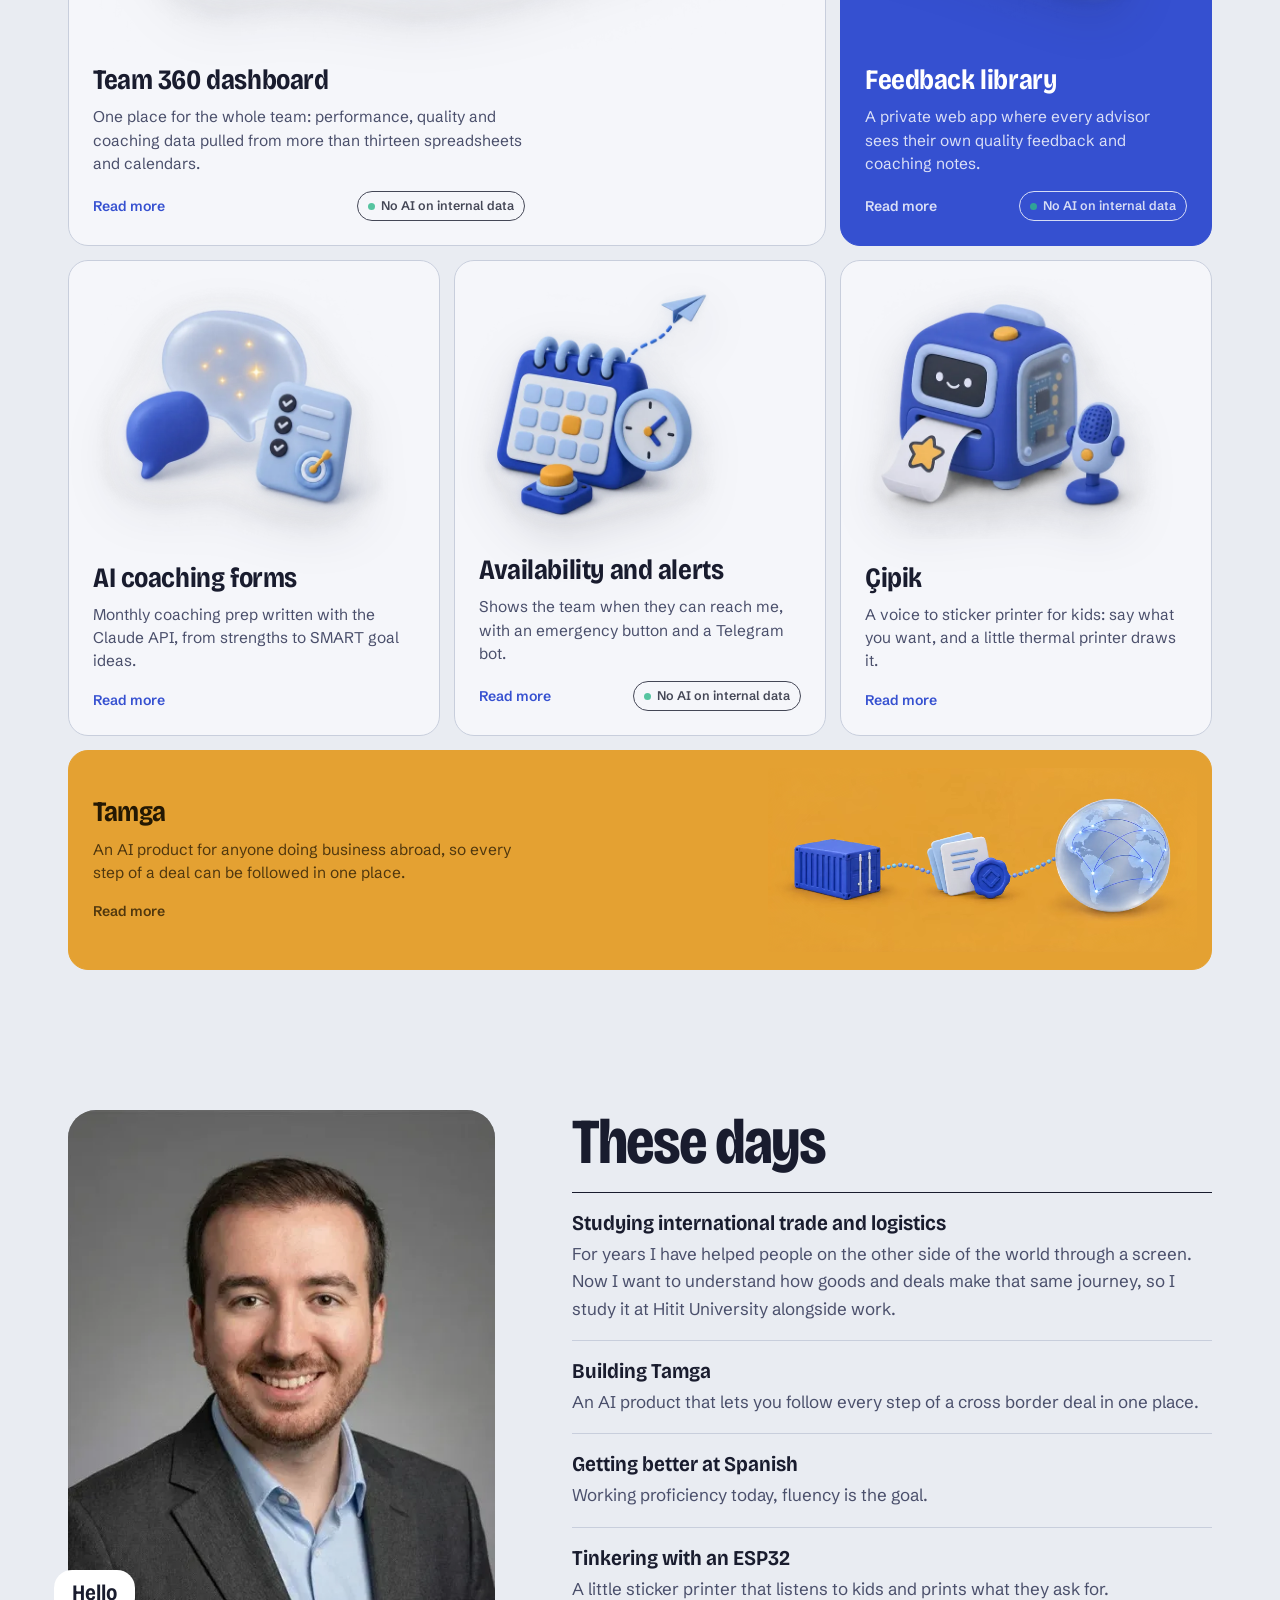
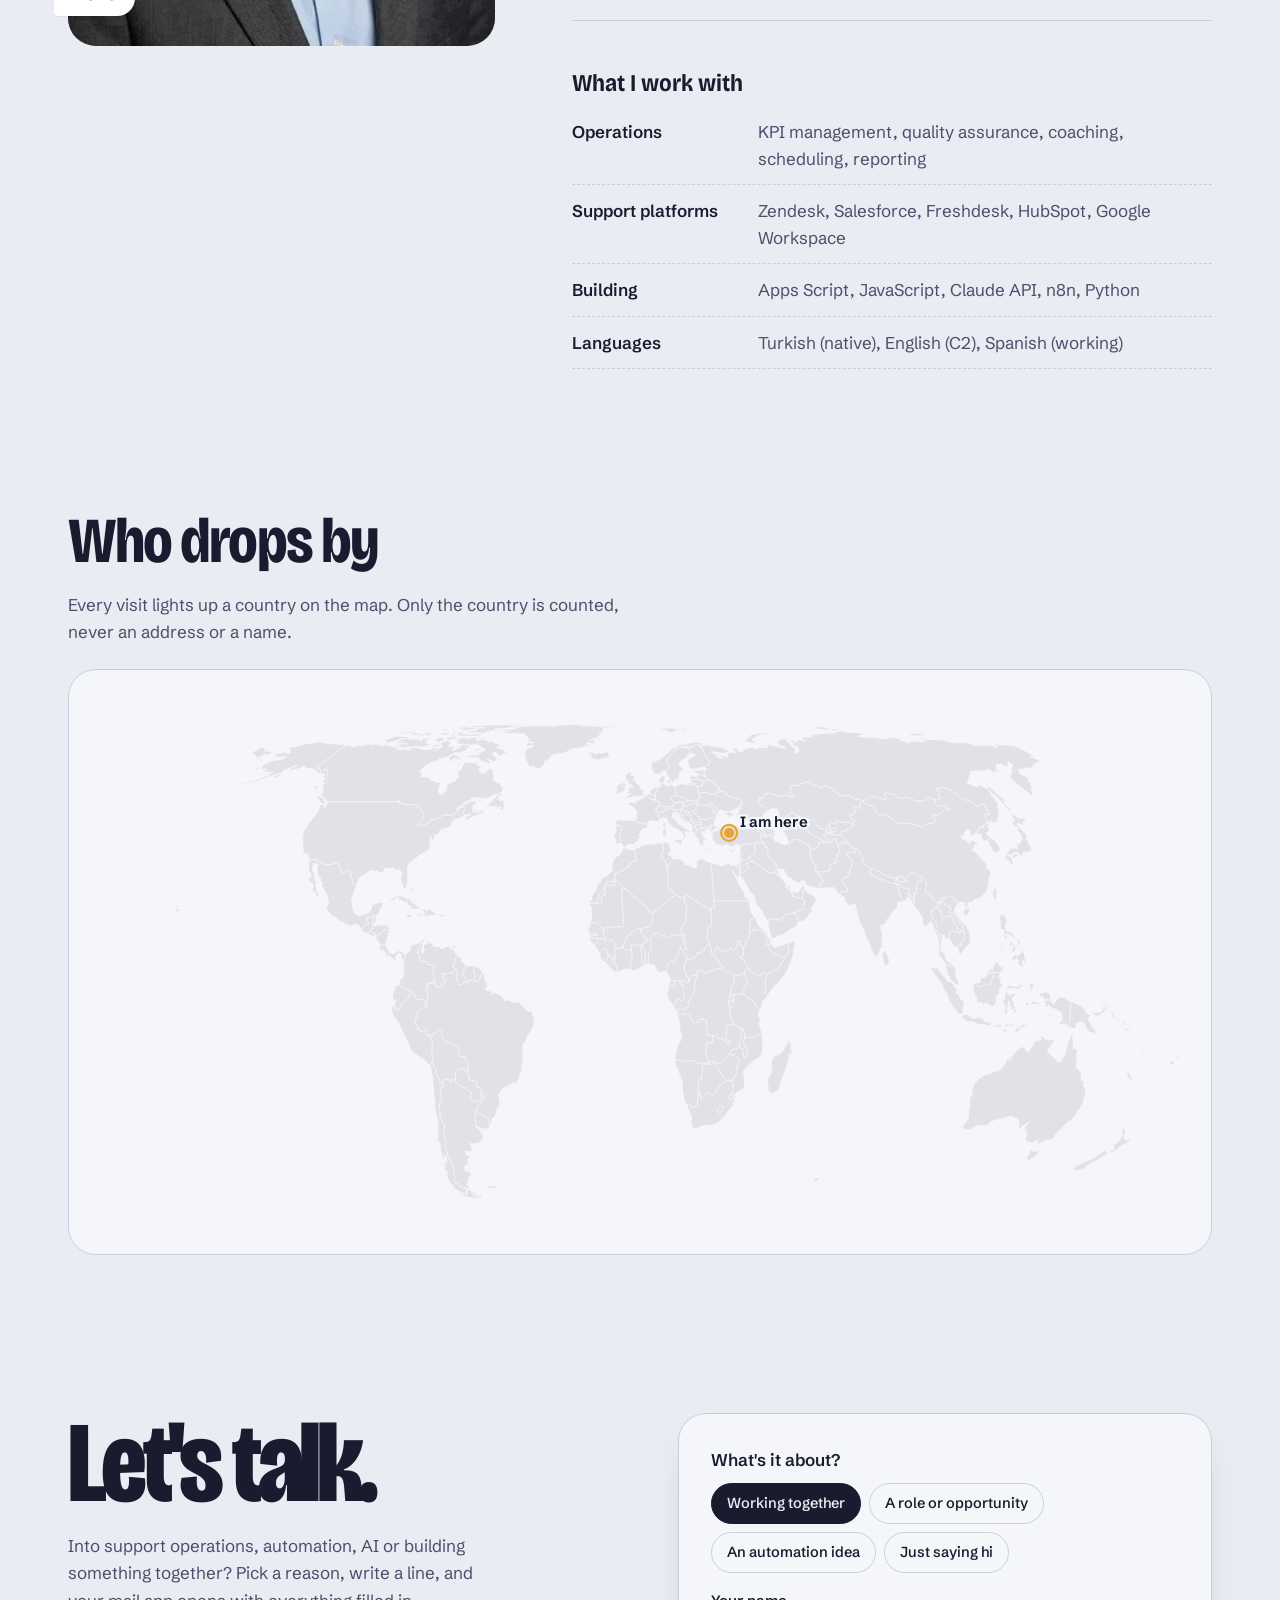
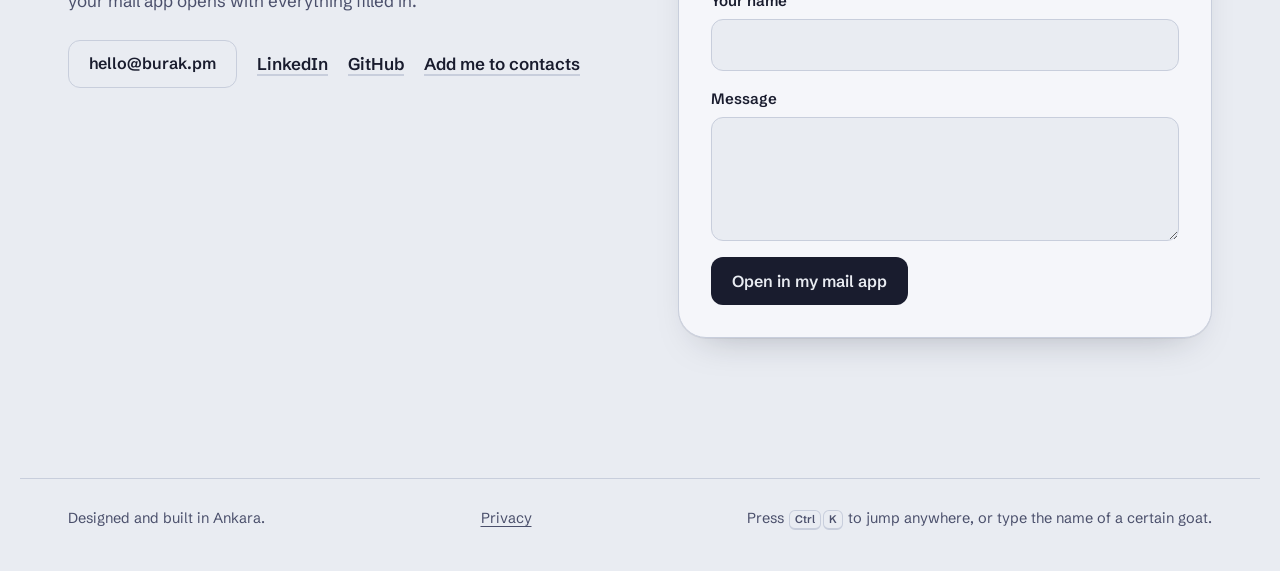
==== commit 66aba89b: "Reserve map space to avoid layout shift Co-Authored-By: Claude Opus 5.5 <noreply@anthropic.com> Clau" ====
--- a/index.html
+++ b/index.html
@@ -27,8 +27,8 @@
 <link rel="manifest" href="/site.webmanifest">
 <link rel="preload" href="/assets/fonts/bricolage-grotesque-latin-standard-normal.woff2" as="font" type="font/woff2" crossorigin>
 <link rel="preload" href="/assets/fonts/schibsted-grotesk-latin-wght-normal.woff2" as="font" type="font/woff2" crossorigin>
-<link rel="stylesheet" href="/styles.css?v=20261008h">
-<script src="/boot.js?v=20261008h"></script>
+<link rel="stylesheet" href="/styles.css?v=20261008i">
+<script src="/boot.js?v=20261008i"></script>
 <script type="application/ld+json">
 {"@context":"https://schema.org","@type":"Person","name":"Burak Cevik","url":"https://burak.pm","email":"mailto:hello@burak.pm","image":"https://burak.pm/assets/burak.jpg","jobTitle":"Assistant Project Manager","worksFor":{"@type":"Organization","name":"ModSquad","url":"https://modsquad.com"},"address":{"@type":"PostalAddress","addressLocality":"Ankara","addressCountry":"TR"},"knowsLanguage":["tr","en","es"],"sameAs":["https://linkedin.com/in/bcvk","https://github.com/bcvk"]}
 </script>
@@ -334,6 +334,6 @@
 <div class="toast" role="status" aria-live="polite" data-toast></div>
 <div class="biko" data-biko aria-hidden="true"><img src="/assets/biko.svg" alt="" width="72" height="72"><span class="biko__say" data-biko-say></span></div>
 
-<script src="/app.js?v=20261008h" defer></script>
+<script src="/app.js?v=20261008i" defer></script>
 </body>
 </html>
--- a/styles.css
+++ b/styles.css
@@ -725,3 +725,7 @@
 .footer__links a { color: inherit; text-underline-offset: 3px; }
 .composer__privacy { margin: -4px 0 0; font-size: 13.5px; color: var(--ink-2); }
 .composer__privacy a { color: inherit; }
+
+/* reserve the map area so lazy loading does not shift the page */
+.map__svg { aspect-ratio: 960 / 470; }
+.map__svg svg { display: block; width: 100%; height: 100%; }
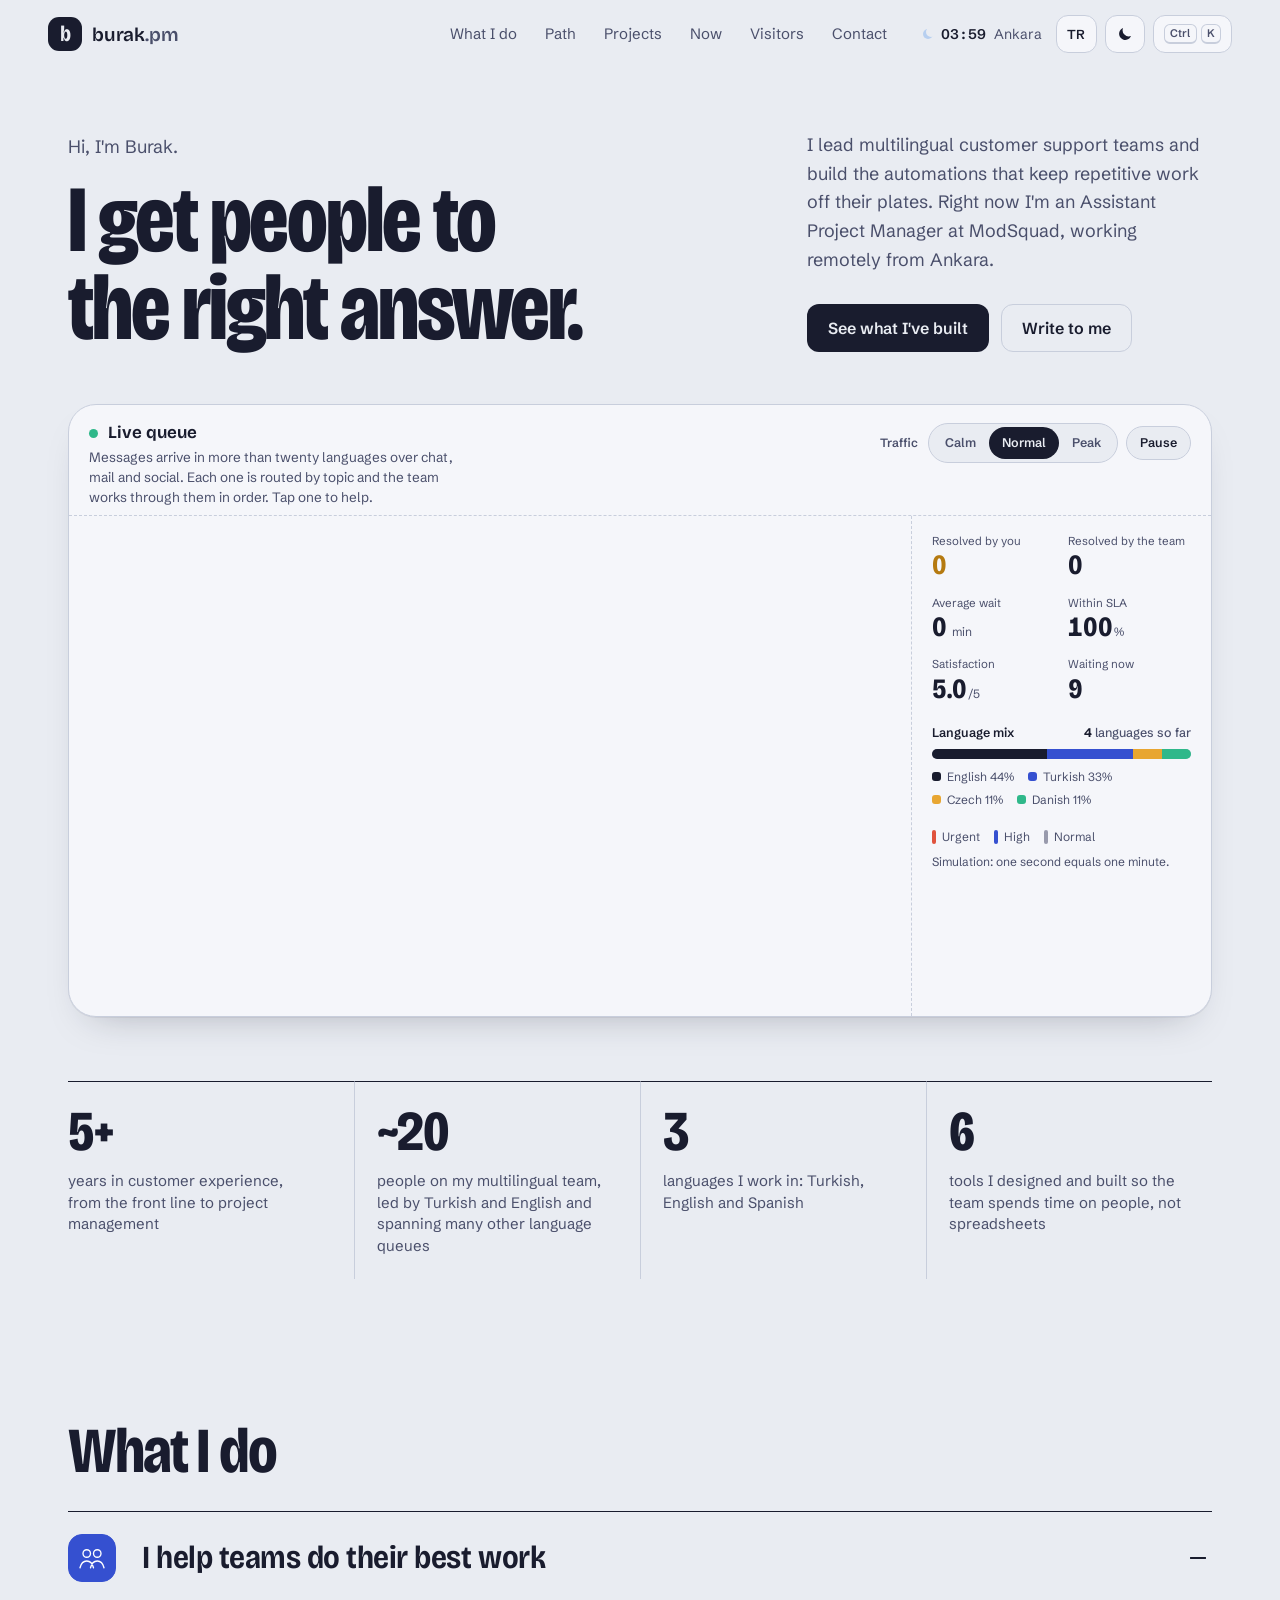
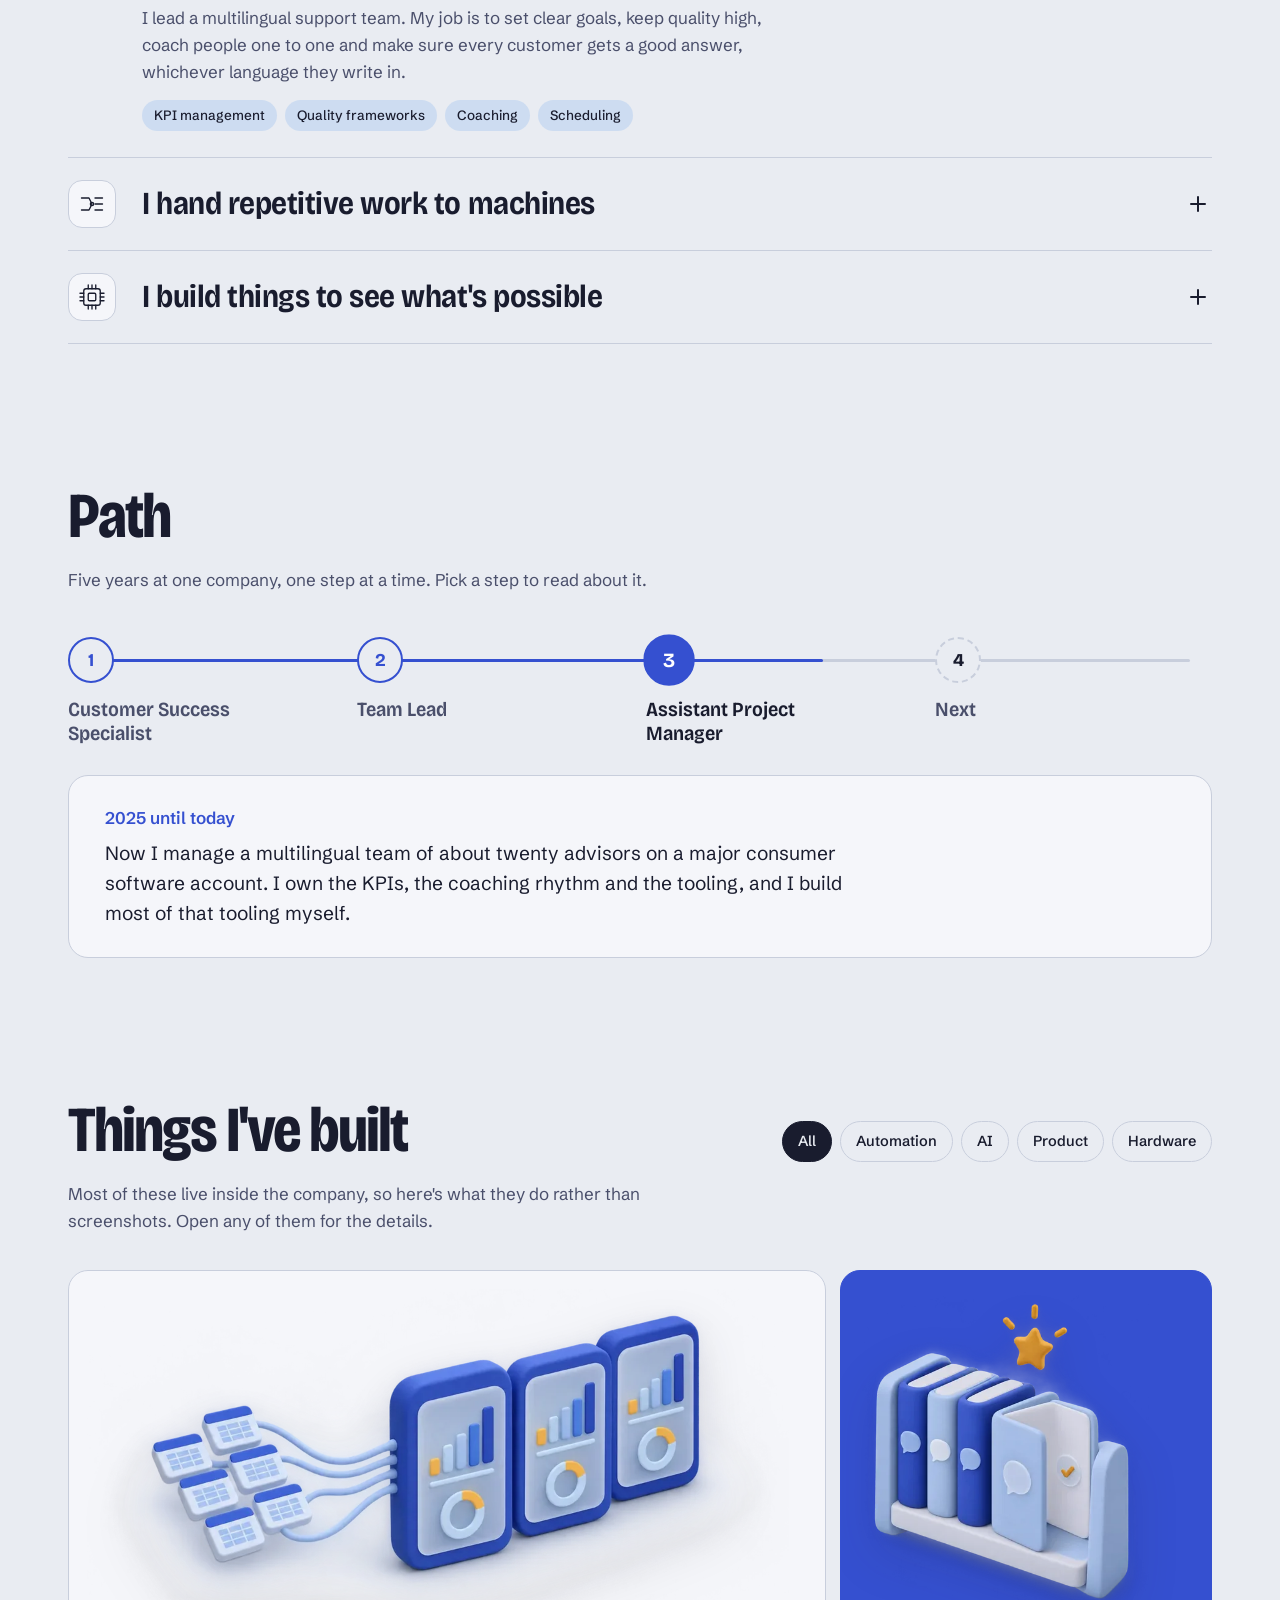
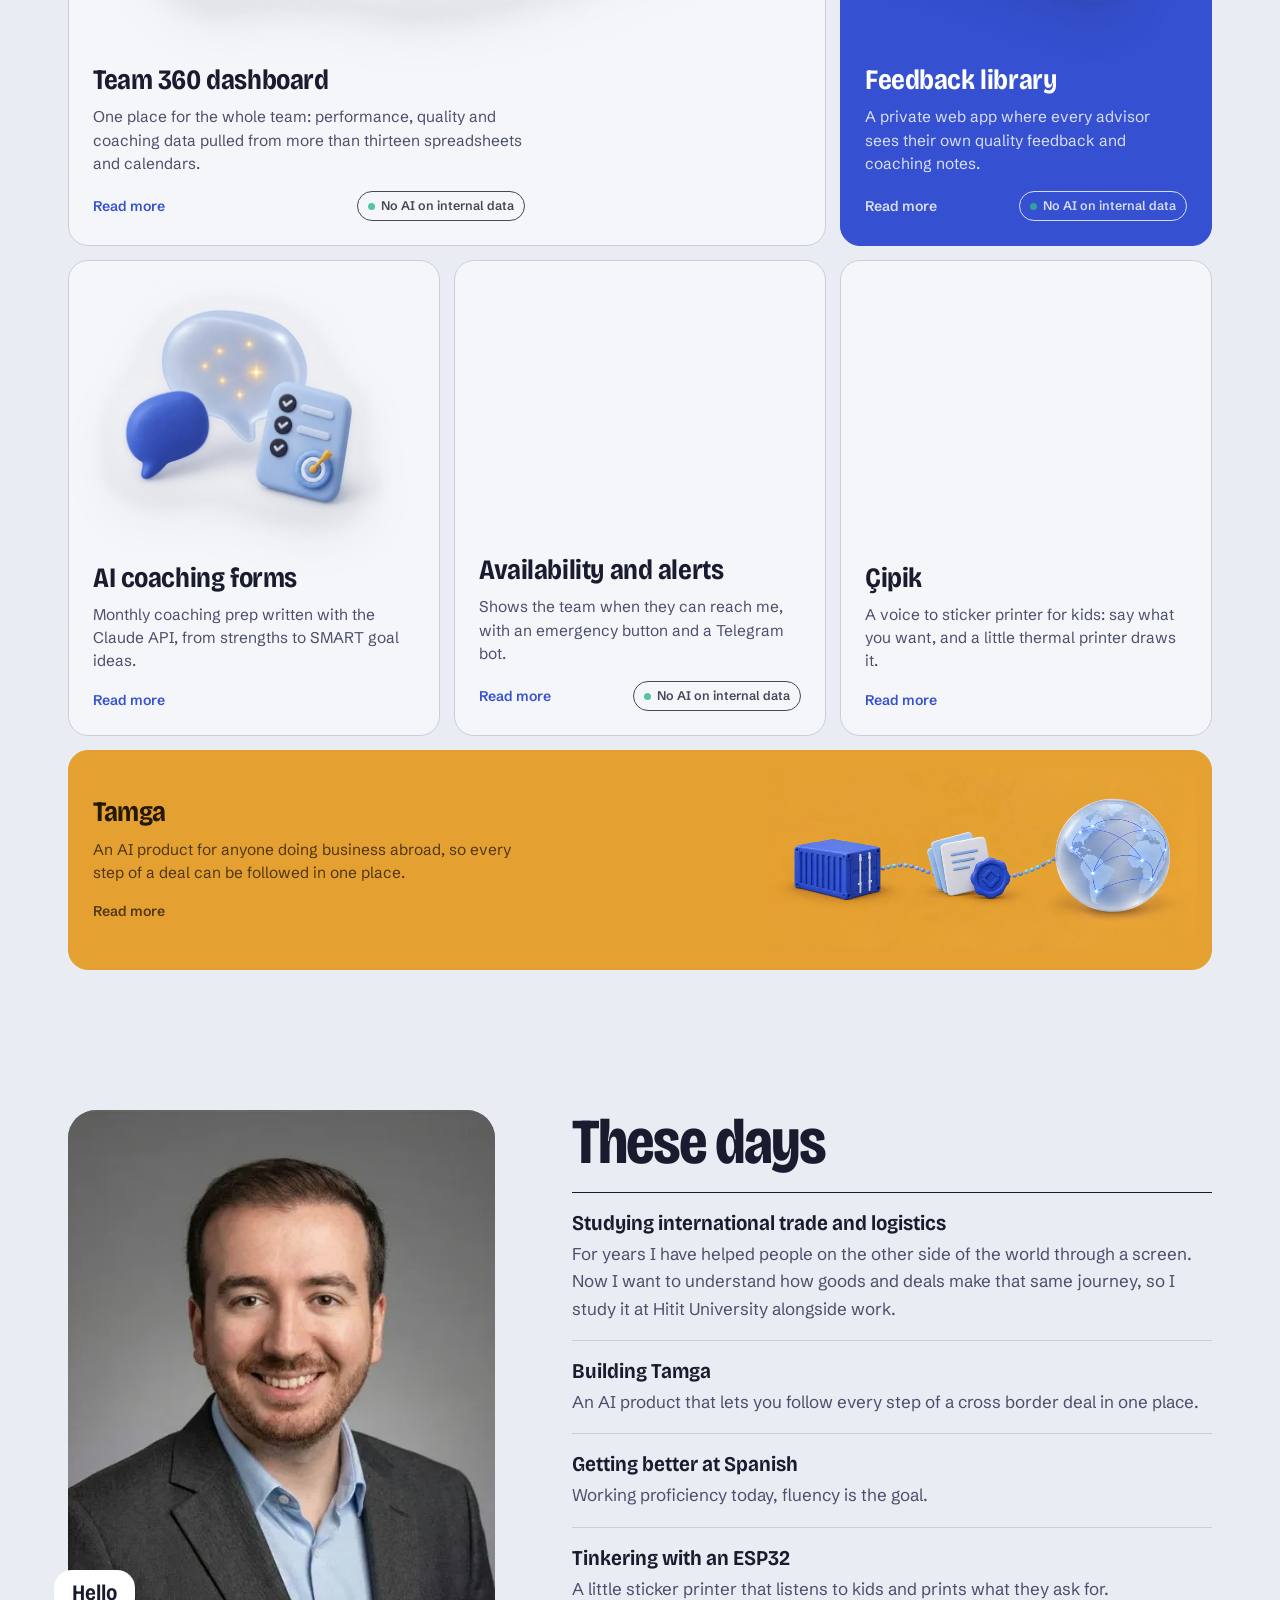
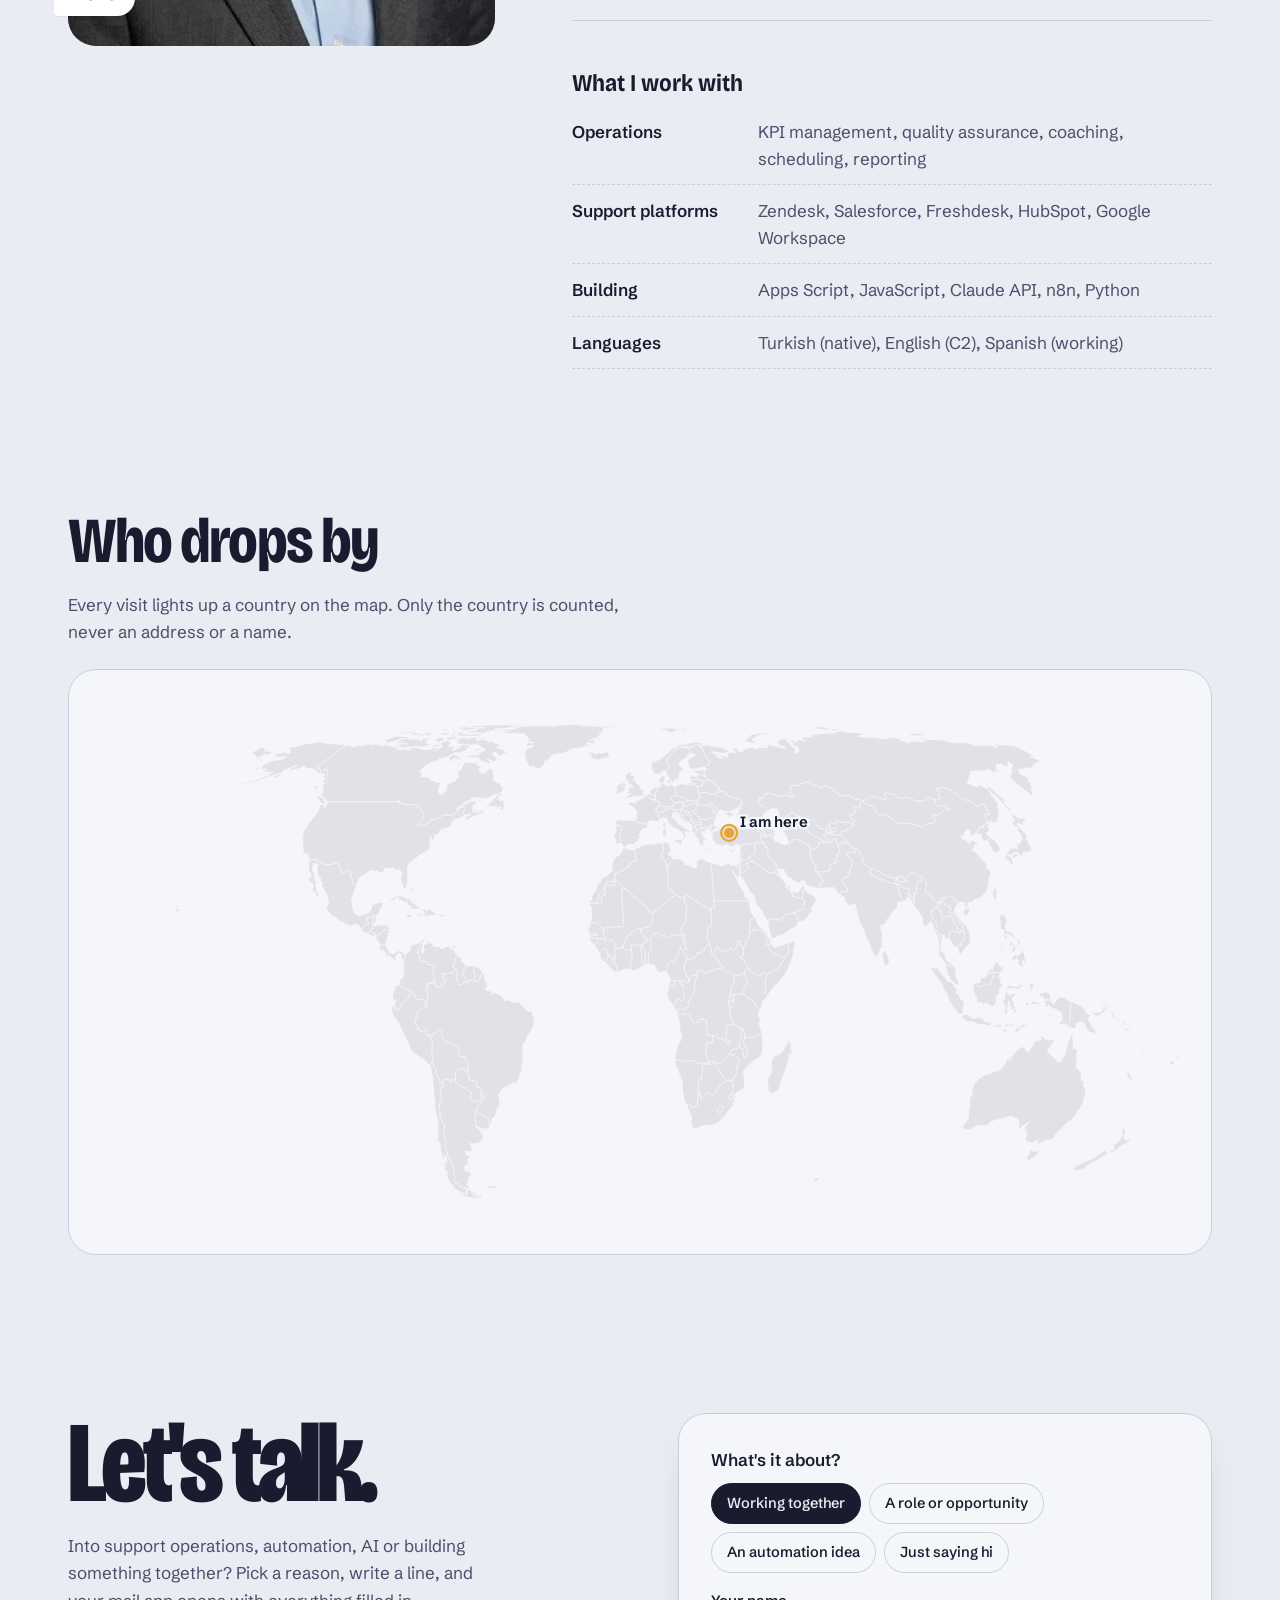
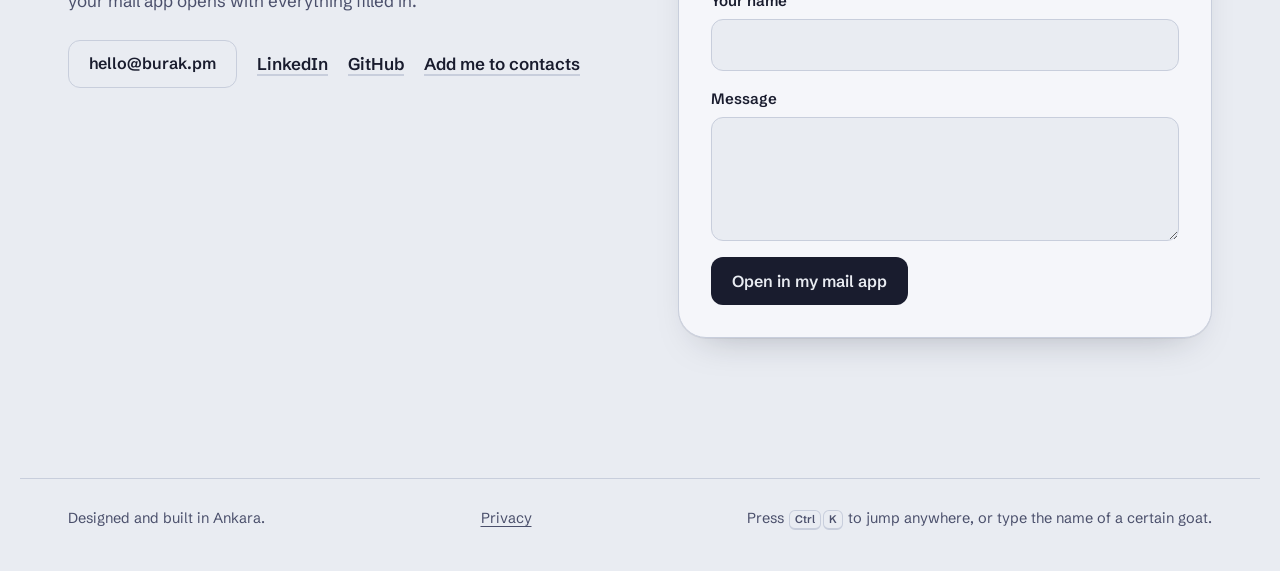
==== commit 1be0bb94: "Use Çevik spelling in titles, schema and contact card Co-Authored-By: Claude Opus 5.5 <noreply@anthr" ====
--- a/index.html
+++ b/index.html
@@ -3,9 +3,9 @@
 <head>
 <meta charset="utf-8">
 <meta name="viewport" content="width=device-width, initial-scale=1, viewport-fit=cover">
-<title>Burak Cevik | Customer experience operations and automation</title>
-<meta name="description" content="Burak Cevik leads multilingual customer support teams and builds automations that take repetitive work off people's plates. Based in Ankara, working remotely.">
-<meta name="author" content="Burak Cevik">
+<title>Burak Çevik | Customer experience operations and automation</title>
+<meta name="description" content="Burak Çevik leads multilingual customer support teams and builds automations that take repetitive work off people's plates. Based in Ankara, working remotely.">
+<meta name="author" content="Burak Çevik">
 <link rel="canonical" href="https://burak.pm/">
 <link rel="alternate" hreflang="en" href="https://burak.pm/">
 <link rel="alternate" hreflang="tr" href="https://burak.pm/tr">
@@ -16,7 +16,7 @@
 <meta property="og:url" content="https://burak.pm/">
 <meta property="og:locale" content="en_US">
 <meta property="og:locale:alternate" content="tr_TR">
-<meta property="og:title" content="Burak Cevik">
+<meta property="og:title" content="Burak Çevik">
 <meta property="og:description" content="I get people to the right answer. Multilingual support operations, team leadership and automation.">
 <meta property="og:image" content="https://burak.pm/assets/og.png">
 <meta property="og:image:width" content="1200">
@@ -27,10 +27,10 @@
 <link rel="manifest" href="/site.webmanifest">
 <link rel="preload" href="/assets/fonts/bricolage-grotesque-latin-standard-normal.woff2" as="font" type="font/woff2" crossorigin>
 <link rel="preload" href="/assets/fonts/schibsted-grotesk-latin-wght-normal.woff2" as="font" type="font/woff2" crossorigin>
-<link rel="stylesheet" href="/styles.css?v=20261008i">
-<script src="/boot.js?v=20261008i"></script>
+<link rel="stylesheet" href="/styles.css?v=20261008j">
+<script src="/boot.js?v=20261008j"></script>
 <script type="application/ld+json">
-{"@context":"https://schema.org","@type":"Person","name":"Burak Cevik","url":"https://burak.pm","email":"mailto:hello@burak.pm","image":"https://burak.pm/assets/burak.jpg","jobTitle":"Assistant Project Manager","worksFor":{"@type":"Organization","name":"ModSquad","url":"https://modsquad.com"},"address":{"@type":"PostalAddress","addressLocality":"Ankara","addressCountry":"TR"},"knowsLanguage":["tr","en","es"],"sameAs":["https://linkedin.com/in/bcvk","https://github.com/bcvk"]}
+{"@context":"https://schema.org","@type":"Person","name":"Burak Çevik","alternateName":["Burak Cevik","bcvk"],"url":"https://burak.pm","email":"mailto:hello@burak.pm","image":"https://burak.pm/assets/burak.jpg","jobTitle":"Assistant Project Manager","worksFor":{"@type":"Organization","name":"ModSquad","url":"https://modsquad.com"},"address":{"@type":"PostalAddress","addressLocality":"Ankara","addressCountry":"TR"},"knowsLanguage":["tr","en","es"],"sameAs":["https://linkedin.com/in/bcvk","https://github.com/bcvk"]}
 </script>
 </head>
 <body>
@@ -200,7 +200,7 @@
       <div class="now__photo">
       <picture>
         <source srcset="/assets/burak.webp" type="image/webp">
-        <img src="/assets/burak.jpg" width="491" height="617" alt="Portrait of Burak Cevik" loading="lazy" decoding="async">
+        <img src="/assets/burak.jpg" width="491" height="617" alt="Portrait of Burak Çevik" loading="lazy" decoding="async">
       </picture>
       <p class="hola" aria-live="off"><span data-greet>Merhaba</span></p>
       </div>
@@ -334,6 +334,6 @@
 <div class="toast" role="status" aria-live="polite" data-toast></div>
 <div class="biko" data-biko aria-hidden="true"><img src="/assets/biko.svg" alt="" width="72" height="72"><span class="biko__say" data-biko-say></span></div>
 
-<script src="/app.js?v=20261008i" defer></script>
+<script src="/app.js?v=20261008j" defer></script>
 </body>
 </html>
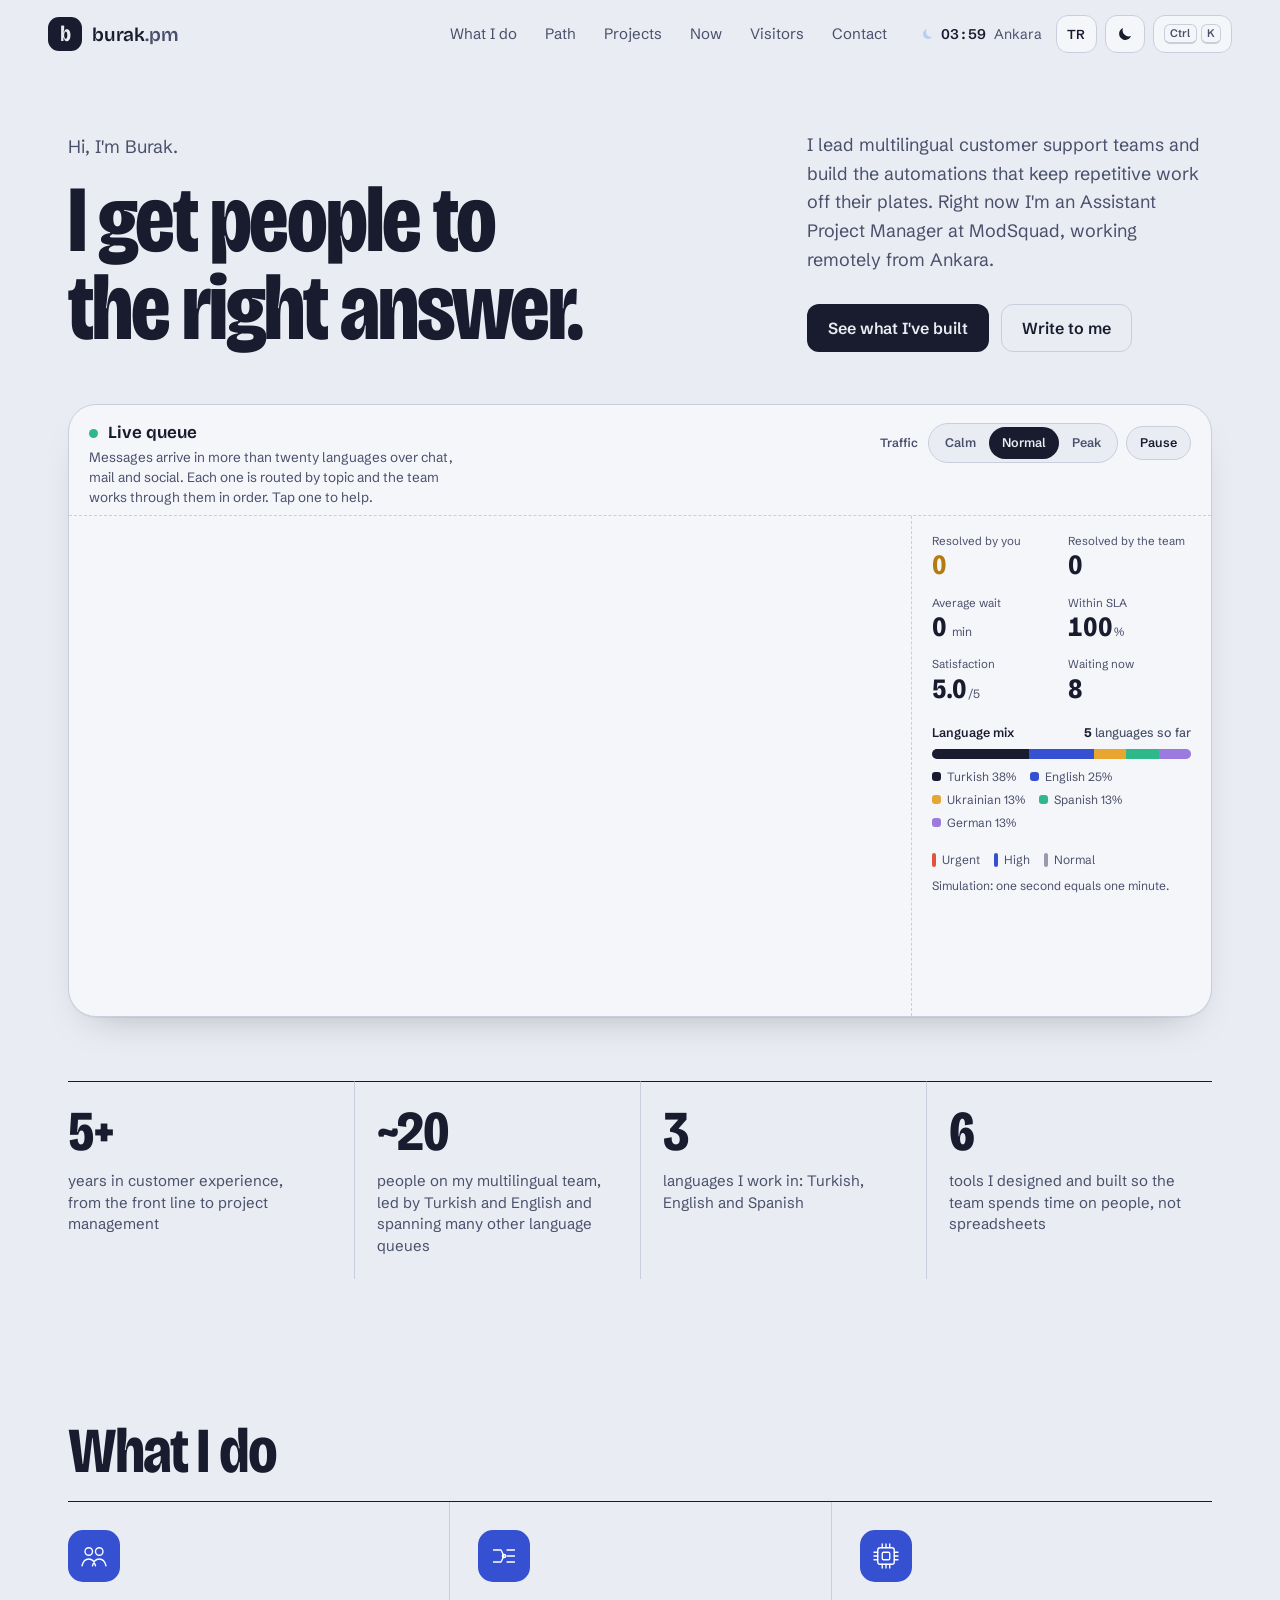
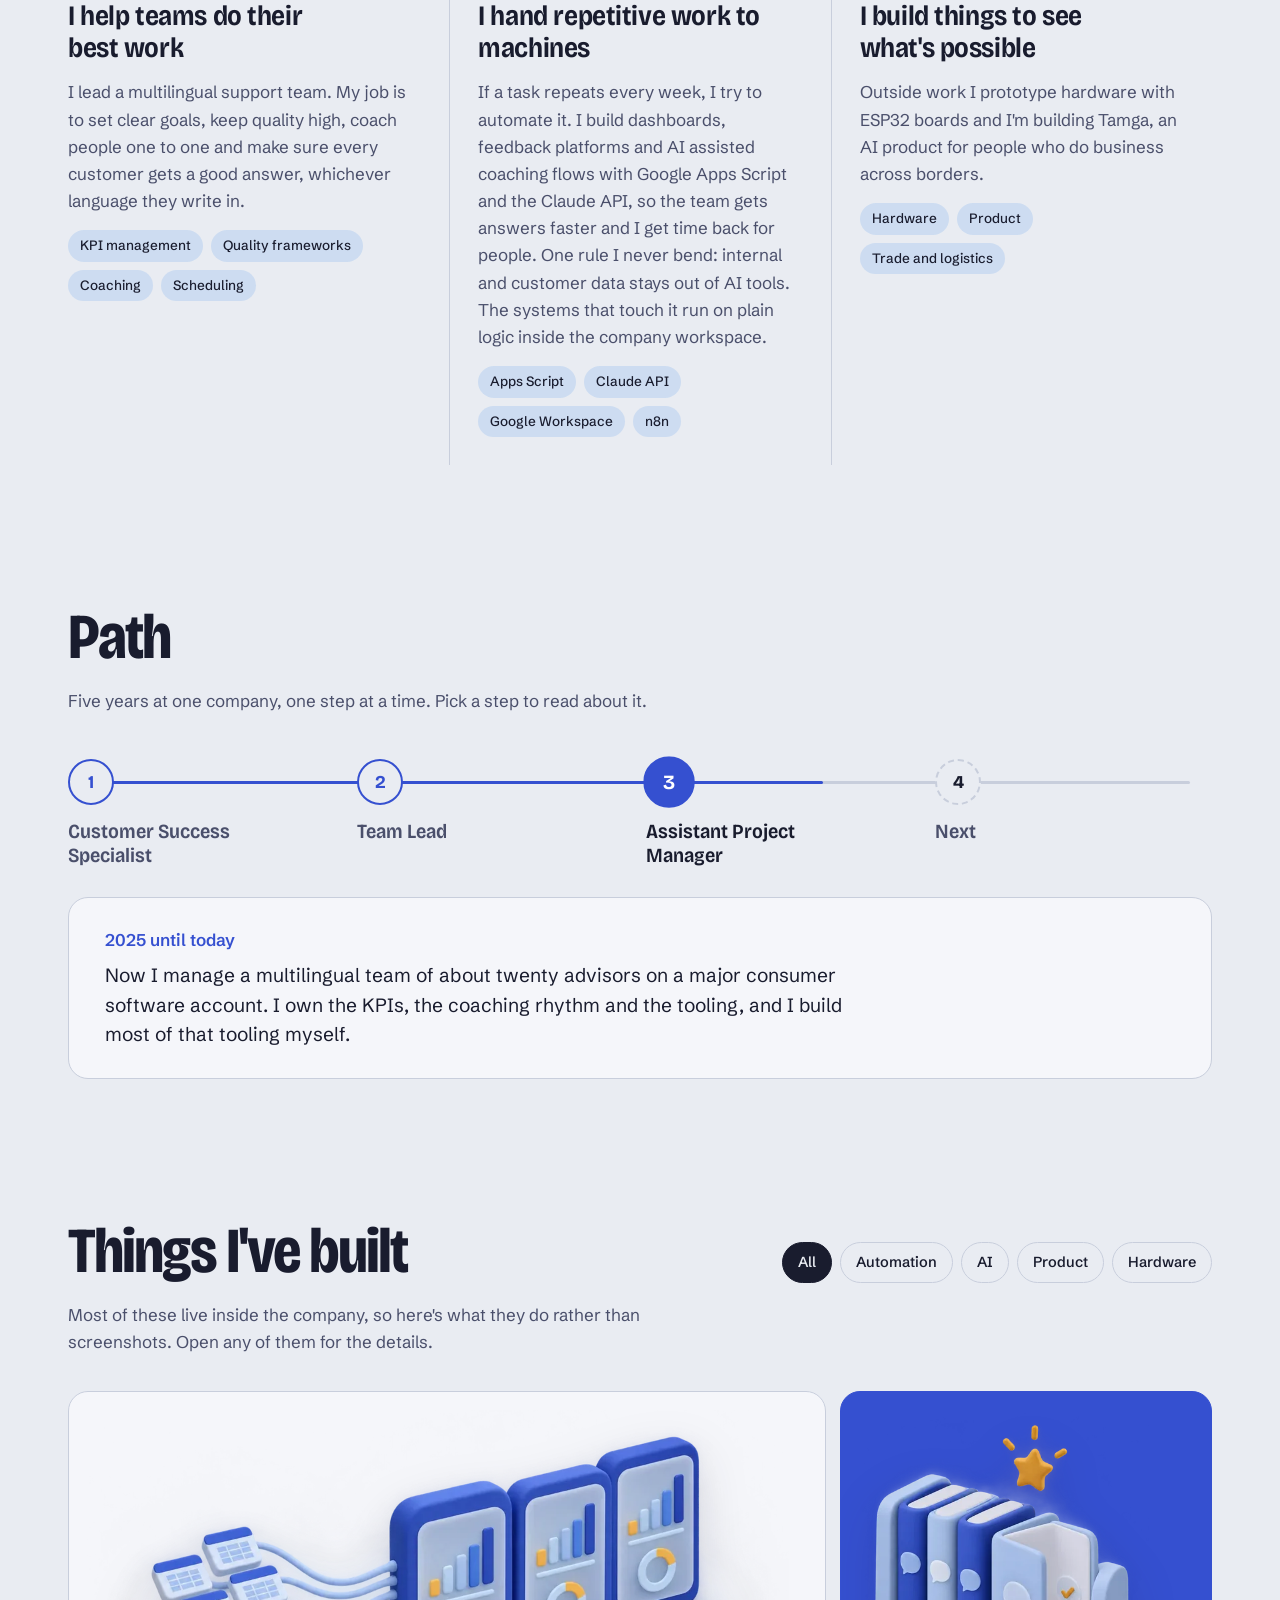
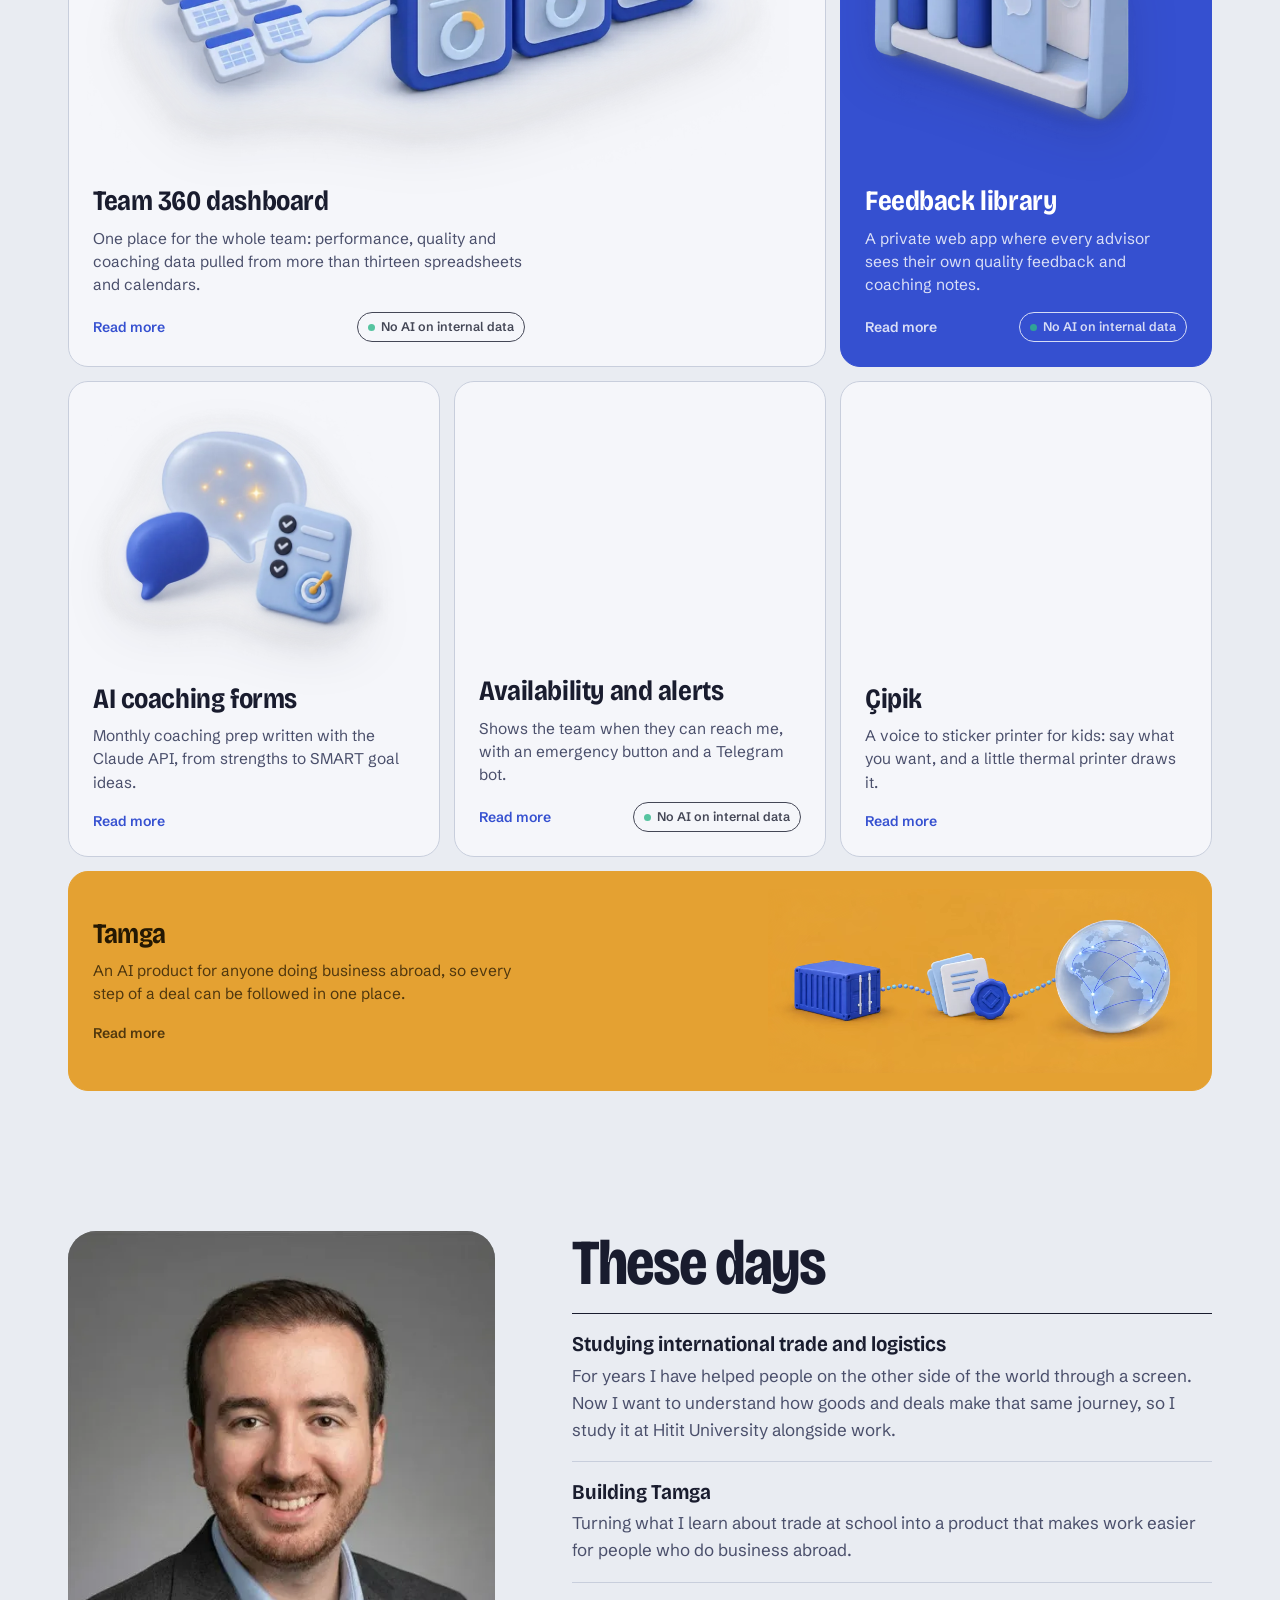
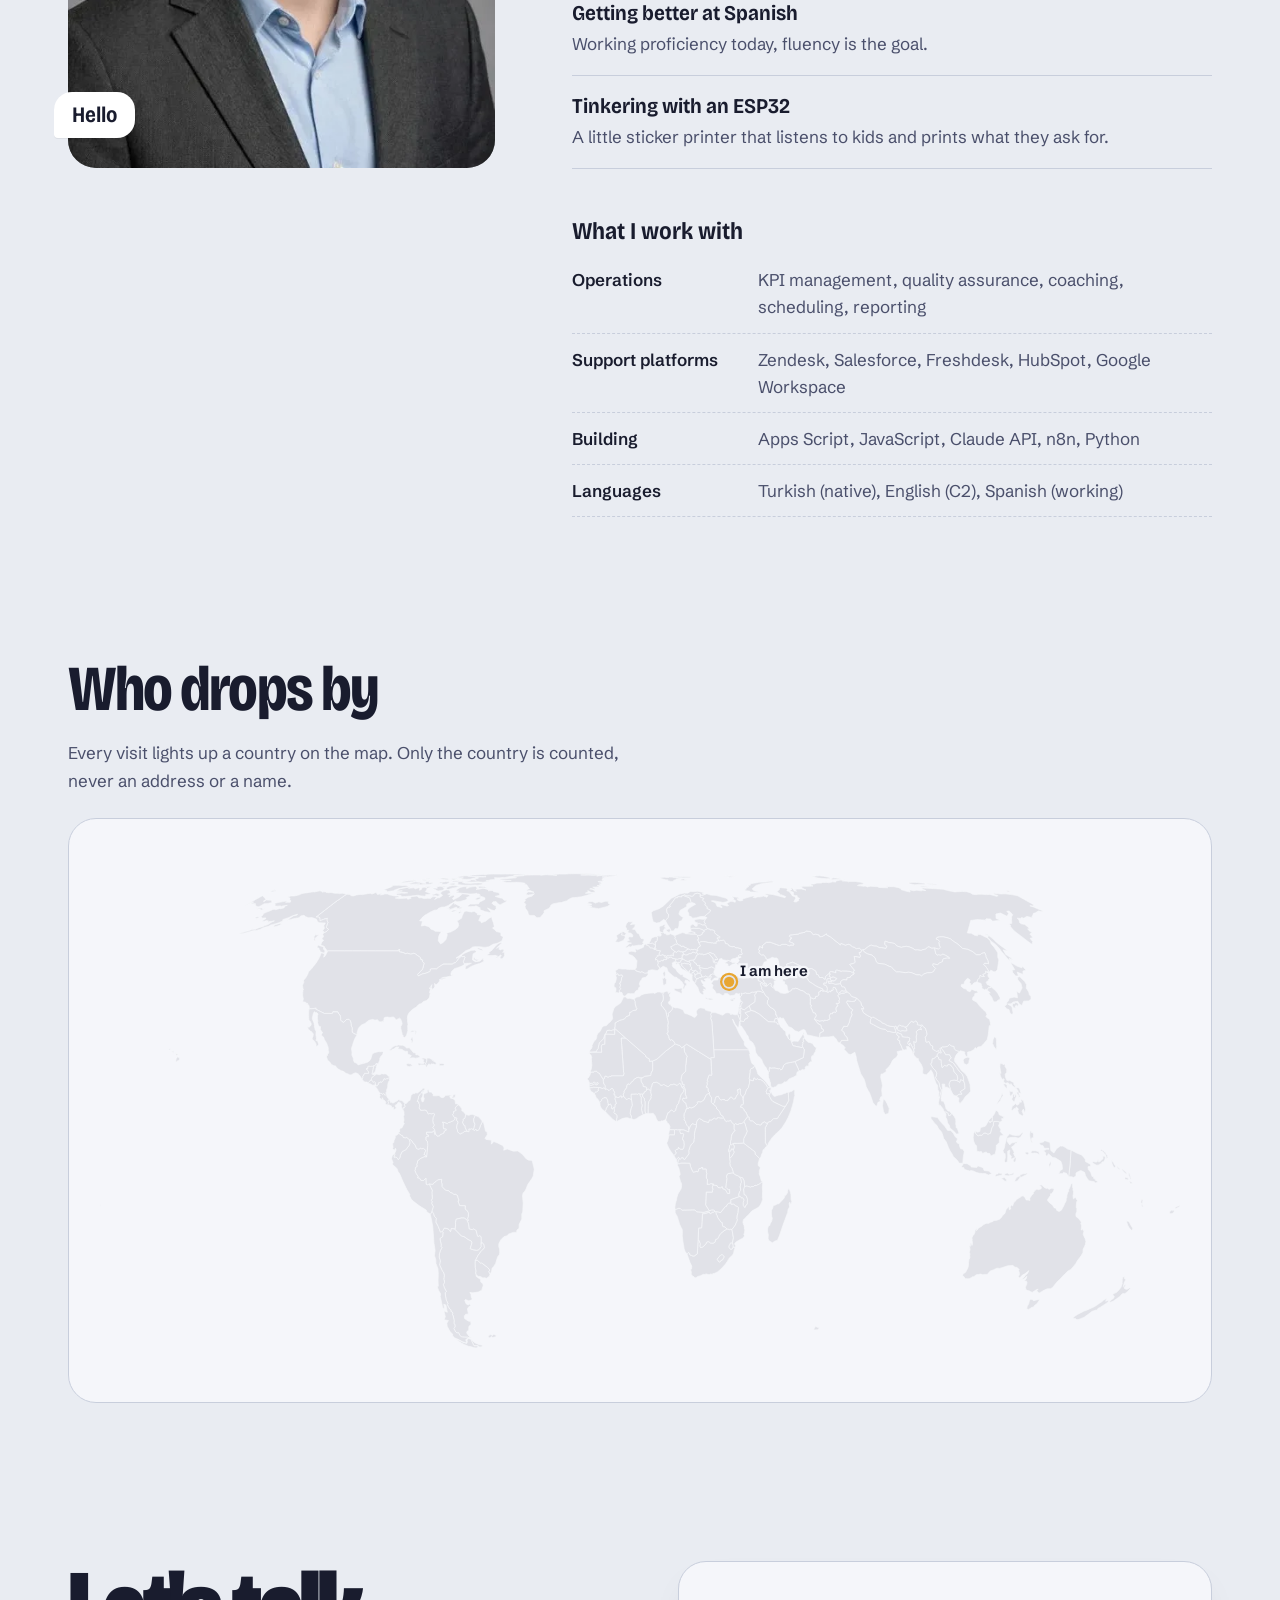
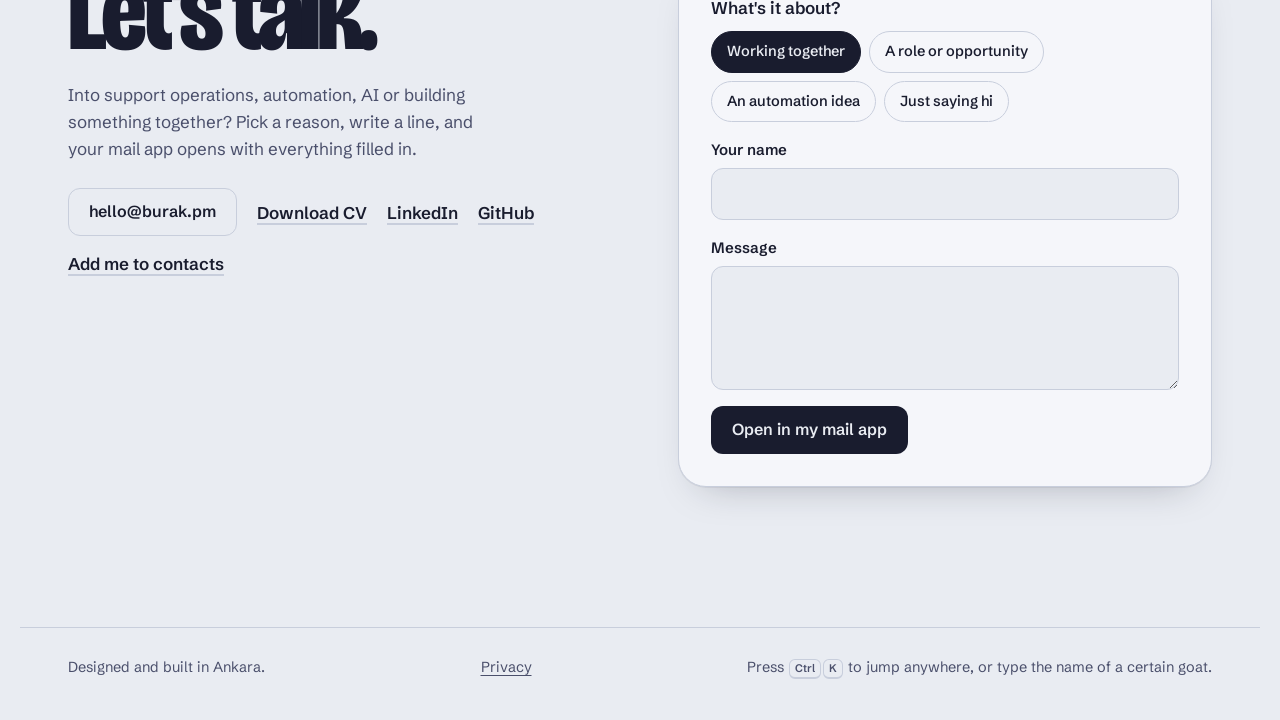
==== commit 46fe537f: "Audit fixes: canonical host, open work grid, mobile timeline, case studies, CV - Redirect www, pages" ====
--- a/index.html
+++ b/index.html
@@ -27,8 +27,8 @@
 <link rel="manifest" href="/site.webmanifest">
 <link rel="preload" href="/assets/fonts/bricolage-grotesque-latin-standard-normal.woff2" as="font" type="font/woff2" crossorigin>
 <link rel="preload" href="/assets/fonts/schibsted-grotesk-latin-wght-normal.woff2" as="font" type="font/woff2" crossorigin>
-<link rel="stylesheet" href="/styles.css?v=20261008j">
-<script src="/boot.js?v=20261008j"></script>
+<link rel="stylesheet" href="/styles.css?v=20261013a">
+<script src="/boot.js?v=20261013a"></script>
 <script type="application/ld+json">
 {"@context":"https://schema.org","@type":"Person","name":"Burak Çevik","alternateName":["Burak Cevik","bcvk"],"url":"https://burak.pm","email":"mailto:hello@burak.pm","image":"https://burak.pm/assets/burak.jpg","jobTitle":"Assistant Project Manager","worksFor":{"@type":"Organization","name":"ModSquad","url":"https://modsquad.com"},"address":{"@type":"PostalAddress","addressLocality":"Ankara","addressCountry":"TR"},"knowsLanguage":["tr","en","es"],"sameAs":["https://linkedin.com/in/bcvk","https://github.com/bcvk"]}
 </script>
@@ -129,37 +129,34 @@
     <h2 class="section__title" id="work-title" data-i18n="work.title">What I do</h2>
     <div class="work__list" role="list">
       <div class="lane" role="listitem">
-        <button class="lane__head" type="button" aria-expanded="true">
+        <div class="lane__head">
           <span class="lane__glyph" aria-hidden="true"><svg viewBox="0 0 40 40"><circle cx="13" cy="14" r="5"/><circle cx="27" cy="14" r="5"/><path d="M4 33c1.5-6 5-9 9-9s7.5 3 9 9M18 33c1.5-6 5-9 9-9s7.5 3 9 9"/></svg></span>
-          <span class="lane__title" data-i18n="work.a.title">I help teams do their best work</span>
-          <span class="lane__toggle" aria-hidden="true"></span>
-        </button>
-        <div class="lane__body"><div class="lane__inner">
+          <h3 class="lane__title" data-i18n="work.a.title">I help teams do their best work</h3>
+        </div>
+        <div class="lane__body">
           <p data-i18n="work.a.body">I lead a multilingual support team. My job is to set clear goals, keep quality high, coach people one to one and make sure every customer gets a good answer, whichever language they write in.</p>
           <ul class="tags"><li data-i18n="tag.kpi">KPI management</li><li data-i18n="tag.qa">Quality frameworks</li><li data-i18n="tag.coaching">Coaching</li><li data-i18n="tag.wfm">Scheduling</li></ul>
-        </div></div>
+        </div>
       </div>
       <div class="lane" role="listitem">
-        <button class="lane__head" type="button" aria-expanded="false">
+        <div class="lane__head">
           <span class="lane__glyph" aria-hidden="true"><svg viewBox="0 0 40 40"><path d="M6 12h10l4 8-4 8H6M24 12h10M24 20h10M24 28h10"/><circle cx="20" cy="20" r="2.2"/></svg></span>
-          <span class="lane__title" data-i18n="work.b.title">I hand repetitive work to machines</span>
-          <span class="lane__toggle" aria-hidden="true"></span>
-        </button>
-        <div class="lane__body"><div class="lane__inner">
+          <h3 class="lane__title" data-i18n="work.b.title">I hand repetitive work to machines</h3>
+        </div>
+        <div class="lane__body">
           <p data-i18n="work.b.body">If a task repeats every week, I try to automate it. I build dashboards, feedback platforms and AI assisted coaching flows with Google Apps Script and the Claude API, so the team gets answers faster and I get time back for people. One rule I never bend: internal and customer data stays out of AI tools. The systems that touch it run on plain logic inside the company workspace.</p>
           <ul class="tags"><li>Apps Script</li><li>Claude API</li><li>Google Workspace</li><li>n8n</li></ul>
-        </div></div>
+        </div>
       </div>
       <div class="lane" role="listitem">
-        <button class="lane__head" type="button" aria-expanded="false">
+        <div class="lane__head">
           <span class="lane__glyph" aria-hidden="true"><svg viewBox="0 0 40 40"><rect x="9" y="9" width="22" height="22" rx="3"/><path d="M15 9V4M20 9V4M25 9V4M15 36v-5M20 36v-5M25 36v-5M9 15H4M9 20H4M9 25H4M36 15h-5M36 20h-5M36 25h-5"/><rect x="15" y="15" width="10" height="10" rx="1.5"/></svg></span>
-          <span class="lane__title" data-i18n="work.c.title">I build things to see what's possible</span>
-          <span class="lane__toggle" aria-hidden="true"></span>
-        </button>
-        <div class="lane__body"><div class="lane__inner">
+          <h3 class="lane__title" data-i18n="work.c.title">I build things to see what's possible</h3>
+        </div>
+        <div class="lane__body">
           <p data-i18n="work.c.body">Outside work I prototype hardware with ESP32 boards and I'm building Tamga, an AI product for people who do business across borders.</p>
           <ul class="tags"><li data-i18n="tag.hw">Hardware</li><li data-i18n="tag.product">Product</li><li data-i18n="tag.trade">Trade and logistics</li></ul>
-        </div></div>
+        </div>
       </div>
     </div>
   </section>
@@ -260,6 +257,7 @@
       <div class="contact__direct">
         <a class="btn btn--solid" data-booking href="#" target="_blank" rel="noopener" hidden><svg class="ico" viewBox="0 0 24 24" aria-hidden="true"><rect x="3.5" y="5" width="17" height="15" rx="3"/><path d="M3.5 10h17M8 3v4M16 3v4"/></svg><span data-i18n="contact.book">Book a call</span></a>
         <button class="btn btn--ghost" type="button" data-action="copy-email"><span>hello@burak.pm</span><span class="sr" data-i18n="contact.copy">Copy address</span></button>
+        <a class="link" href="/assets/burak-cevik-cv-en.pdf" data-cv download><span data-i18n="cv.label">Download CV</span></a>
         <a class="link" href="https://linkedin.com/in/bcvk" rel="me noopener" target="_blank">LinkedIn</a>
         <a class="link" href="https://github.com/bcvk" rel="me noopener" target="_blank">GitHub</a>
         <button class="link" type="button" data-action="vcard" data-i18n="contact.vcard">Add me to contacts</button>
@@ -317,9 +315,19 @@
     <div class="sheet__glyph" data-sheet-glyph aria-hidden="true"></div>
     <h3 id="sheet-title" data-sheet-title></h3>
     <p class="sheet__lede" data-sheet-lede></p>
-    <ul class="sheet__points" data-sheet-points></ul>
+    <div class="sheet__case">
+      <h4 data-i18n="sheet.problem">The problem</h4>
+      <p data-sheet-problem></p>
+      <h4 data-i18n="sheet.built">What I built</h4>
+      <ul class="sheet__points" data-sheet-points></ul>
+      <h4 data-i18n="sheet.result">The result</h4>
+      <p data-sheet-result></p>
+    </div>
     <ul class="tags" data-sheet-tags></ul>
-    <a class="btn btn--solid" data-sheet-link hidden target="_blank" rel="noopener"></a>
+    <div class="sheet__actions">
+      <a class="btn btn--solid" data-sheet-link hidden target="_blank" rel="noopener"></a>
+      <button class="btn btn--ghost" type="button" data-sheet-copy><span data-i18n="sheet.copy">Copy link</span></button>
+    </div>
   </div>
 </dialog>
 
@@ -334,6 +342,6 @@
 <div class="toast" role="status" aria-live="polite" data-toast></div>
 <div class="biko" data-biko aria-hidden="true"><img src="/assets/biko.svg" alt="" width="72" height="72"><span class="biko__say" data-biko-say></span></div>
 
-<script src="/app.js?v=20261008j" defer></script>
+<script src="/app.js?v=20261013a" defer></script>
 </body>
 </html>
--- a/styles.css
+++ b/styles.css
@@ -288,27 +288,16 @@
 }
 .section__lede { margin: 0 0 36px; max-width: 58ch; color: var(--ink-2); }
 
-/* what I do: expandable lanes, styled like queue rows */
-.work__list { border-top: 1.5px solid var(--ink); margin-top: 28px; }
-.lane { border-bottom: 1px solid var(--line); }
-.lane__head {
-  width: 100%; display: grid; grid-template-columns: 56px 1fr 32px; align-items: center; gap: 18px;
-  padding: 22px 0; background: none; border: 0; text-align: left;
-}
-.lane__glyph { width: 48px; height: 48px; border-radius: 14px; display: grid; place-items: center; background: var(--paper-2); border: 1px solid var(--line); transition: background-color .3s, color .3s; }
+/* what I do: three columns, always open */
+.work__list { display: grid; grid-template-columns: repeat(3, minmax(0, 1fr)); border-top: 1.5px solid var(--ink); }
+.lane { padding: 28px 28px 8px 0; min-width: 0; }
+.lane + .lane { padding-left: 28px; border-left: 1px solid var(--line); }
+.lane__head { display: grid; gap: 18px; justify-items: start; margin-bottom: 14px; }
+.lane__glyph { width: 52px; height: 52px; border-radius: 15px; display: grid; place-items: center; background: var(--blue); color: var(--blue-ink); }
 .lane__glyph svg { width: 30px; height: 30px; fill: none; stroke: currentColor; stroke-width: 1.8; stroke-linecap: round; stroke-linejoin: round; }
-.lane__title { font: 650 clamp(22px, 2.6vw, 32px)/1.15 var(--display); font-stretch: 88%; letter-spacing: -.015em; }
-.lane__toggle { width: 28px; height: 28px; position: relative; justify-self: end; }
-.lane__toggle::before, .lane__toggle::after { content: ""; position: absolute; left: 6px; right: 6px; top: 13px; height: 2px; border-radius: 2px; background: currentColor; transition: transform .35s var(--ease); }
-.lane__toggle::after { transform: rotate(90deg); }
-.lane__head[aria-expanded="true"] .lane__toggle::after { transform: rotate(0); }
-.lane__head[aria-expanded="true"] .lane__glyph { background: var(--blue); color: var(--blue-ink); border-color: var(--blue); }
-.lane__head:hover .lane__title { color: var(--blue); }
-.lane__body { display: grid; grid-template-rows: 0fr; transition: grid-template-rows .45s var(--ease); padding-left: 74px; }
-.lane__head[aria-expanded="true"] + .lane__body { grid-template-rows: 1fr; }
-.lane__inner { overflow: hidden; min-height: 0; }
+.lane__title { margin: 0; font: 650 clamp(22px, 2.2vw, 28px)/1.15 var(--display); font-stretch: 88%; letter-spacing: -.015em; max-width: 18ch; }
 .lane__body p { margin: 0; max-width: 62ch; color: var(--ink-2); }
-.lane__body .tags { margin: 14px 0 26px; }
+.lane__body .tags { margin: 16px 0 20px; }
 
 .tags { list-style: none; display: flex; flex-wrap: wrap; gap: 8px; padding: 0; margin: 0; }
 .tags li { padding: 5px 12px; border-radius: 999px; background: color-mix(in srgb, var(--sky) 55%, transparent); font-size: 13.5px; font-weight: 500; }
@@ -319,7 +308,7 @@
   padding-top: 8px;
 }
 .path__rail { position: absolute; left: 22px; right: 22px; top: 30px; height: 3px; background: var(--line); border-radius: 3px; z-index: 0; }
-.path__rail span { display: block; height: 100%; width: 0; background: var(--blue); border-radius: 3px; transition: width .7s var(--ease); }
+.path__rail span { display: block; height: 100%; width: var(--p, 0%); background: var(--blue); border-radius: 3px; transition: width .7s var(--ease), height .7s var(--ease); }
 .step {
   position: relative; z-index: 1; display: flex; flex-direction: column; align-items: flex-start; gap: 14px;
   background: none; border: 0; padding: 0; text-align: left;
@@ -570,7 +559,10 @@
 .sheet__points { margin: 4px 0; padding: 0; list-style: none; display: grid; gap: 10px; }
 .sheet__points li { position: relative; padding-left: 26px; }
 .sheet__points li::before { content: ""; position: absolute; left: 4px; top: .55em; width: 10px; height: 10px; border-radius: 3px; background: var(--saffron); transform: rotate(45deg); }
-.sheet .btn { justify-self: start; margin-top: 6px; }
+.sheet__case { display: grid; gap: 8px; }
+.sheet__case h4 { margin: 12px 0 0; font-size: 14px; font-weight: 650; color: var(--blue); }
+.sheet__case p { margin: 0; }
+.sheet__actions { display: flex; flex-wrap: wrap; gap: 10px; margin-top: 6px; }
 
 .book { width: min(1000px, calc(100vw - 24px)); height: min(860px, calc(100dvh - 24px)); max-height: none; overflow: hidden; }
 .book[open] { display: grid; grid-template-rows: auto 1fr; }
@@ -648,8 +640,13 @@
   .bento { grid-template-columns: repeat(2, minmax(0, 1fr)); }
   .card--xl, .card--md, .card--sm, .card--full { grid-column: span 2; grid-row: auto; }
   .now, .contact { grid-template-columns: 1fr; }
+  .work__list { grid-template-columns: 1fr; }
+  .lane, .lane + .lane { padding: 24px 0 6px; border-left: 0; }
+  .lane + .lane { border-top: 1px solid var(--line); }
   .card--full { flex-direction: column; align-items: stretch; }
-  .card--full .card__art { order: 0; margin: 0; }
+  .card--full .card__art { order: 0; margin: 0; flex: none; }
+  .card--full .card__text { flex: none; }
+  .card--full { min-height: 0; }
   .now__portrait { position: relative; top: 0; max-width: 360px; }
   .hola { left: auto; right: -10px; }
 }
@@ -666,11 +663,24 @@
   .i-menu { display: block; }
   .facts { grid-template-columns: 1fr; }
   .fact + .fact { padding-left: 0; border-left: 0; }
-  .lane__head { grid-template-columns: 44px 1fr 28px; gap: 12px; }
-  .lane__glyph { width: 42px; height: 42px; }
-  .lane__body { padding-left: 0; }
-  .path__track { grid-template-columns: 1fr 1fr; row-gap: 24px; }
-  .path__rail { display: none; }
+  .lane__head { grid-template-columns: 44px 1fr; align-items: center; gap: 14px; }
+  .lane__glyph { width: 44px; height: 44px; border-radius: 13px; }
+  .lane__glyph svg { width: 26px; height: 26px; }
+  /* path becomes a vertical timeline */
+  .path__track { grid-template-columns: 1fr; gap: 0; padding-top: 0; }
+  .step { flex-direction: row; align-items: center; gap: 16px; padding: 9px 0; min-height: 44px; }
+  .step__n { width: 42px; height: 42px; font-size: 16px; flex: none; }
+  .step__role { max-width: none; font-size: 18px; }
+  .path__rail { left: 19.5px; right: auto; top: 30px; bottom: 30px; width: 3px; height: auto; }
+  .path__rail span { width: 100%; height: var(--p, 0%); }
+  .path__panel { margin-top: 18px; padding: 22px 20px; min-height: 0; }
+  /* a shorter, quieter queue on phones */
+  .board__canvas { height: 340px; }
+  .board__hint { display: none; }
+  .kpis > div:nth-child(2), .kpis > div:nth-child(5), .kpis > div:nth-child(6) { display: none; }
+  .kpis dt { font-size: 11px; }
+  .mix__legend, .board__note .legend { display: none; }
+  .board__side { padding: 14px 16px; gap: 12px; }
   .toolbox dl > div { grid-template-columns: 1fr; gap: 2px; }
   .board__side { grid-template-columns: 1fr; }
   .kpis { grid-template-columns: repeat(3, minmax(0, 1fr)); row-gap: 12px; }
@@ -722,7 +732,7 @@
 .doc__lede { font-size: clamp(18px, 1.8vw, 21px) !important; color: var(--ink) !important; max-width: 52ch; }
 .doc__back { margin-top: 48px !important; }
 .footer__links { display: flex; gap: 18px; }
-.footer__links a { color: inherit; text-underline-offset: 3px; }
+.footer__links a { color: inherit; text-underline-offset: 3px; display: inline-flex; align-items: center; min-height: 44px; padding: 0 12px; margin: -10px -12px; }
 .composer__privacy { margin: -4px 0 0; font-size: 13.5px; color: var(--ink-2); }
 .composer__privacy a { color: inherit; }
 
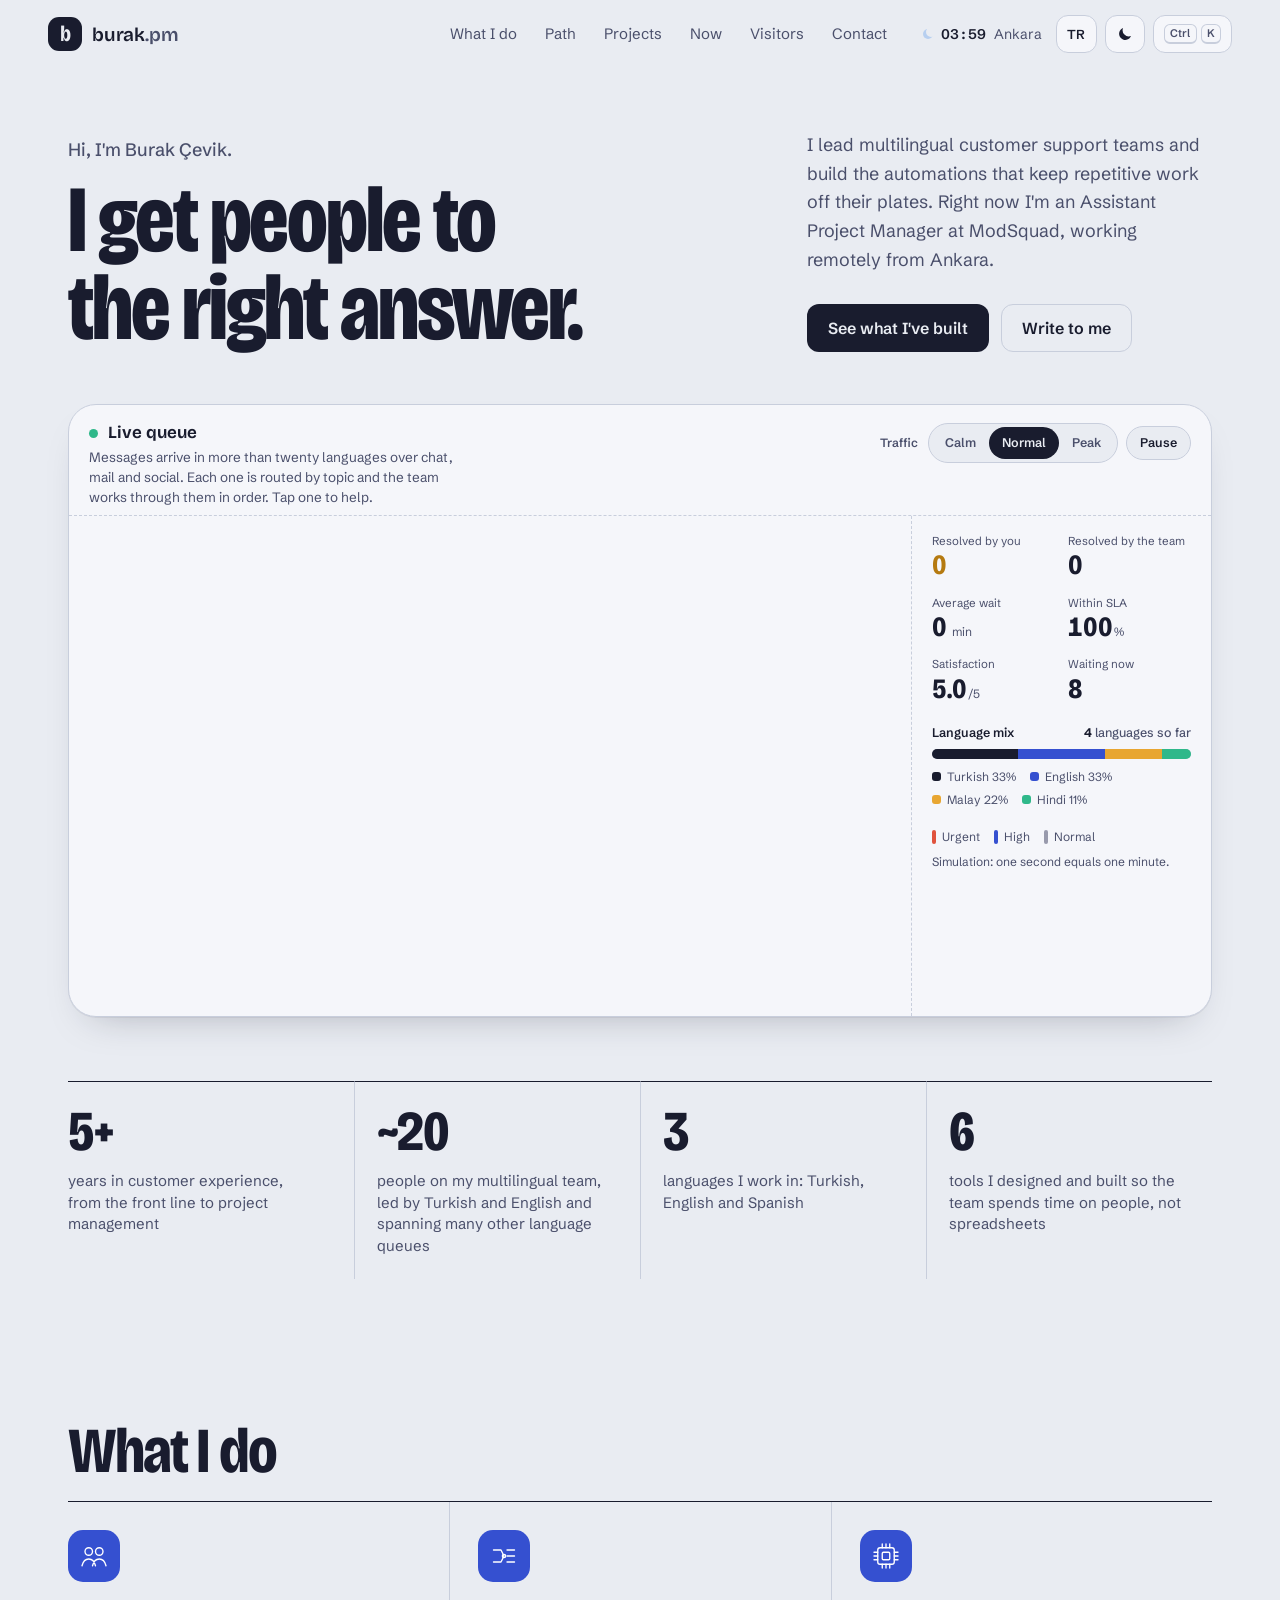
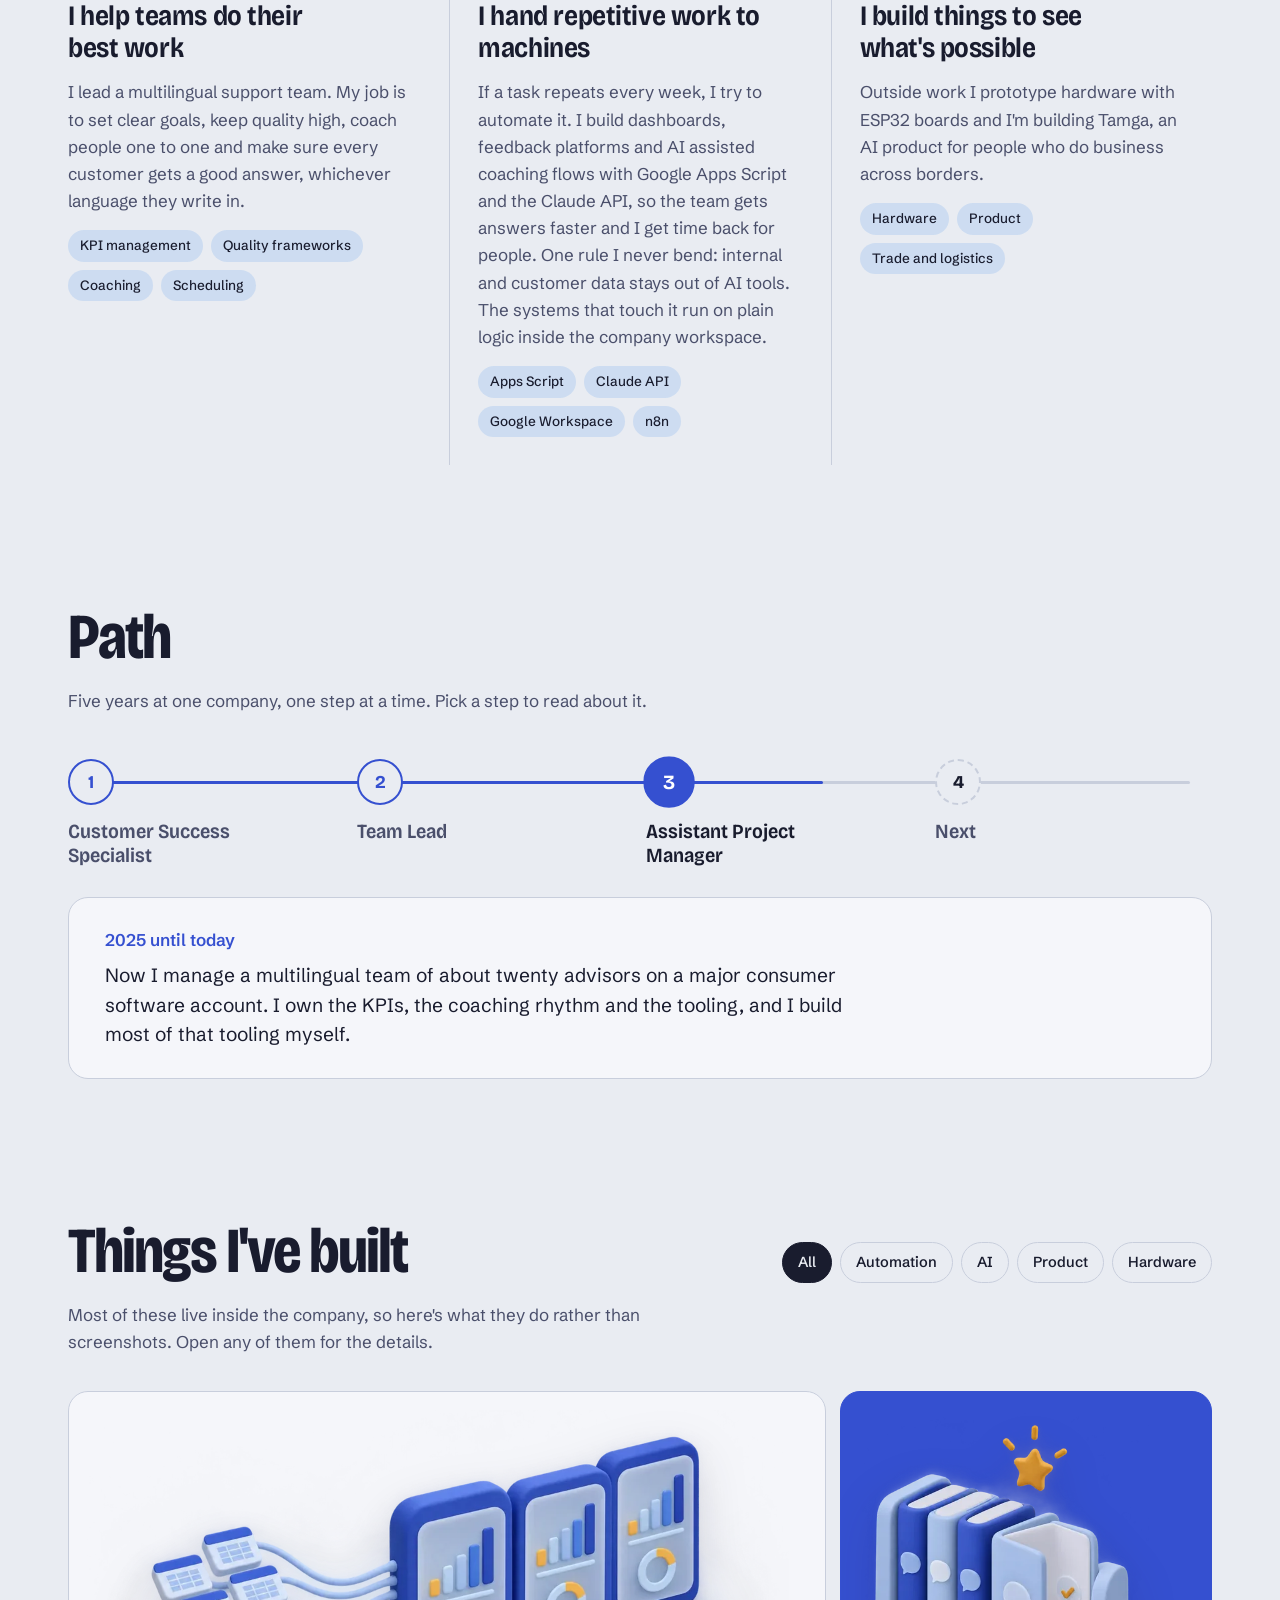
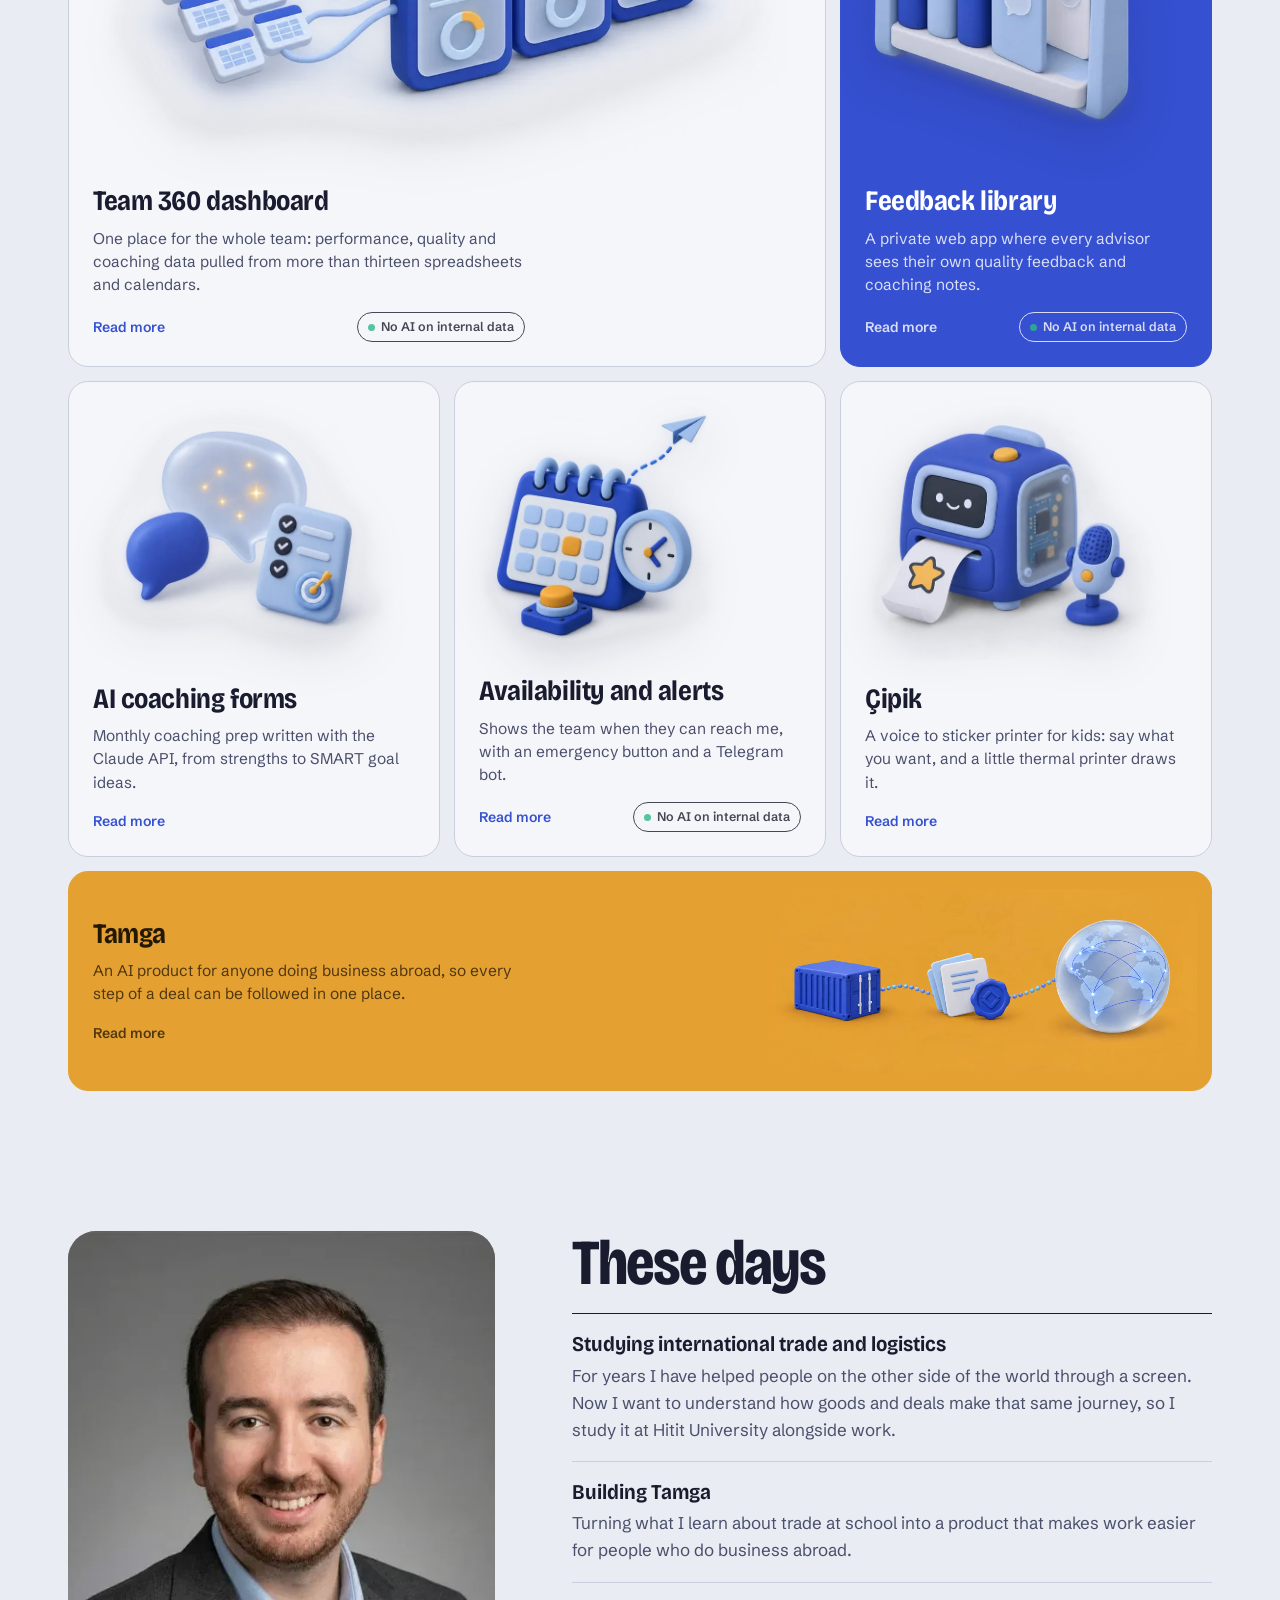
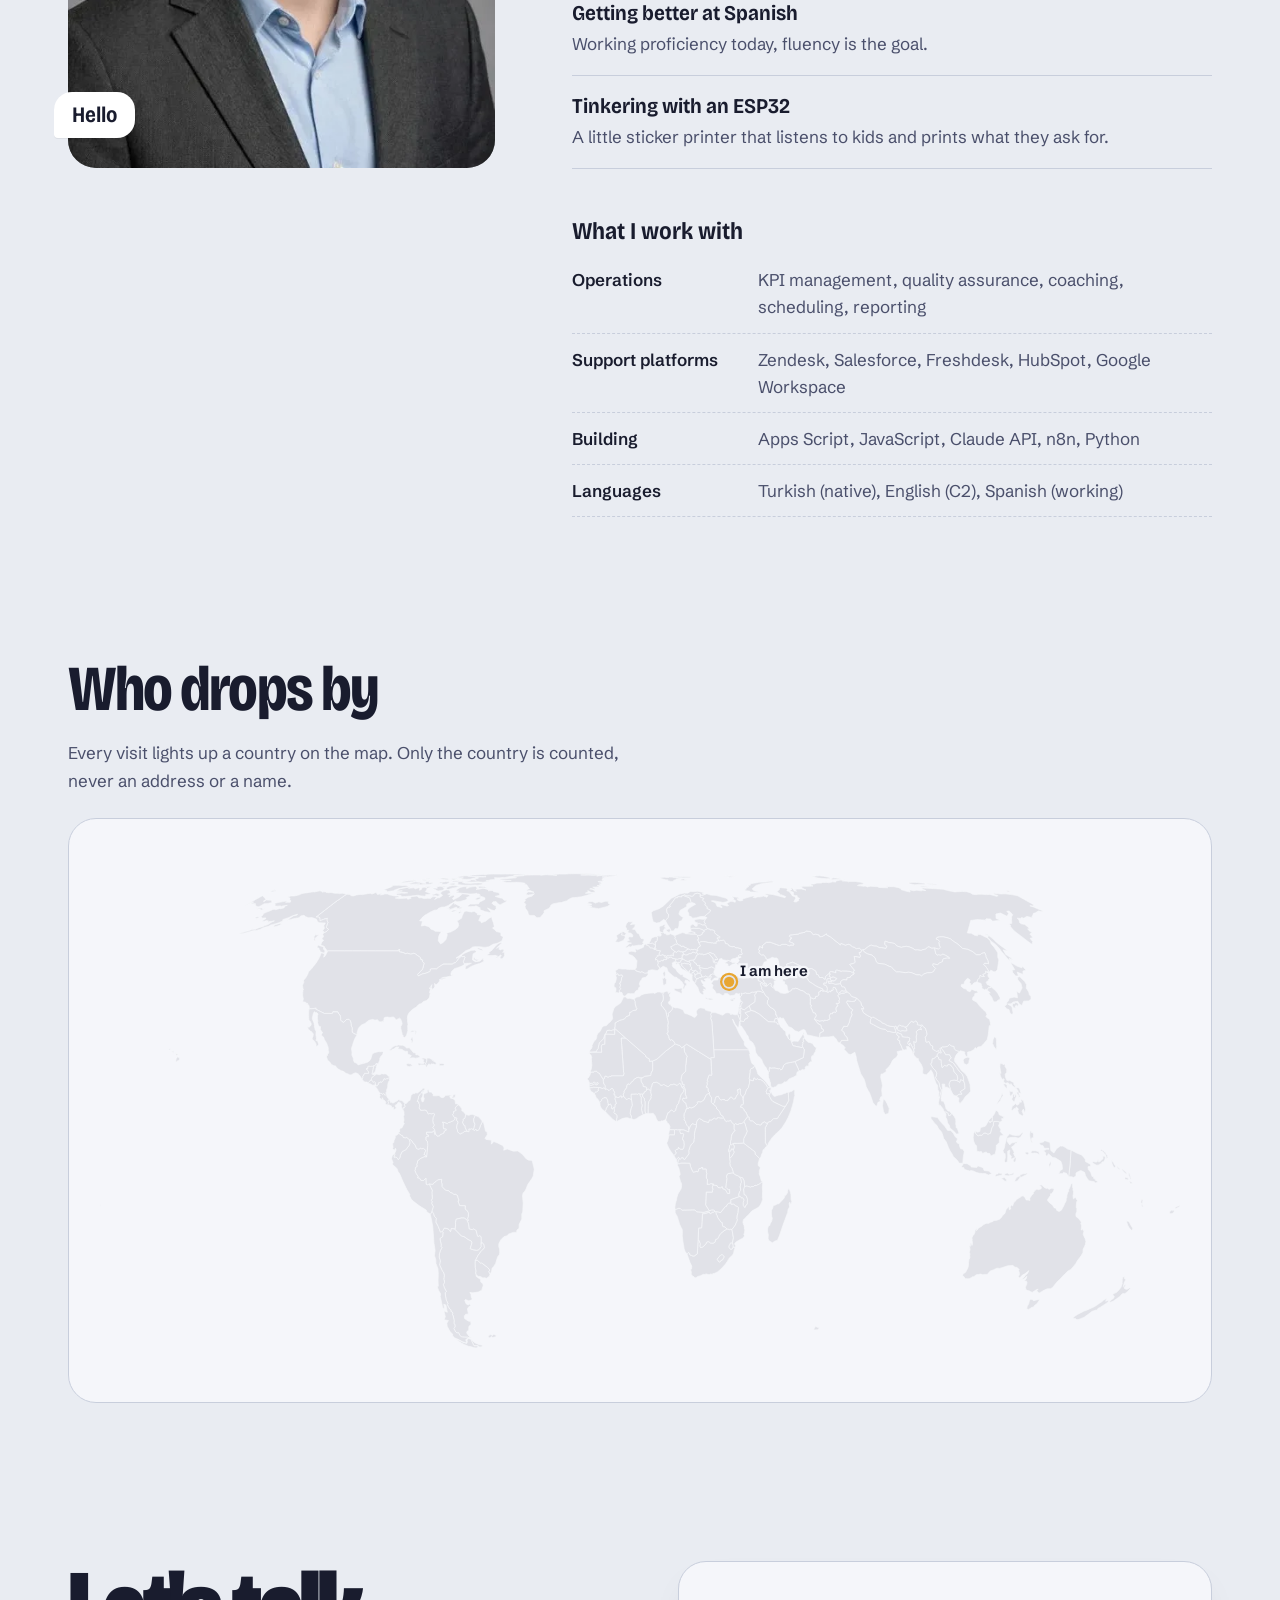
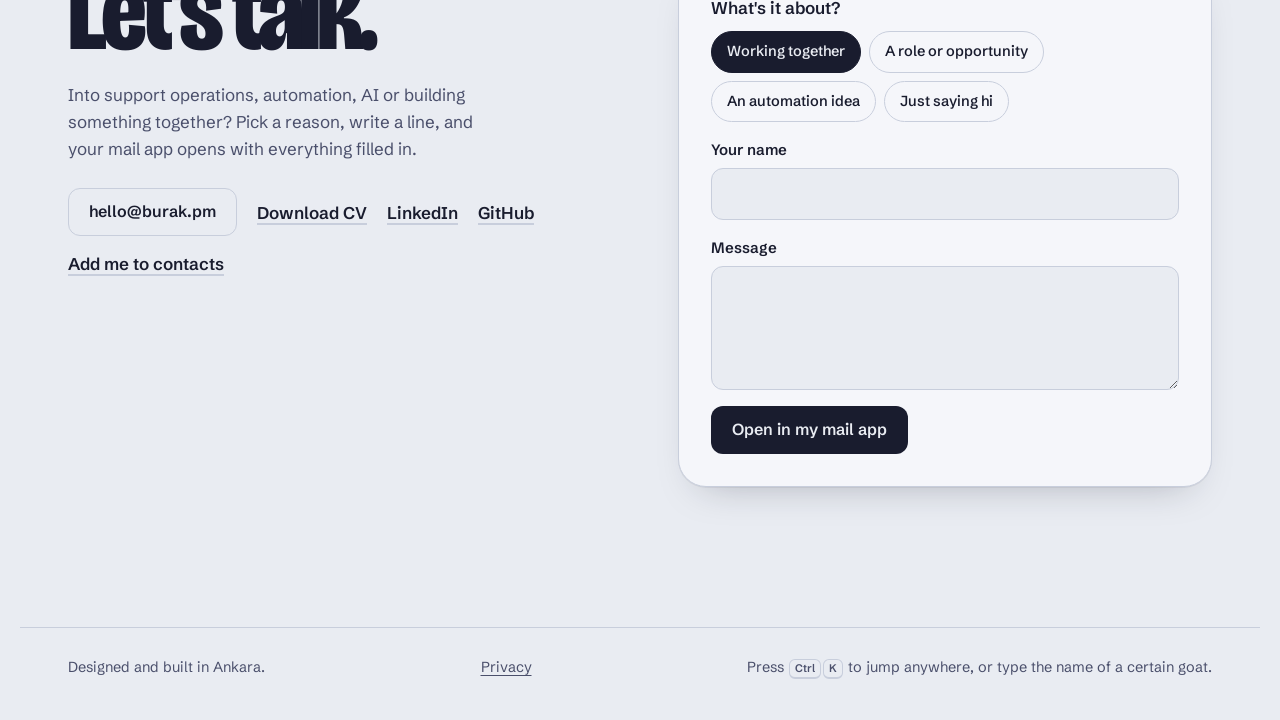
==== commit 4a116ab6: "Search: full name in the H1, Person/WebSite/ProfilePage schema, IndexNow key Co-Authored-By: Claude " ====
--- a/index.html
+++ b/index.html
@@ -6,13 +6,15 @@
 <title>Burak Çevik | Customer experience operations and automation</title>
 <meta name="description" content="Burak Çevik leads multilingual customer support teams and builds automations that take repetitive work off people's plates. Based in Ankara, working remotely.">
 <meta name="author" content="Burak Çevik">
+<meta property="profile:first_name" content="Burak">
+<meta property="profile:last_name" content="Çevik">
 <link rel="canonical" href="https://burak.pm/">
 <link rel="alternate" hreflang="en" href="https://burak.pm/">
 <link rel="alternate" hreflang="tr" href="https://burak.pm/tr">
 <link rel="alternate" hreflang="x-default" href="https://burak.pm/">
 <meta name="theme-color" content="#E9ECF2" media="(prefers-color-scheme: light)">
 <meta name="theme-color" content="#10131F" media="(prefers-color-scheme: dark)">
-<meta property="og:type" content="website">
+<meta property="og:type" content="profile">
 <meta property="og:url" content="https://burak.pm/">
 <meta property="og:locale" content="en_US">
 <meta property="og:locale:alternate" content="tr_TR">
@@ -30,7 +32,7 @@
 <link rel="stylesheet" href="/styles.css?v=20261013a">
 <script src="/boot.js?v=20261013a"></script>
 <script type="application/ld+json">
-{"@context":"https://schema.org","@type":"Person","name":"Burak Çevik","alternateName":["Burak Cevik","bcvk"],"url":"https://burak.pm","email":"mailto:hello@burak.pm","image":"https://burak.pm/assets/burak.jpg","jobTitle":"Assistant Project Manager","worksFor":{"@type":"Organization","name":"ModSquad","url":"https://modsquad.com"},"address":{"@type":"PostalAddress","addressLocality":"Ankara","addressCountry":"TR"},"knowsLanguage":["tr","en","es"],"sameAs":["https://linkedin.com/in/bcvk","https://github.com/bcvk"]}
+{"@context":"https://schema.org","@graph":[{"@type":"Person","@id":"https://burak.pm/#burak","name":"Burak Çevik","alternateName":["Burak Cevik","bcvk"],"givenName":"Burak","familyName":"Çevik","description":"Customer experience operations lead at ModSquad who manages multilingual support teams and builds automation. Based in Ankara, Türkiye.","url":"https://burak.pm/","email":"mailto:hello@burak.pm","image":"https://burak.pm/assets/burak.jpg","jobTitle":"Assistant Project Manager","worksFor":{"@type":"Organization","name":"ModSquad","url":"https://modsquad.com"},"address":{"@type":"PostalAddress","addressLocality":"Ankara","addressCountry":"TR"},"nationality":{"@type":"Country","name":"Türkiye"},"knowsLanguage":["tr","en","es"],"knowsAbout":["Customer experience","Multilingual customer support","Quality assurance","Coaching","Google Apps Script","Automation","International trade"],"sameAs":["https://www.linkedin.com/in/bcvk","https://github.com/bcvk","https://usetamga.com"]},{"@type":"WebSite","@id":"https://burak.pm/#site","url":"https://burak.pm/","name":"Burak Çevik","alternateName":["burak.pm","Burak Cevik"],"inLanguage":["en","tr"],"publisher":{"@id":"https://burak.pm/#burak"}},{"@type":"ProfilePage","@id":"https://burak.pm/#page","url":"https://burak.pm/","name":"Burak Çevik","isPartOf":{"@id":"https://burak.pm/#site"},"mainEntity":{"@id":"https://burak.pm/#burak"},"dateModified":"2026-10-13"}]}
 </script>
 </head>
 <body>
@@ -65,8 +67,8 @@
   <section class="hero" id="top">
     <div class="hero__text">
       <div class="hero__head">
-      <p class="hero__hello" data-i18n="hero.hello" data-dual><span lang="en">Hi, I'm Burak.</span><span lang="tr">Merhaba, ben Burak.</span></p>
-      <h1 class="hero__title" data-i18n="hero.title" data-split data-dual><span lang="en">I get people to the right answer.</span><span lang="tr">İnsanları doğru cevaba ulaştırırım.</span></h1>
+      <h1 class="hero__hello" data-i18n="hero.hello" data-dual><span lang="en">Hi, I'm Burak Çevik.</span><span lang="tr">Merhaba, ben Burak Çevik.</span></h1>
+      <p class="hero__title" data-i18n="hero.title" data-split data-dual><span lang="en">I get people to the right answer.</span><span lang="tr">İnsanları doğru cevaba ulaştırırım.</span></p>
       </div>
       <div class="hero__side">
       <p class="hero__lede" data-i18n="hero.lede" data-dual><span lang="en">I lead multilingual customer support teams and build the automations that keep repetitive work off their plates. Right now I'm an Assistant Project Manager at ModSquad, working remotely from Ankara.</span><span lang="tr">Çok dilli müşteri destek ekiplerini yönetiyor, tekrarlayan işleri onların üzerinden alan otomasyonlar kuruyorum. Şu an ModSquad’da Assistant Project Manager olarak Ankara’dan uzaktan çalışıyorum.</span></p>
--- a/styles.css
+++ b/styles.css
@@ -172,7 +172,7 @@
 }
 .hero__text { display: grid; grid-template-columns: minmax(0, 1.25fr) minmax(0, .75fr); gap: 24px clamp(28px, 5vw, 80px); align-items: end; }
 .hero__side .hero__lede { margin-top: 0; }
-.hero__hello { margin: 0 0 14px; font-size: 18px; color: var(--ink-2); }
+.hero__hello { margin: 0 0 14px; font: 500 18px/1.4 var(--text); color: var(--ink-2); }
 .hero__title {
   margin: 0;
   font: 750 clamp(46px, 7.4vw, 112px)/.93 var(--display);
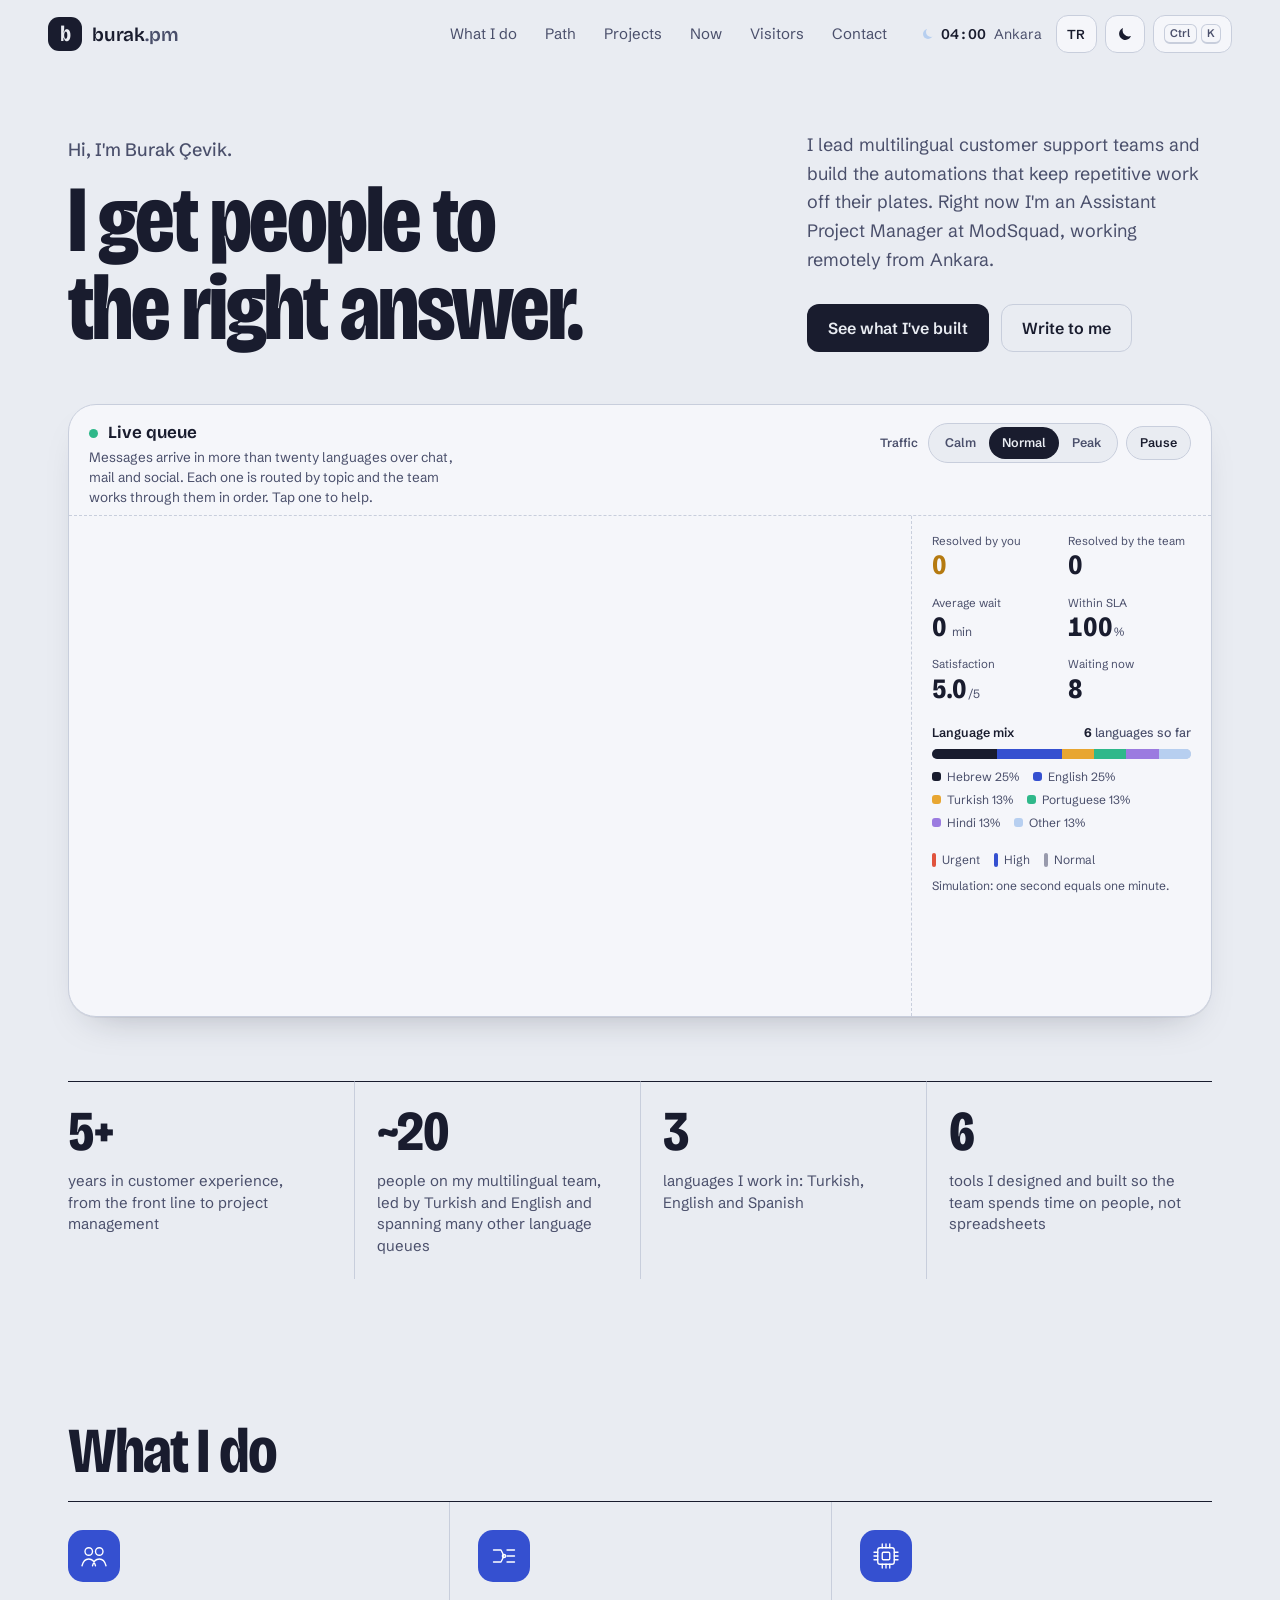
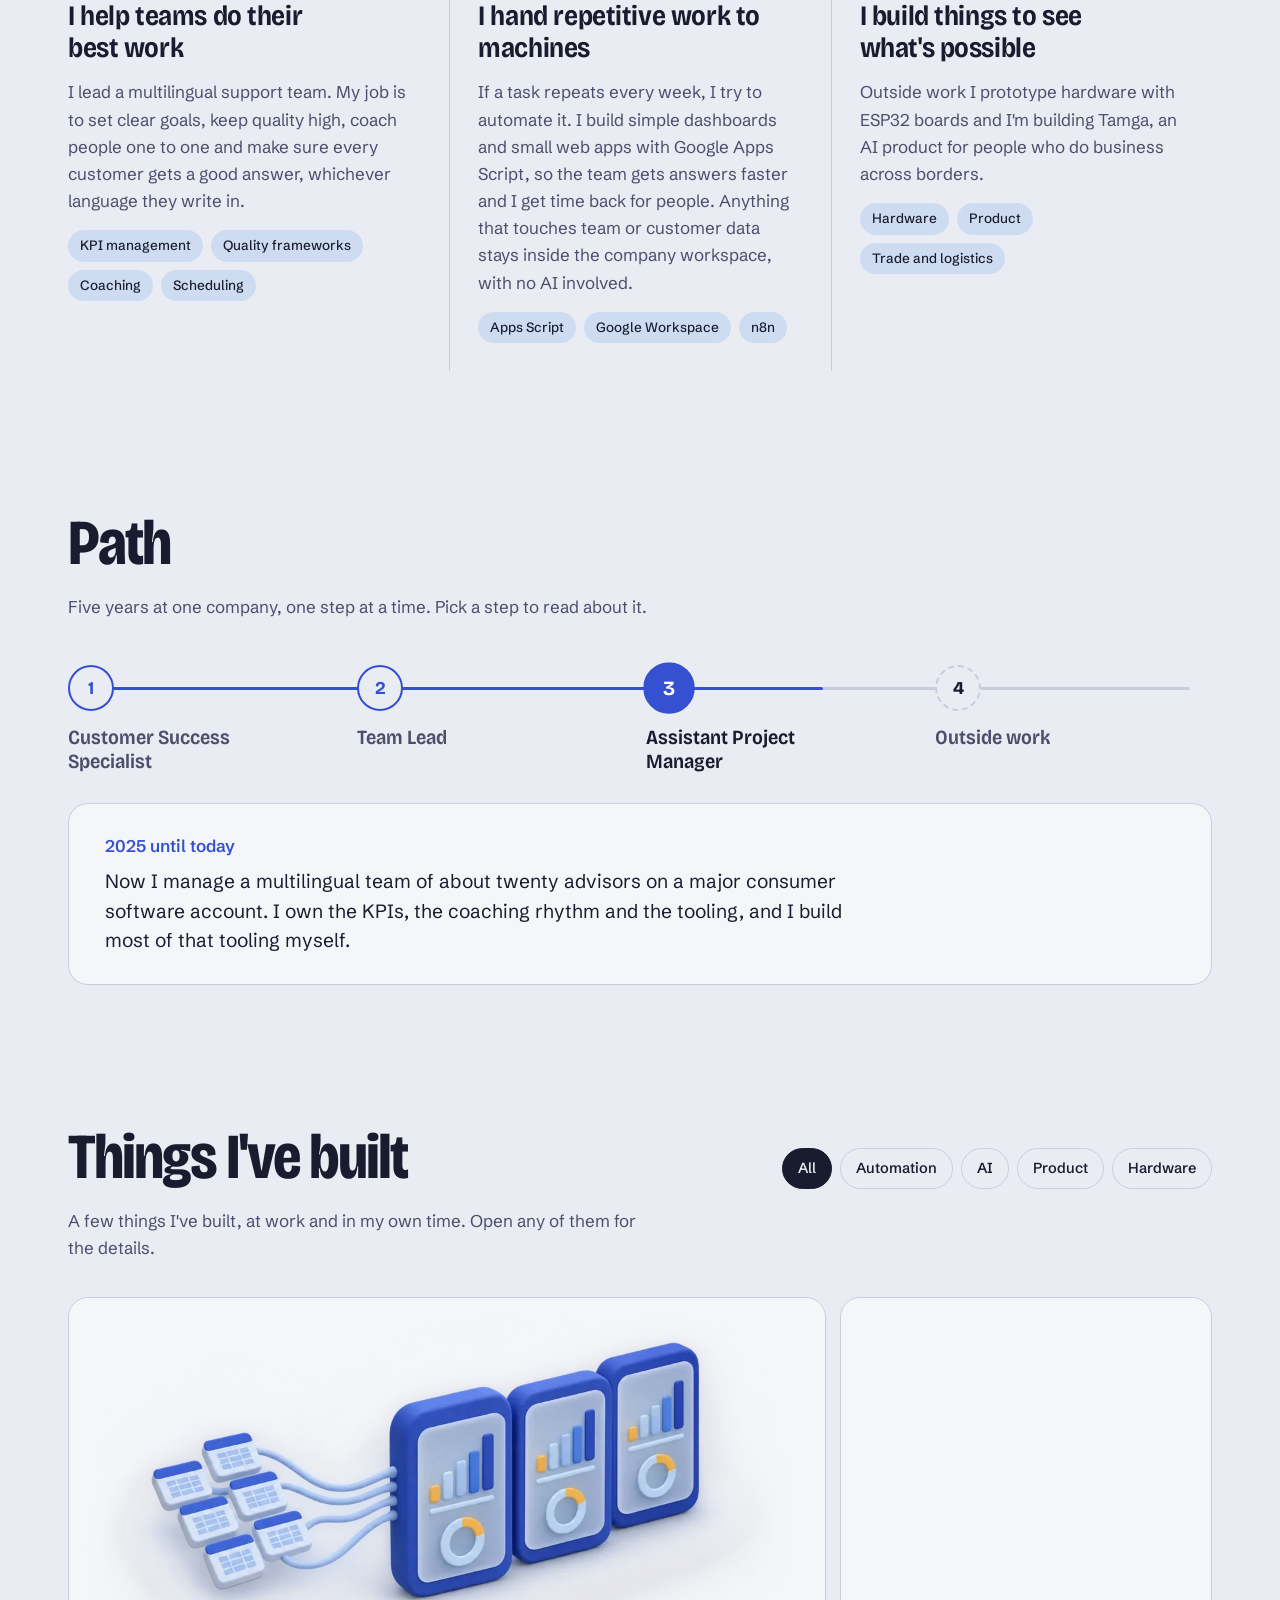
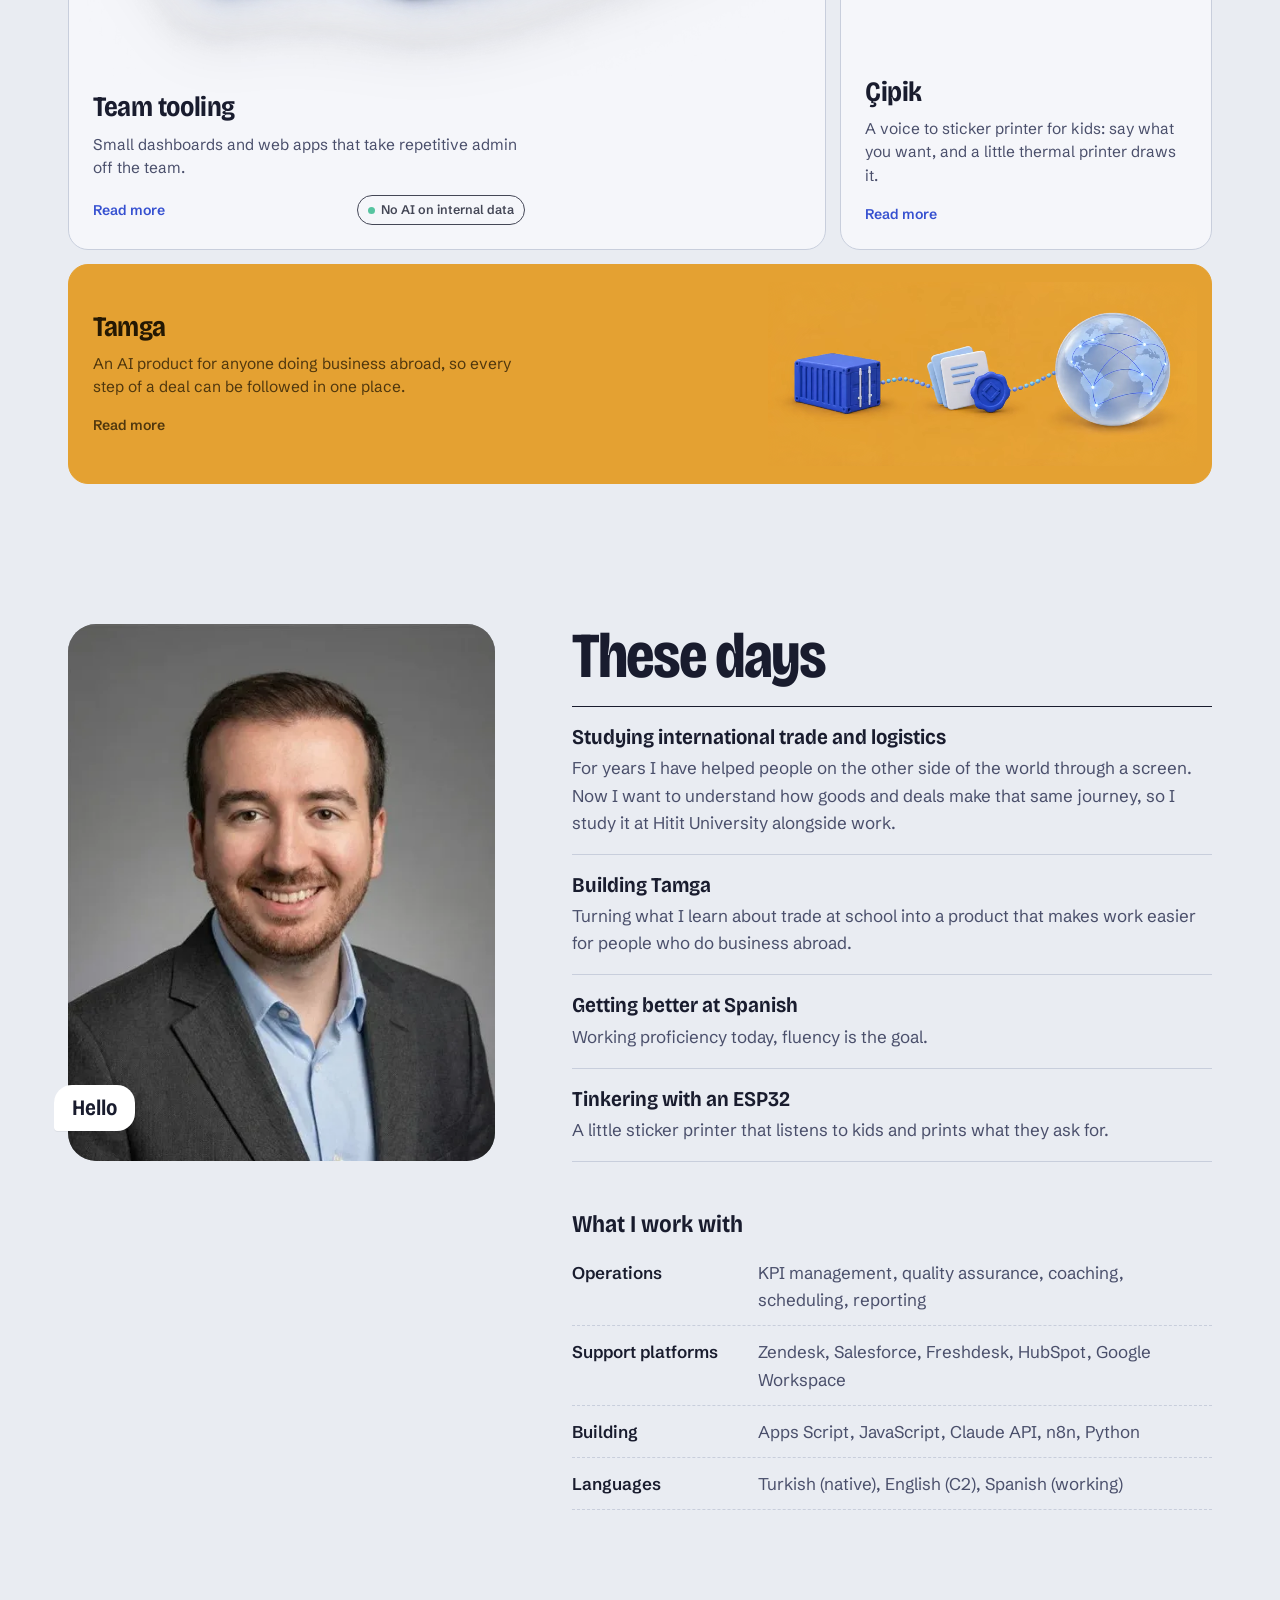
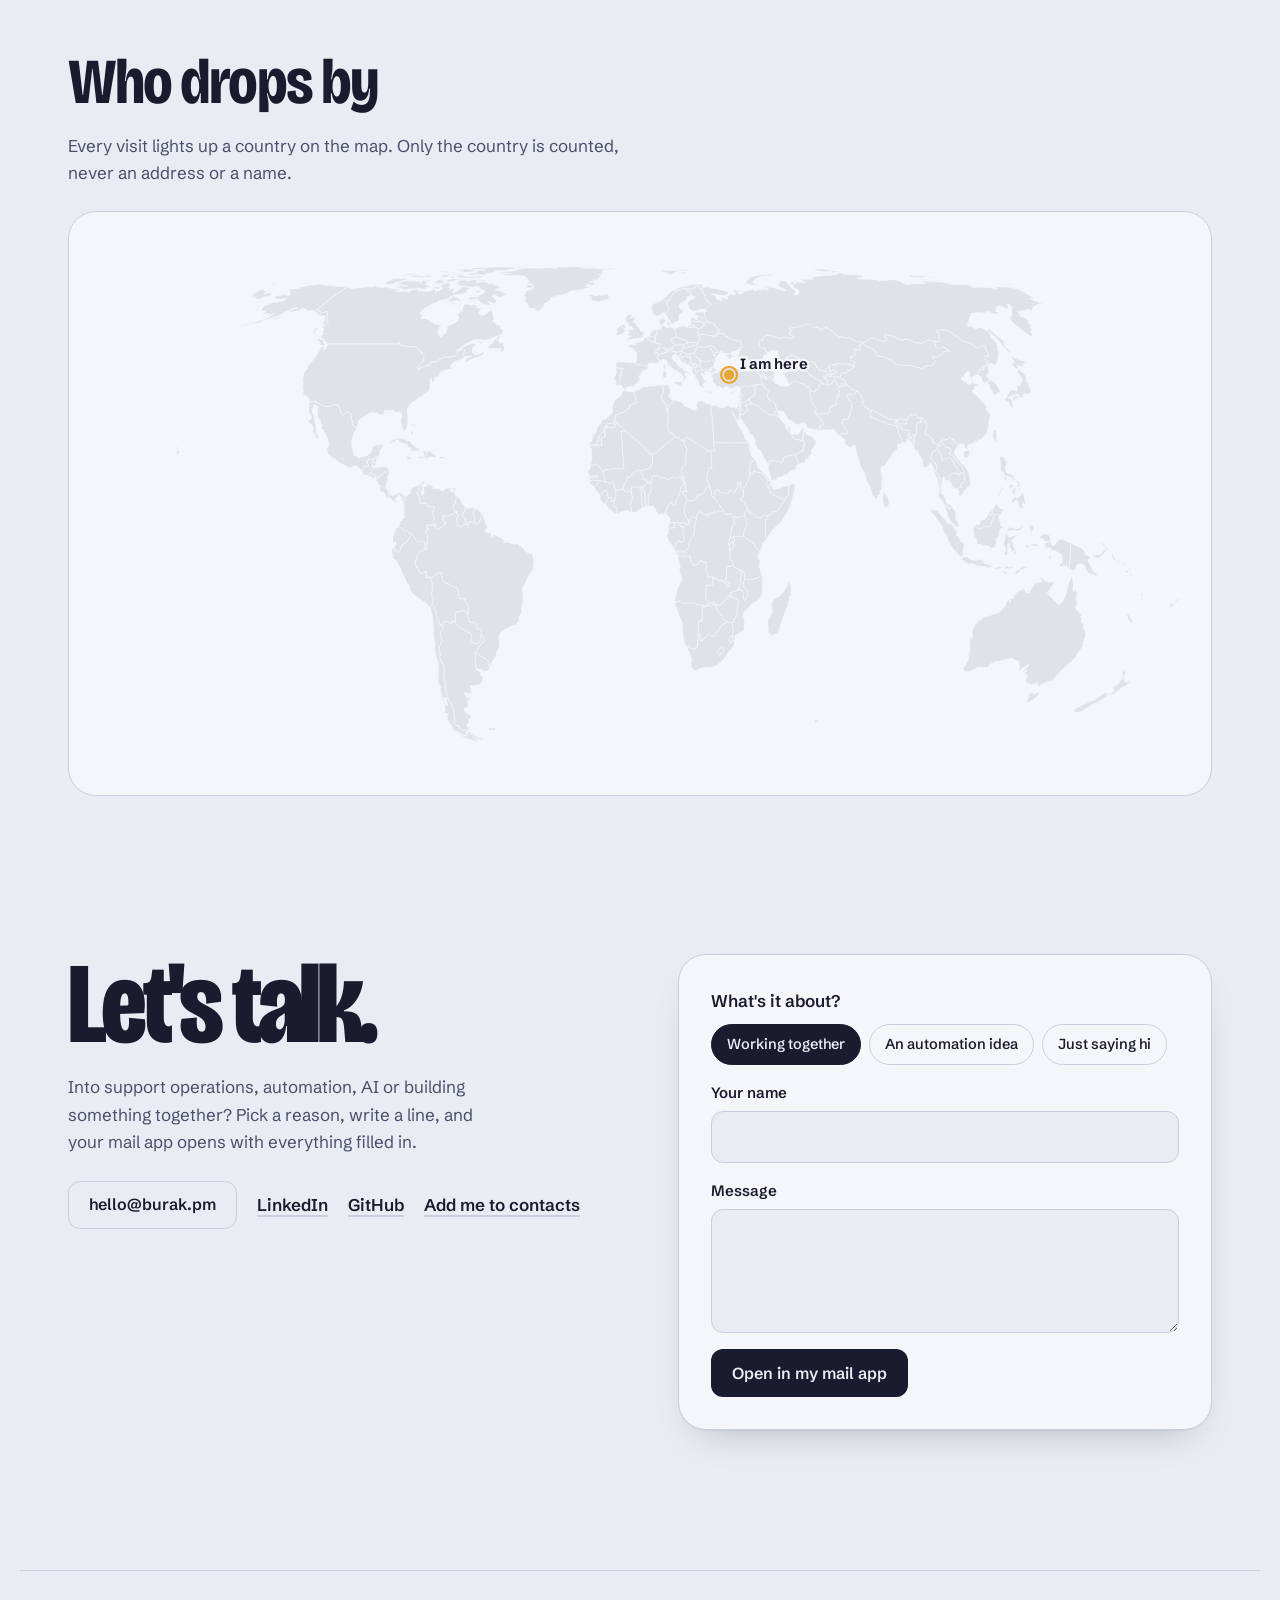
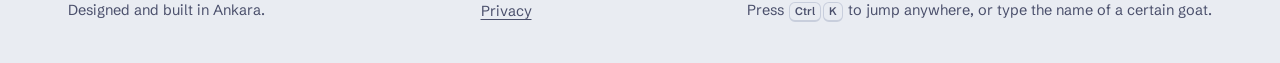
==== commit befc9f71: "burak.pm personal site Co-Authored-By: Claude Opus 5.5 <noreply@anthropic.com> Claude-Session: https" ====
--- a/index.html
+++ b/index.html
@@ -29,10 +29,10 @@
 <link rel="manifest" href="/site.webmanifest">
 <link rel="preload" href="/assets/fonts/bricolage-grotesque-latin-standard-normal.woff2" as="font" type="font/woff2" crossorigin>
 <link rel="preload" href="/assets/fonts/schibsted-grotesk-latin-wght-normal.woff2" as="font" type="font/woff2" crossorigin>
-<link rel="stylesheet" href="/styles.css?v=20261013a">
-<script src="/boot.js?v=20261013a"></script>
+<link rel="stylesheet" href="/styles.css?v=20261027a">
+<script src="/boot.js?v=20261027a"></script>
 <script type="application/ld+json">
-{"@context":"https://schema.org","@graph":[{"@type":"Person","@id":"https://burak.pm/#burak","name":"Burak Çevik","alternateName":["Burak Cevik","bcvk"],"givenName":"Burak","familyName":"Çevik","description":"Customer experience operations lead at ModSquad who manages multilingual support teams and builds automation. Based in Ankara, Türkiye.","url":"https://burak.pm/","email":"mailto:hello@burak.pm","image":"https://burak.pm/assets/burak.jpg","jobTitle":"Assistant Project Manager","worksFor":{"@type":"Organization","name":"ModSquad","url":"https://modsquad.com"},"address":{"@type":"PostalAddress","addressLocality":"Ankara","addressCountry":"TR"},"nationality":{"@type":"Country","name":"Türkiye"},"knowsLanguage":["tr","en","es"],"knowsAbout":["Customer experience","Multilingual customer support","Quality assurance","Coaching","Google Apps Script","Automation","International trade"],"sameAs":["https://www.linkedin.com/in/bcvk","https://github.com/bcvk","https://usetamga.com"]},{"@type":"WebSite","@id":"https://burak.pm/#site","url":"https://burak.pm/","name":"Burak Çevik","alternateName":["burak.pm","Burak Cevik"],"inLanguage":["en","tr"],"publisher":{"@id":"https://burak.pm/#burak"}},{"@type":"ProfilePage","@id":"https://burak.pm/#page","url":"https://burak.pm/","name":"Burak Çevik","isPartOf":{"@id":"https://burak.pm/#site"},"mainEntity":{"@id":"https://burak.pm/#burak"},"dateModified":"2026-10-13"}]}
+{"@context":"https://schema.org","@graph":[{"@type":"Person","@id":"https://burak.pm/#burak","name":"Burak Çevik","alternateName":["Burak Cevik","bcvk"],"givenName":"Burak","familyName":"Çevik","description":"Customer experience operations lead at ModSquad who manages multilingual support teams and builds automation. Based in Ankara, Türkiye.","url":"https://burak.pm/","email":"mailto:hello@burak.pm","image":"https://burak.pm/assets/burak.jpg","jobTitle":"Assistant Project Manager","worksFor":{"@type":"Organization","name":"ModSquad","url":"https://modsquad.com"},"address":{"@type":"PostalAddress","addressLocality":"Ankara","addressCountry":"TR"},"nationality":{"@type":"Country","name":"Türkiye"},"knowsLanguage":["tr","en","es"],"knowsAbout":["Customer experience","Multilingual customer support","Quality assurance","Coaching","Google Apps Script","Automation","International trade"],"sameAs":["https://www.linkedin.com/in/bcvk","https://github.com/bcvk","https://usetamga.com"]},{"@type":"WebSite","@id":"https://burak.pm/#site","url":"https://burak.pm/","name":"Burak Çevik","alternateName":["burak.pm","Burak Cevik"],"inLanguage":["en","tr"],"publisher":{"@id":"https://burak.pm/#burak"}},{"@type":"ProfilePage","@id":"https://burak.pm/#page","url":"https://burak.pm/","name":"Burak Çevik","isPartOf":{"@id":"https://burak.pm/#site"},"mainEntity":{"@id":"https://burak.pm/#burak"},"dateModified":"2026-10-27"}]}
 </script>
 </head>
 <body>
@@ -146,8 +146,8 @@
           <h3 class="lane__title" data-i18n="work.b.title">I hand repetitive work to machines</h3>
         </div>
         <div class="lane__body">
-          <p data-i18n="work.b.body">If a task repeats every week, I try to automate it. I build dashboards, feedback platforms and AI assisted coaching flows with Google Apps Script and the Claude API, so the team gets answers faster and I get time back for people. One rule I never bend: internal and customer data stays out of AI tools. The systems that touch it run on plain logic inside the company workspace.</p>
-          <ul class="tags"><li>Apps Script</li><li>Claude API</li><li>Google Workspace</li><li>n8n</li></ul>
+          <p data-i18n="work.b.body">If a task repeats every week, I try to automate it. I build simple dashboards and small web apps with Google Apps Script, so the team gets answers faster and I get time back for people. Anything that touches team or customer data stays inside the company workspace, with no AI involved.</p>
+          <ul class="tags"><li>Apps Script</li><li>Google Workspace</li><li>n8n</li></ul>
         </div>
       </div>
       <div class="lane" role="listitem">
@@ -170,7 +170,7 @@
       <button class="step" role="tab" type="button" aria-selected="false" data-step="0"><span class="step__n">1</span><span class="step__role" data-i18n="path.s1.role">Customer Success Specialist</span></button>
       <button class="step" role="tab" type="button" aria-selected="false" data-step="1"><span class="step__n">2</span><span class="step__role" data-i18n="path.s2.role">Team Lead</span></button>
       <button class="step" role="tab" type="button" aria-selected="true" data-step="2"><span class="step__n">3</span><span class="step__role" data-i18n="path.s3.role">Assistant Project Manager</span></button>
-      <button class="step step--next" role="tab" type="button" aria-selected="false" data-step="3"><span class="step__n">4</span><span class="step__role" data-i18n="path.s4.role">Next</span></button>
+      <button class="step step--next" role="tab" type="button" aria-selected="false" data-step="3"><span class="step__n">4</span><span class="step__role" data-i18n="path.s4.role">Outside work</span></button>
       <span class="path__rail" aria-hidden="true"><span></span></span>
     </div>
     <div class="path__panel" role="tabpanel" aria-live="polite">
@@ -259,7 +259,6 @@
       <div class="contact__direct">
         <a class="btn btn--solid" data-booking href="#" target="_blank" rel="noopener" hidden><svg class="ico" viewBox="0 0 24 24" aria-hidden="true"><rect x="3.5" y="5" width="17" height="15" rx="3"/><path d="M3.5 10h17M8 3v4M16 3v4"/></svg><span data-i18n="contact.book">Book a call</span></a>
         <button class="btn btn--ghost" type="button" data-action="copy-email"><span>hello@burak.pm</span><span class="sr" data-i18n="contact.copy">Copy address</span></button>
-        <a class="link" href="/assets/burak-cevik-cv-en.pdf" data-cv download><span data-i18n="cv.label">Download CV</span></a>
         <a class="link" href="https://linkedin.com/in/bcvk" rel="me noopener" target="_blank">LinkedIn</a>
         <a class="link" href="https://github.com/bcvk" rel="me noopener" target="_blank">GitHub</a>
         <button class="link" type="button" data-action="vcard" data-i18n="contact.vcard">Add me to contacts</button>
@@ -269,7 +268,6 @@
       <fieldset class="composer__reasons">
         <legend data-i18n="contact.reason">What's it about?</legend>
         <label class="chip"><input type="radio" name="reason" value="collab" checked><span data-i18n="reason.collab">Working together</span></label>
-        <label class="chip"><input type="radio" name="reason" value="role"><span data-i18n="reason.role">A role or opportunity</span></label>
         <label class="chip"><input type="radio" name="reason" value="automation"><span data-i18n="reason.automation">An automation idea</span></label>
         <label class="chip"><input type="radio" name="reason" value="hello"><span data-i18n="reason.hello">Just saying hi</span></label>
       </fieldset>
@@ -344,6 +342,6 @@
 <div class="toast" role="status" aria-live="polite" data-toast></div>
 <div class="biko" data-biko aria-hidden="true"><img src="/assets/biko.svg" alt="" width="72" height="72"><span class="biko__say" data-biko-say></span></div>
 
-<script src="/app.js?v=20261013a" defer></script>
+<script src="/app.js?v=20261027a" defer></script>
 </body>
 </html>
